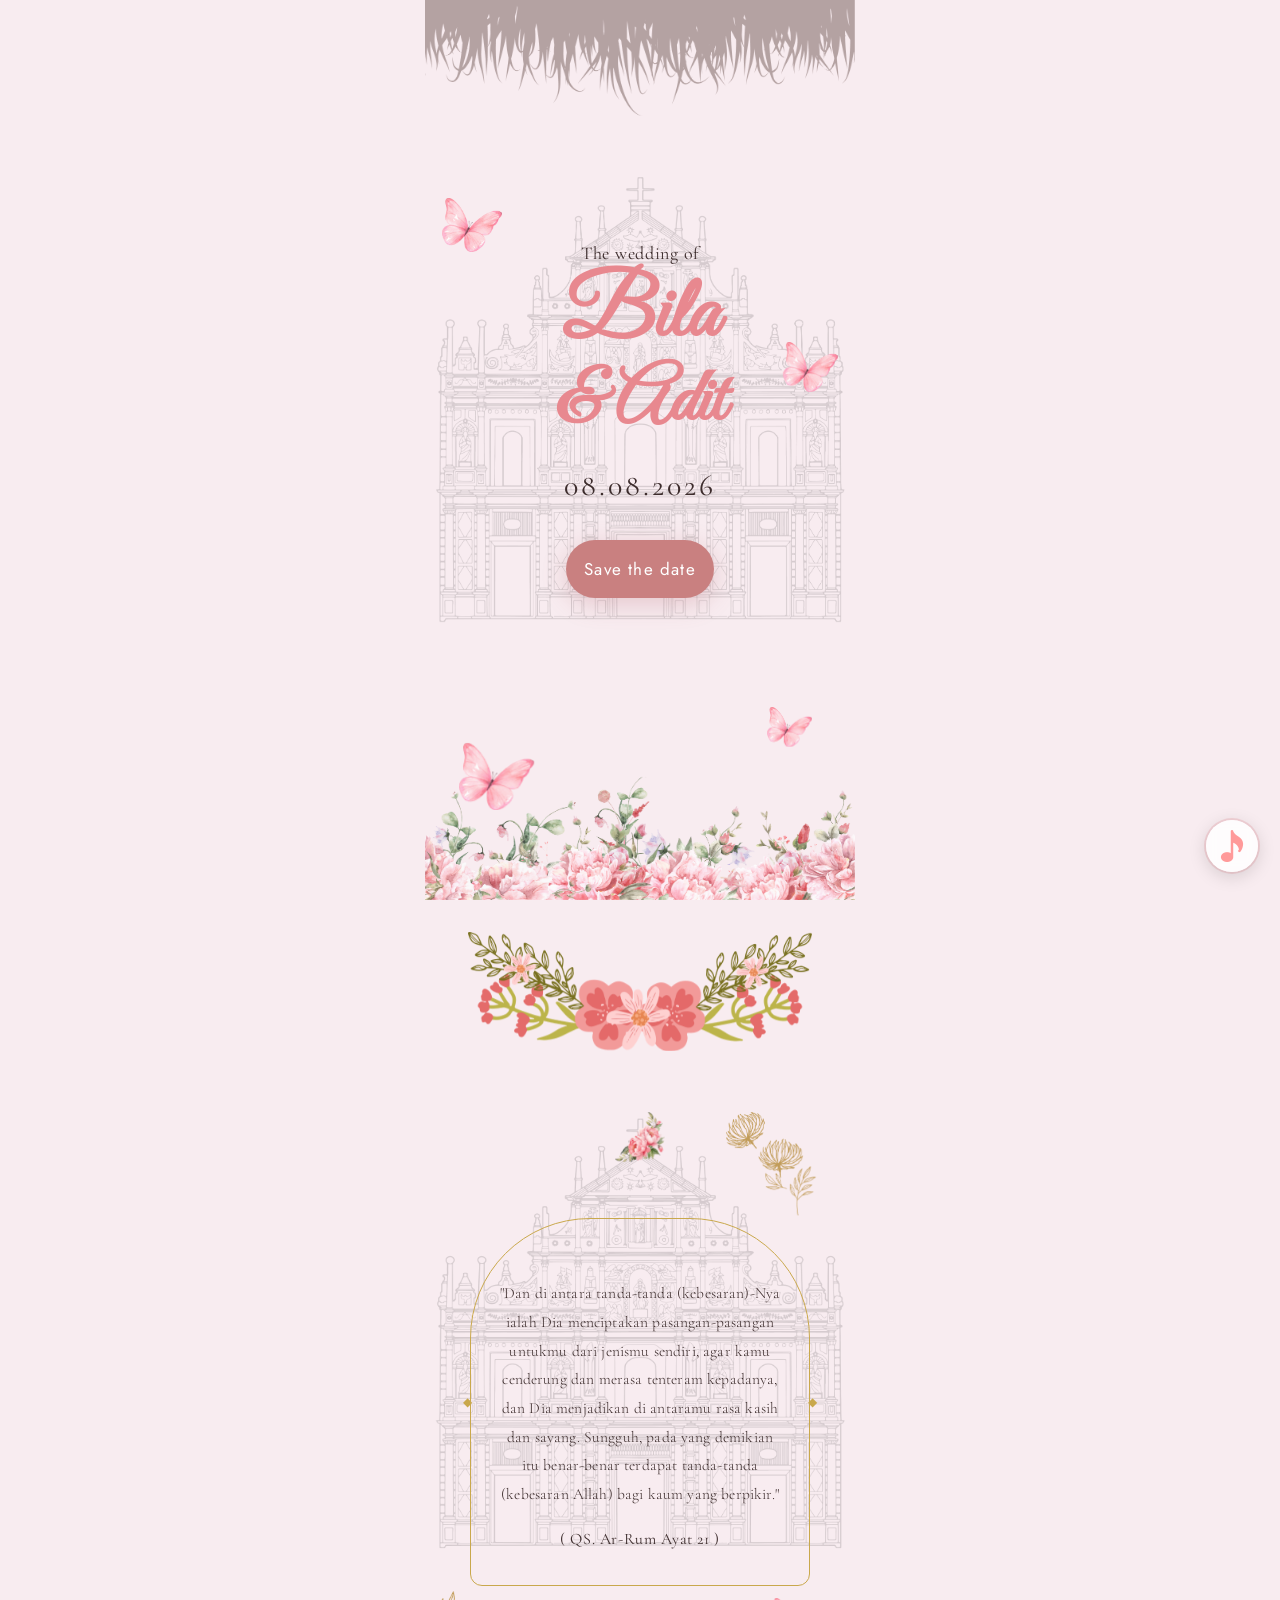
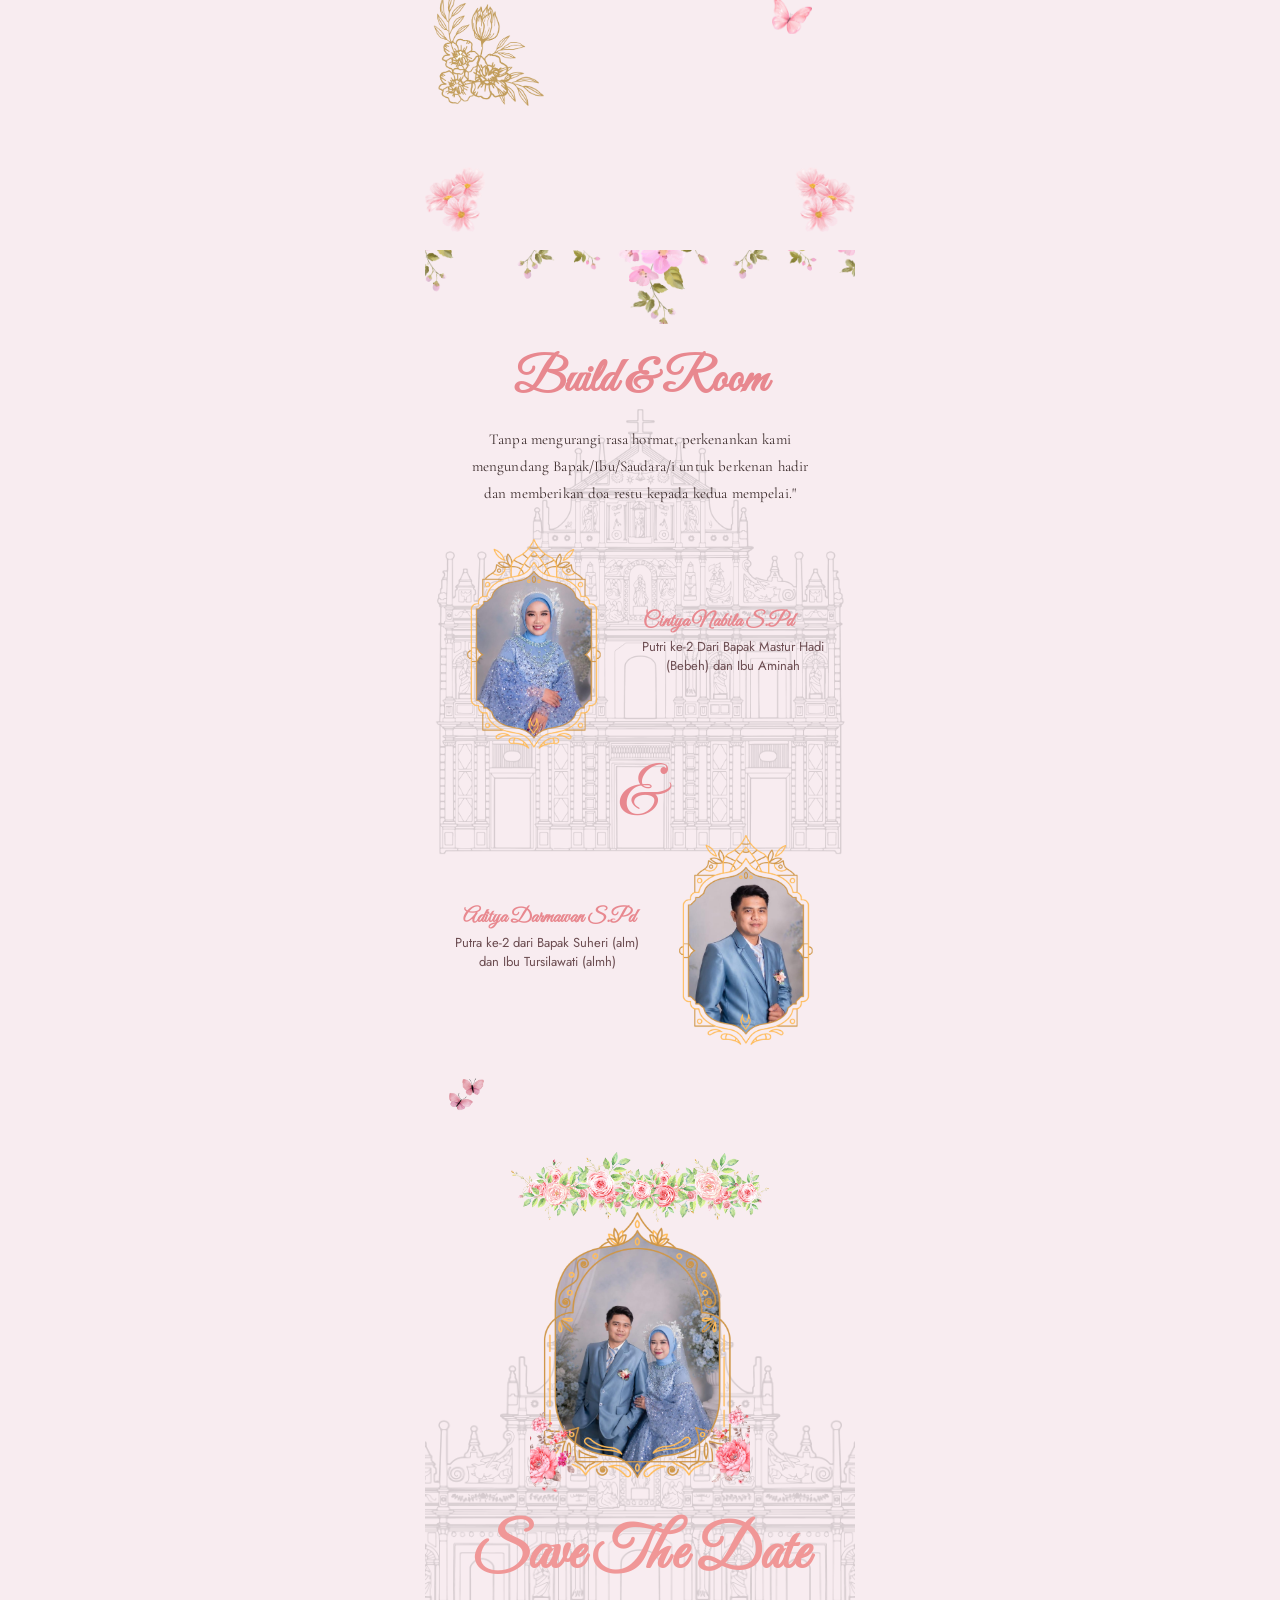
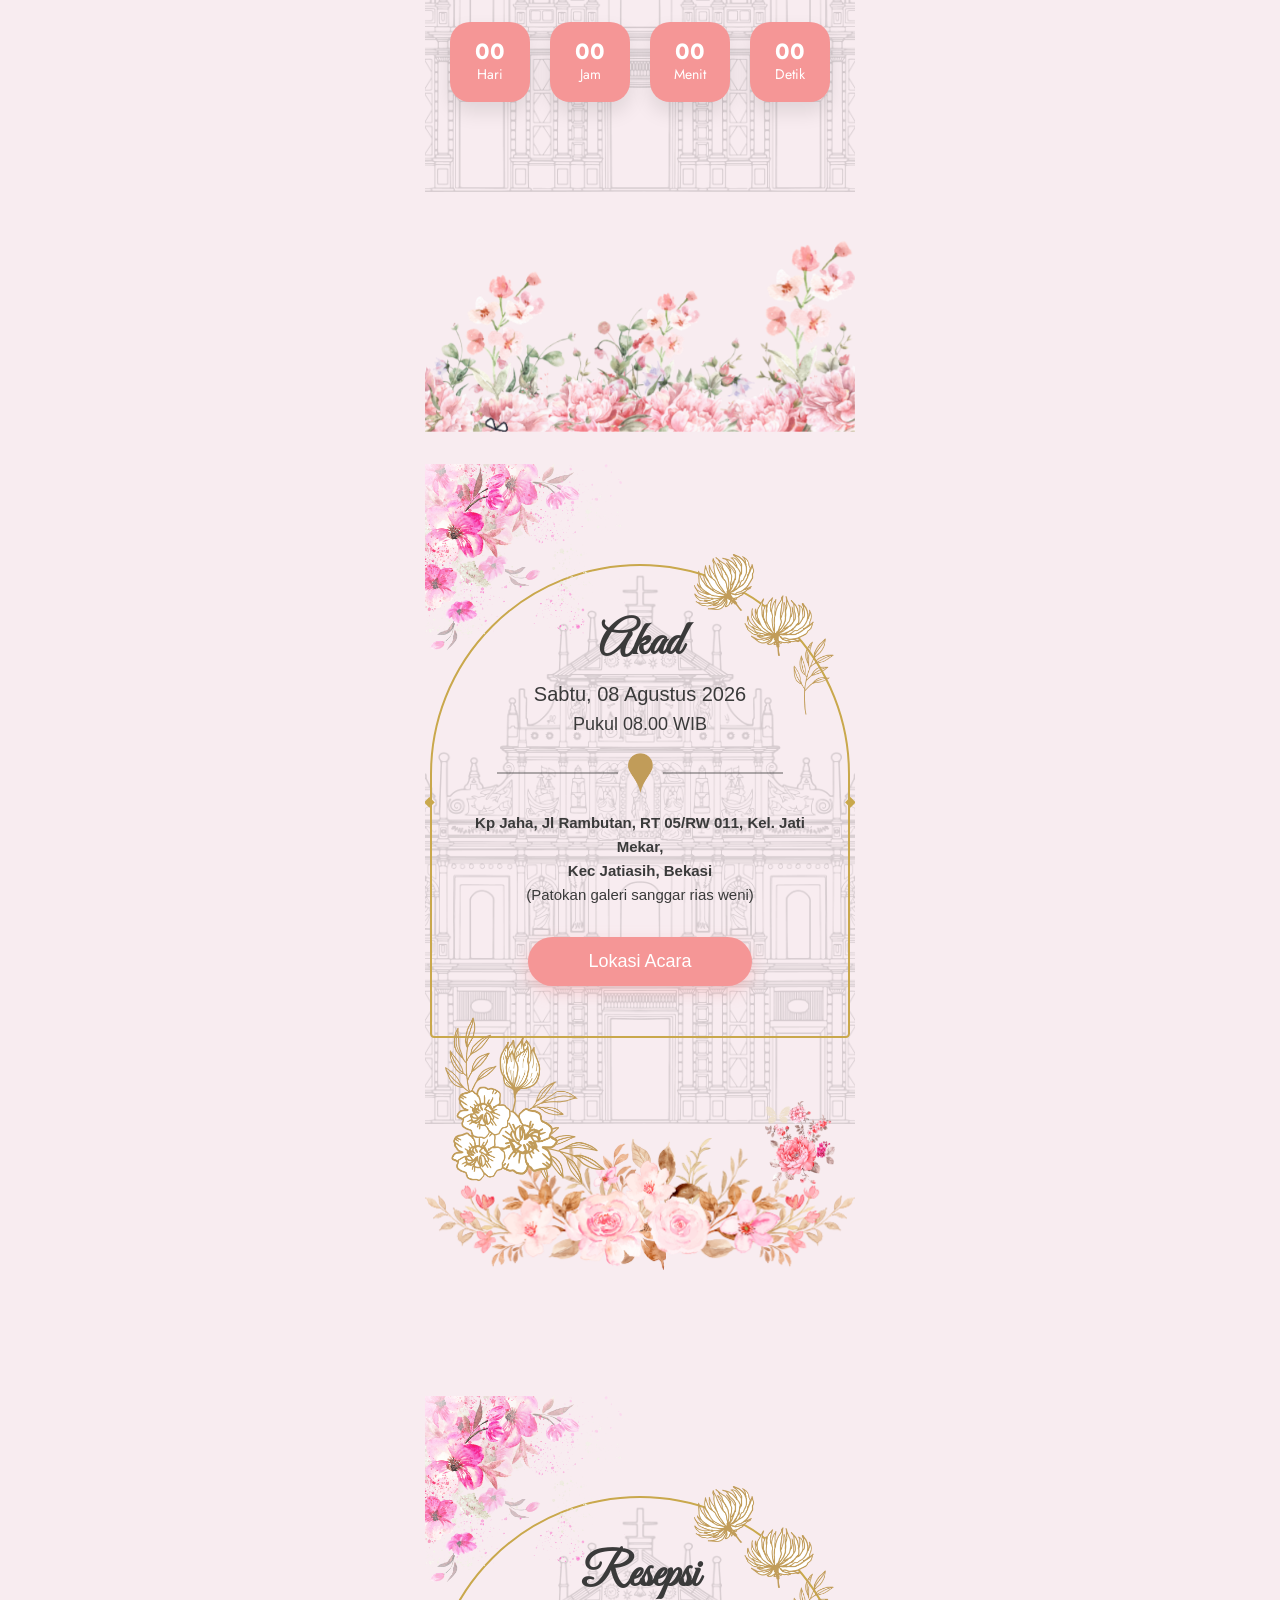
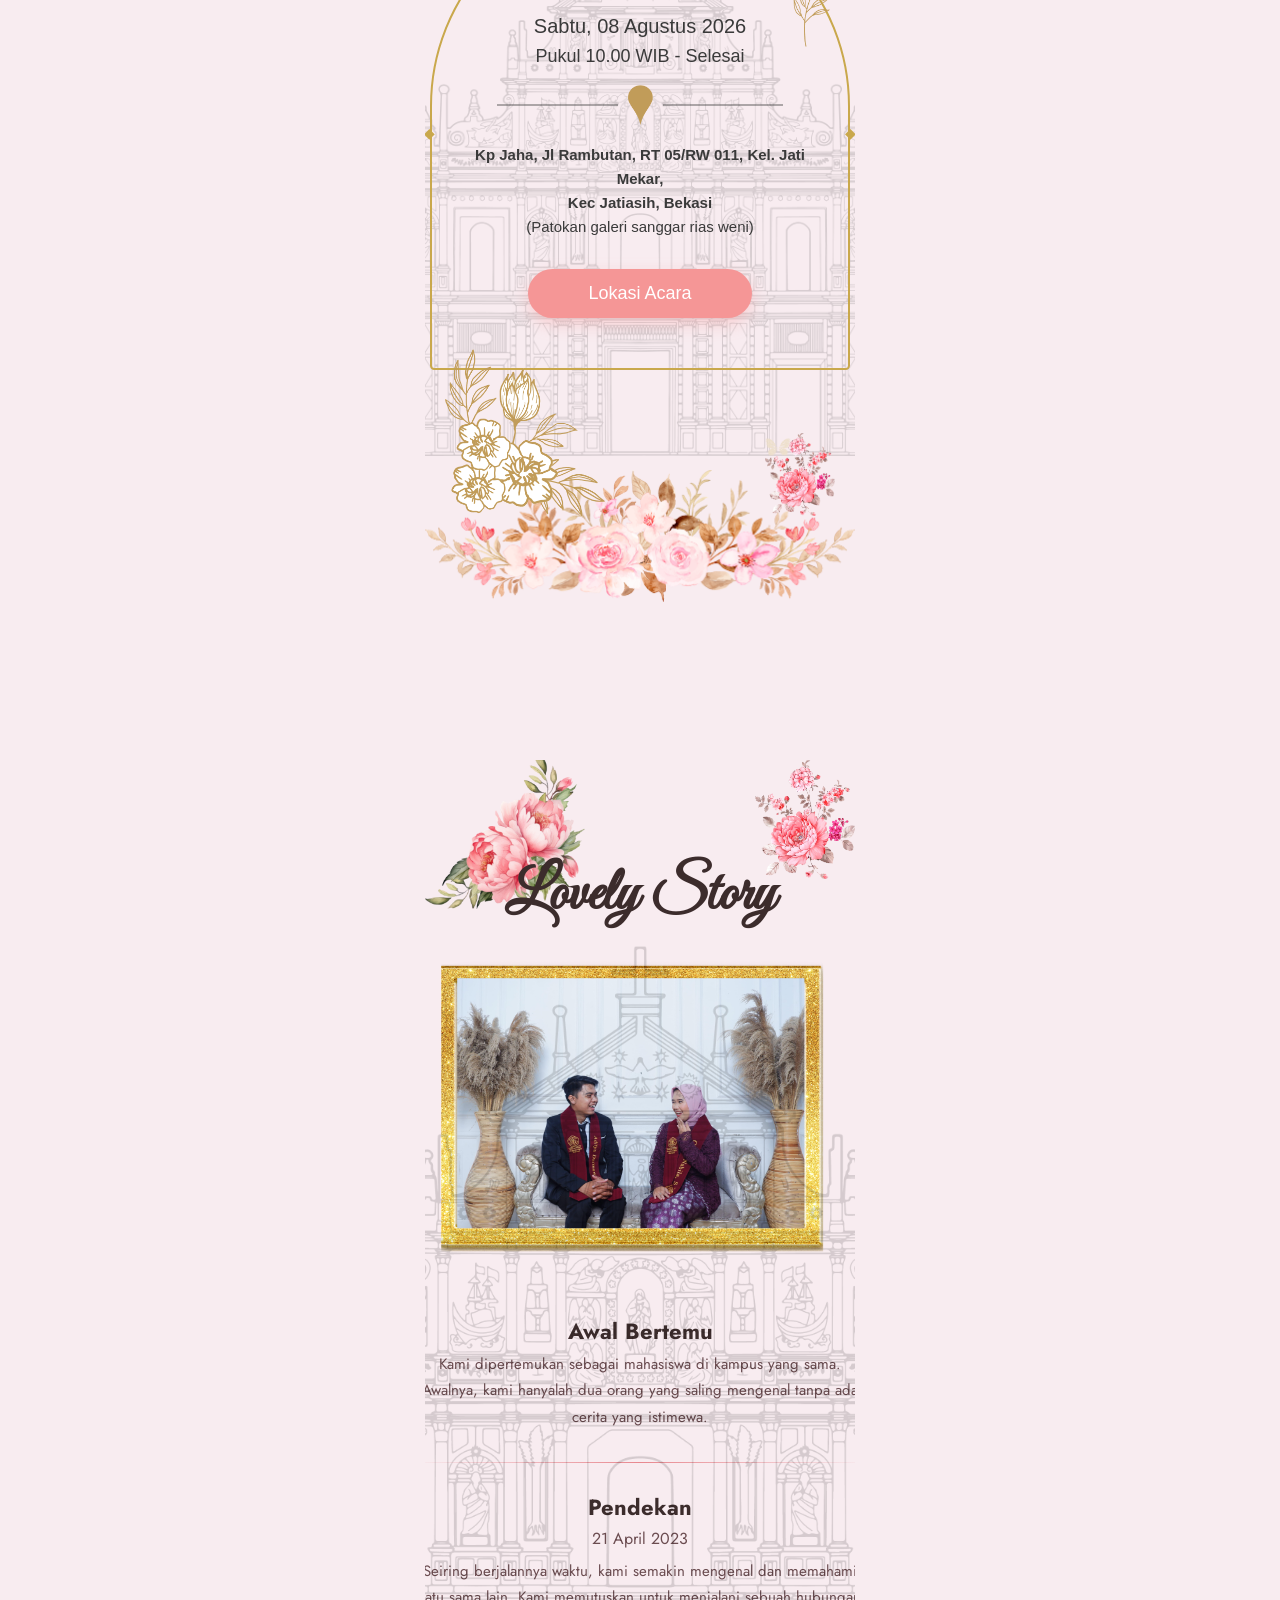
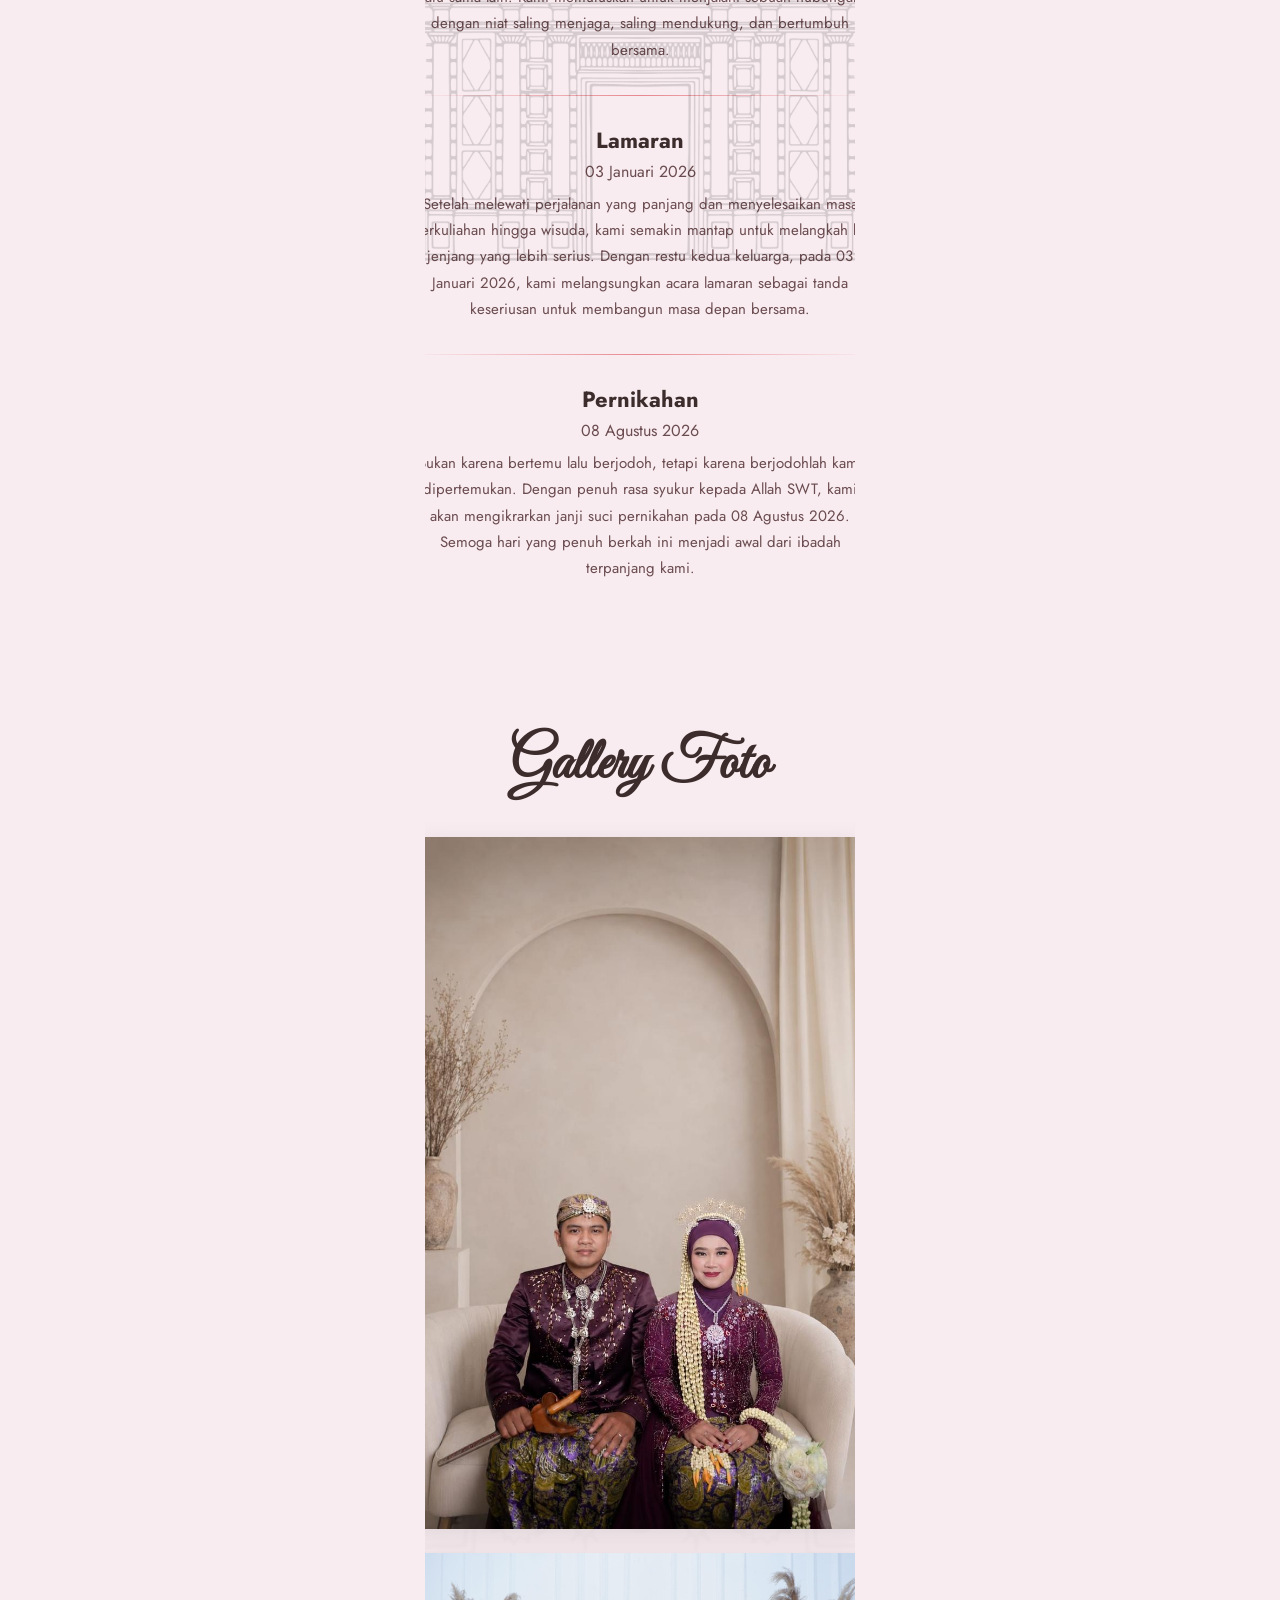
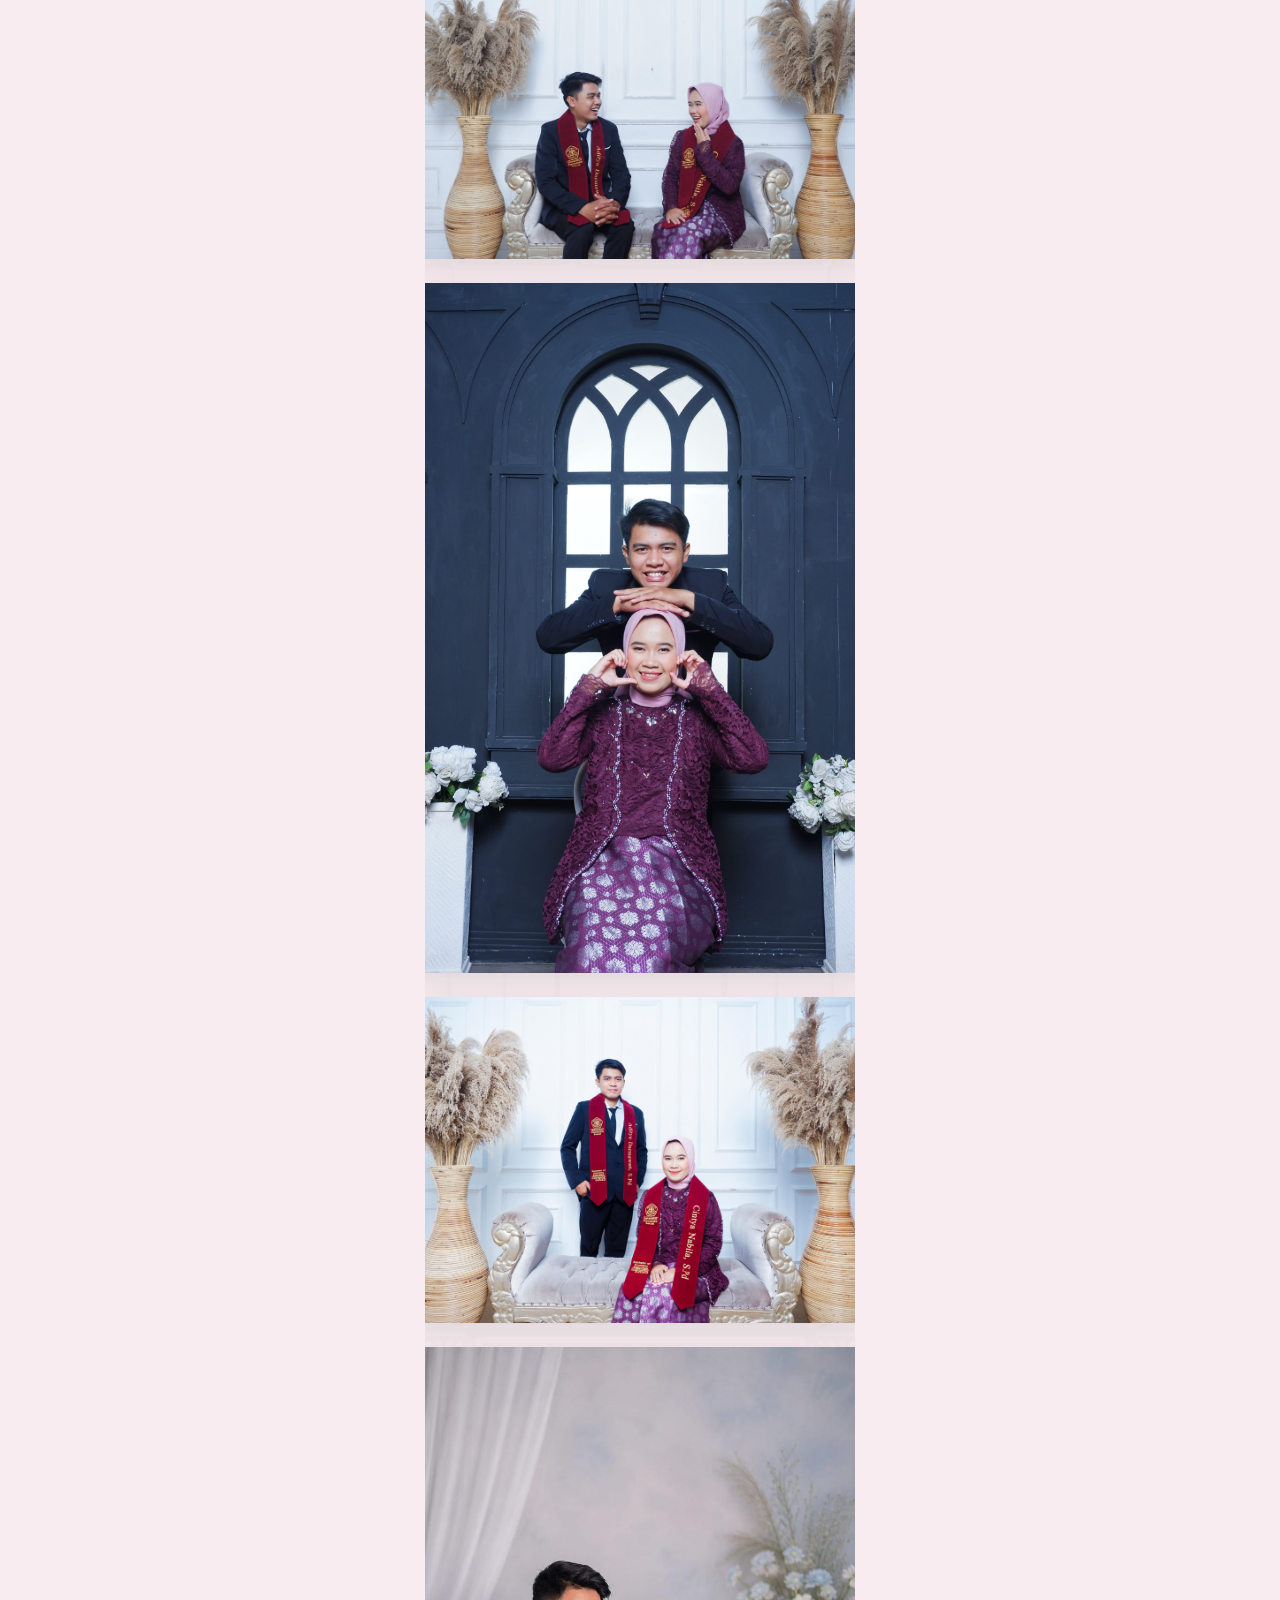
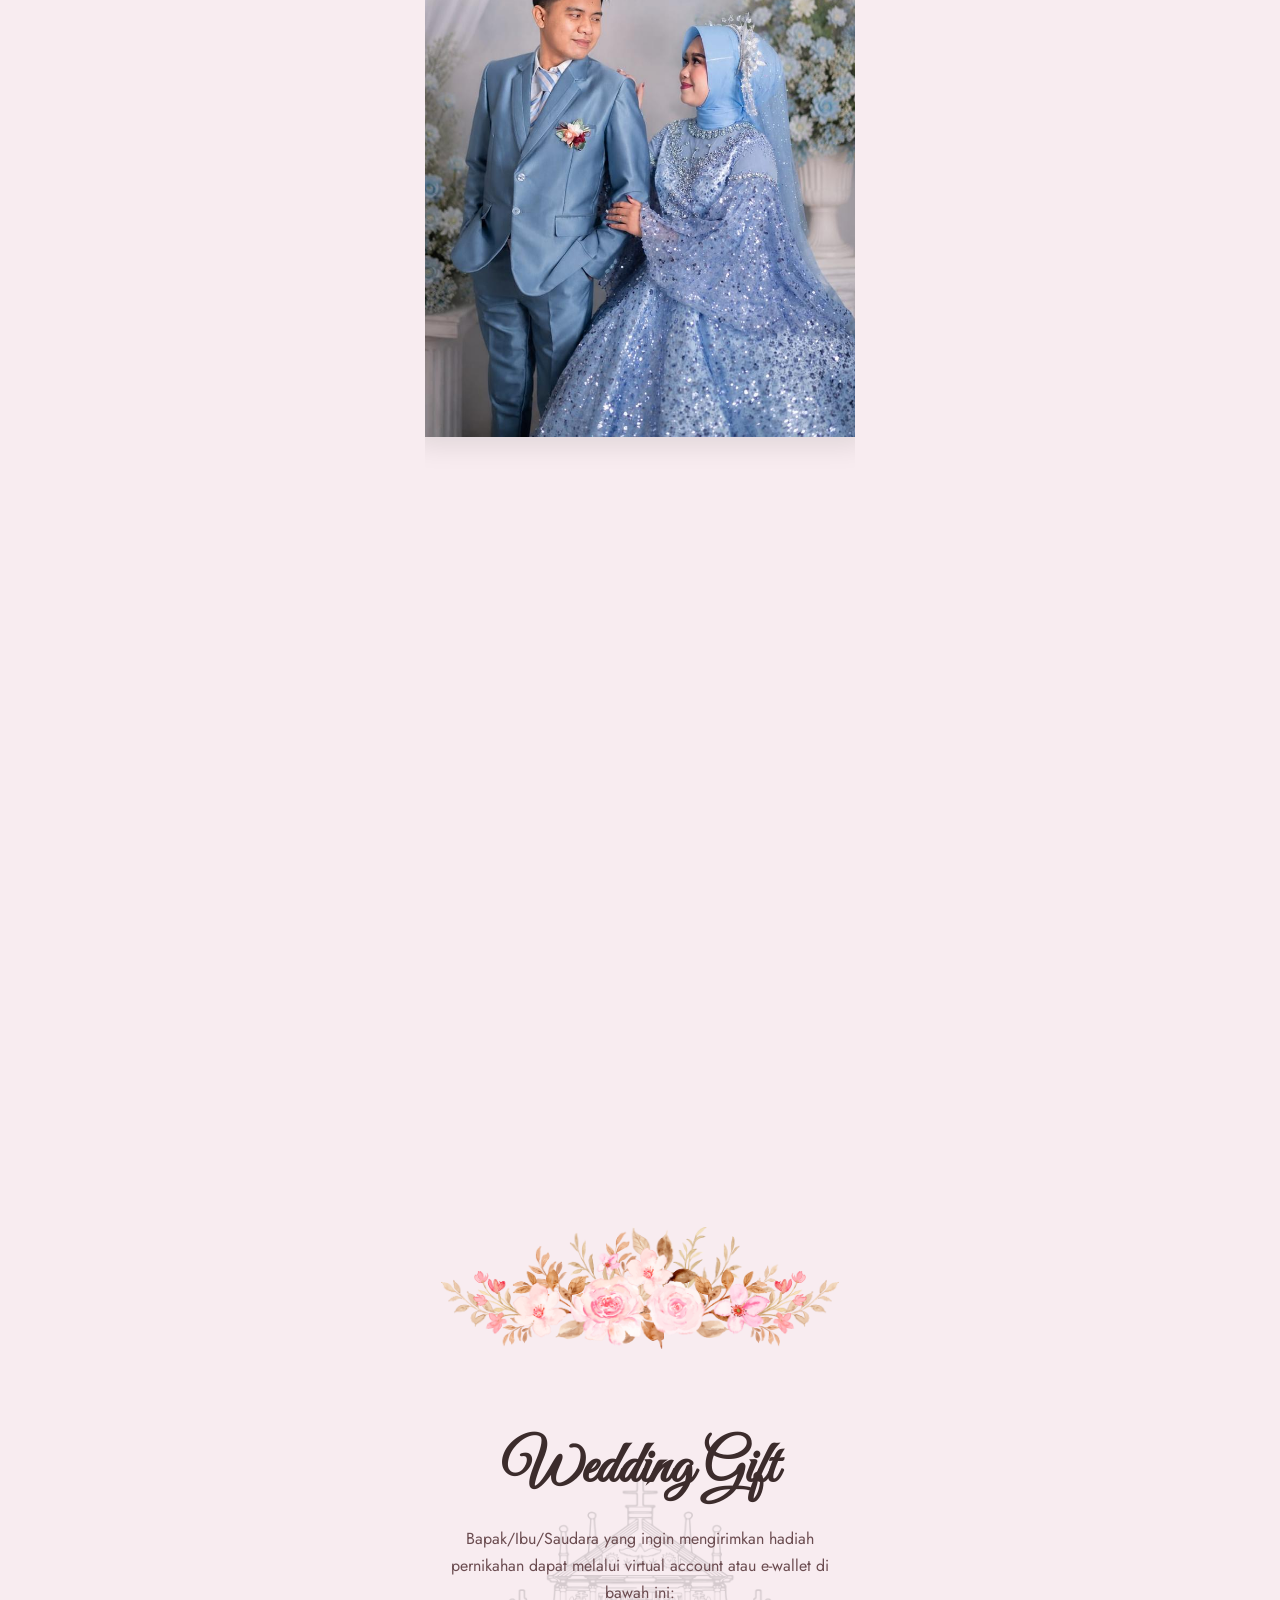
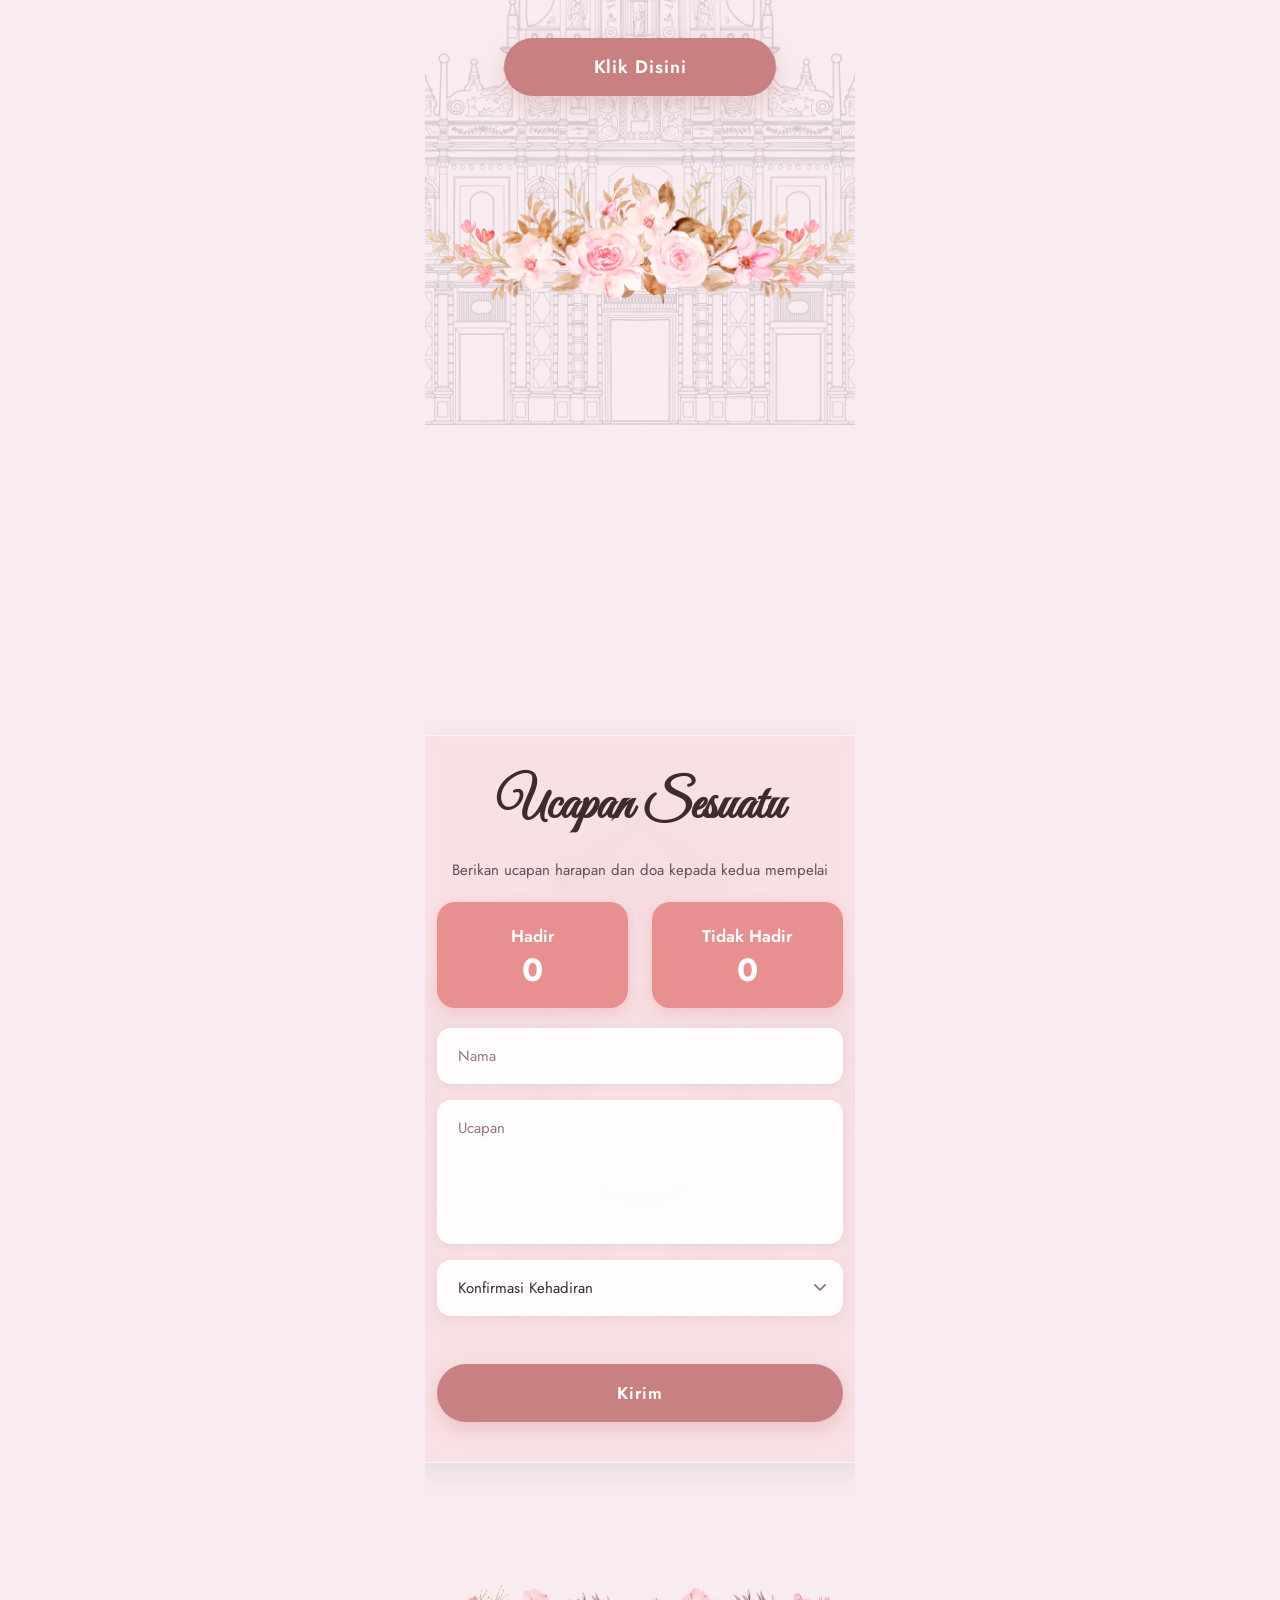
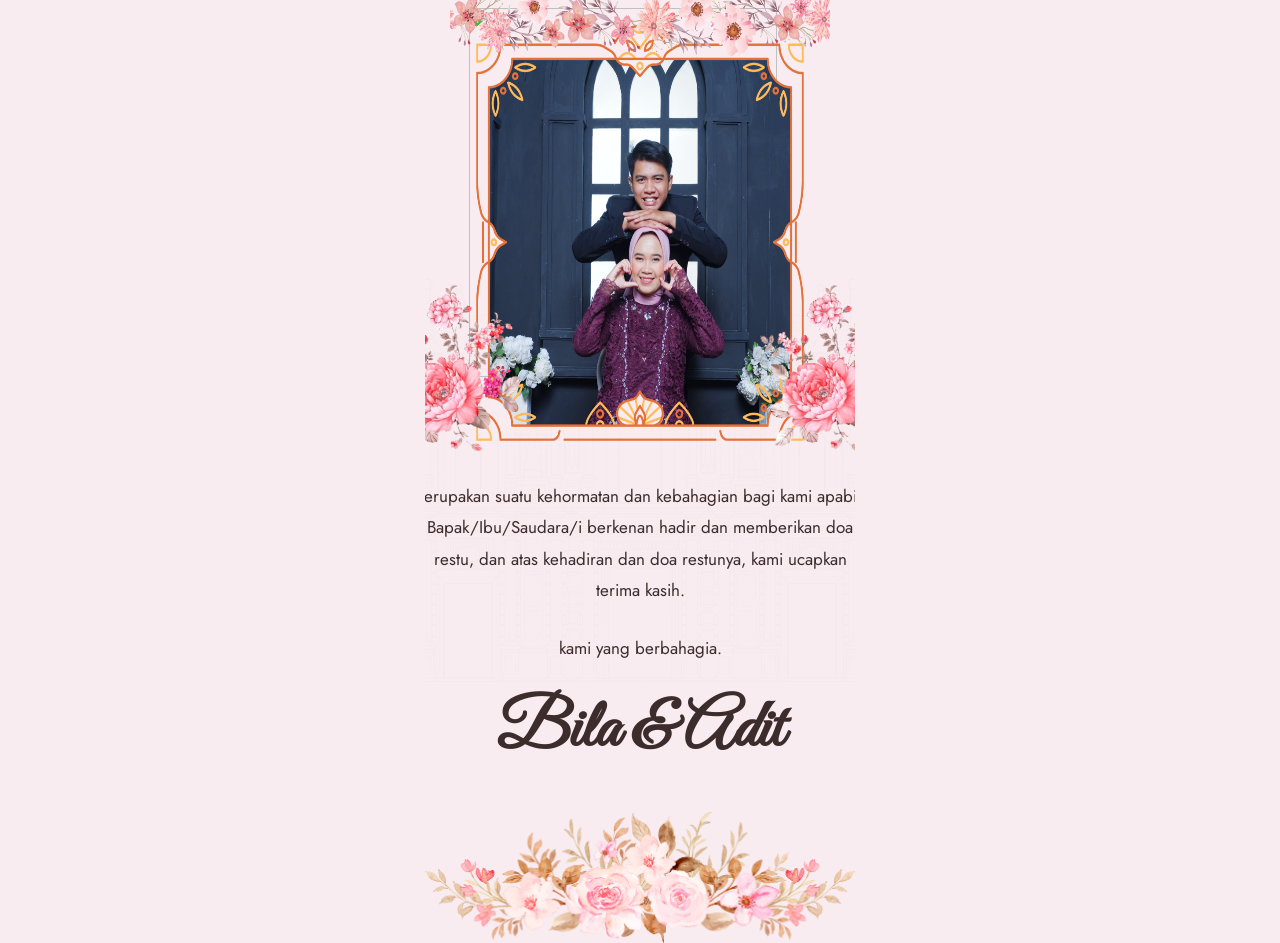
==== page.html @ 389397f9 "first commit" ====
<!doctype html>
<html lang="id">
  <head>
    <meta charset="UTF-8" />
    <meta name="viewport" content="width=device-width, initial-scale=1.0" />
    <title>The Wedding of Adit & Chintya</title>
    <link rel="preconnect" href="https://fonts.googleapis.com" />
    <link rel="preconnect" href="https://fonts.gstatic.com" crossorigin />
    <link href="https://fonts.googleapis.com/css2?family=Great+Vibes&family=Cormorant+Garamond:ital,wght@0,300;0,400;1,300&family=Jost:wght@300;400&display=swap" rel="stylesheet" />
    <link rel="stylesheet" href="./css/style.css" />
  </head>
  <body>
    <!-- ======================================================
       HALAMAN UNDANGAN UTAMA
       Semua section ada di sini — user scroll ke bawah
       ====================================================== -->
    <main class="invitation">
      <!-- ============================================
         SECTION 1 — SAVE THE DATE (desain 2.png)
         ============================================ -->
      <section class="section section--savedate">
        <!-- Dekorasi atas: assets/dekor-atas.png -->
        <img class="deco-top" src="./assets/img/vector-atas.png" alt="" />

        <!-- Background gedung: assets/gedung-bg.png -->
        <img class="savedate__arch-bg" src="./assets/img/gedung.png" alt="" />

        <!-- Kupu-kupu: assets/kupu1.png s/d kupu4.png -->
        <img class="butterfly butterfly--1" src="./assets/img/kupu-kupu-bottom.png" alt="" />
        <img class="butterfly butterfly--2" src="./assets/img/kupu-kupu-bottom.png" alt="" />
        <img class="butterfly butterfly--3" src="./assets/img/kupu-kupu-bottom.png" alt="" />
        <img class="butterfly butterfly--4" src="./assets/img/kupu-kupu-bottom.png" alt="" />

        <!-- Teks -->
        <div class="savedate__content">
          <p class="sd-label scroll-fade">The wedding of</p>
          <h2 class="sd-groom scroll-fade">Bila</h2>
          <h2 class="sd-bride scroll-fade">&amp; Adit</h2>
          <p class="sd-date scroll-fade">08.08.2026</p>
          <button class="btn-save scroll-fade" onclick="scrollToNext(this)">Save the date</button>
        </div>

        <!-- Dekorasi bawah: assets/dekor-bawah.png -->
        <img class="deco-bottom" src="./assets/img/vector-bottom.png" alt="" />
      </section>

      <!-- ============================================
     SECTION 2 — AYAT QS. AR-RUM 21
     ============================================ -->
      <section class="section section--s2">
        <!-- Dekorasi bunga atas: assets/bunga-s2-atas.png -->
        <img class="s2-deco-top" src="./assets/img/bunga-1-se2.png" alt="" />

        <!-- Background gedung: assets/gedung-bg.png (pakai ulang) -->
        <img class="s2-arch-bg" src="./assets/img/gedung-wedding.png" alt="" />

        <!-- Ornamen bunga gold kanan atas: assets/gold-bunga-kanan.png -->
        <img class="s2-gold-tr" src="./assets/img/bunga-gold.png" alt="" />

        <!-- Ornamen bunga gold kiri bawah: assets/gold-bunga-kiri.png -->
        <img class="s2-gold-bl" src="./assets/img/bunga-gold-bawah.png" alt="" />

        <!-- Bunga pink kecil di dalam frame atas: assets/bunga-pink-s2.png -->
        <img class="s2-flower-top" src="./assets/img/bunga-2-se2.png" alt="" />

        <!-- Kupu kecil kanan bawah: assets/kupu1.png (pakai ulang) -->
        <img class="s2-butterfly" src="./assets/img/kupu-kupu-bottom.png" alt="" />

        <!-- Bunga pojok kiri bawah: assets/bunga-bl.png (pakai ulang) -->
        <img class="s2-corner-bl" src="./assets/img/bunga-1-sec3.png" alt="" />

        <!-- Bunga pojok kanan bawah: assets/bunga-br.png (pakai ulang) -->
        <img class="s2-corner-br" src="./assets/img/bunga-1-sec3.png" alt="" />

        <!-- Frame melengkung gold + konten ayat -->
        <div class="s2-frame scroll-fade">
          <blockquote class="s2-quote">
            "Dan di antara tanda-tanda (kebesaran)-Nya ialah Dia menciptakan pasangan-pasangan untukmu dari jenismu sendiri, agar kamu cenderung dan merasa tenteram kepadanya, dan Dia menjadikan di antaramu rasa kasih dan sayang. Sungguh,
            pada yang demikian itu benar-benar terdapat tanda-tanda (kebesaran Allah) bagi kaum yang berpikir."
          </blockquote>
          <p class="s2-source">( QS. Ar-Rum Ayat 21 )</p>
        </div>
      </section>

      <!-- ============================================
     SECTION 3 — PROFIL MEMPELAI (4.png)
     ============================================ -->
      <section class="section section--s3">
        <!-- Dekorasi bunga atas: assets/bunga-s2-atas.png (pakai ulang) -->
        <img class="s3-deco-top" src="./assets/img/bunga-atas-sec4.png" alt="" />

        <!-- Background gedung: assets/gedung-bg.png (pakai ulang) -->
        <img class="s3-arch-bg" src="./assets/img/gedung.png" alt="" />

        <!-- Kupu-kupu kiri bawah -->
        <img class="s3-butterfly--1" src="./assets/img/kupu-kupu-2.png" alt="" />

        <!-- Konten -->
        <div class="s3-content">
          <!-- Judul "Build & Room" (script) -->
          <h2 class="s3-title scroll-fade">Build &amp; Room</h2>

          <!-- Teks undangan -->
          <p class="s3-desc scroll-fade">Tanpa mengurangi rasa hormat, perkenankan kami mengundang Bapak/Ibu/Saudara/i untuk berkenan hadir dan memberikan doa restu kepada kedua mempelai."</p>

          <!-- Mempelai Pria -->
          <div class="s3-couple-row s3-couple-row--groom scroll-fade">
            <!-- Frame border dari asset Anda: assets/frame-pria.png -->
            <div class="s3-photo-box s3-photo-box--left">
              <img class="s3-frame" src="./assets/img/foto-sec3-cewe.png" alt="" />
            </div>
            <div class="se-pembungkus">
              <h3 class="s3-name s3-name--right scroll-fade">Cintya Nabila S.Pd</h3>
              <p class="">Putri ke-2 Dari Bapak Mastur Hadi (Bebeh) dan Ibu Aminah</p>
            </div>
          </div>

          <!-- Simbol & -->
          <p class="s3-ampersand scroll-fade">&amp;</p>

          <!-- Mempelai Wanita -->
          <div class="s3-couple-row s3-couple-row--bride scroll-fade">
            <div class="se-pembungkus">
              <h3 class="s3-name s3-name--left scroll-fade">Aditya Darmawan S.Pd</h3>
              <p class="">Putra ke-2 dari Bapak Suheri (alm) dan Ibu Tursilawati (almh)</p>
            </div>

            <!-- Frame border dari asset Anda: assets/frame-wanita.png -->
            <div class="s3-photo-box s3-photo-box--right">
              <img class="s3-frame" src="./assets/img/foto-sec3-cowo.png" alt="" />
            </div>
          </div>
        </div>
      </section>

      <!-- ============================================
     SECTION 4 — Save the date waktu Mulai acara (4.png)
     ============================================ -->
      <section class="section save-date">
        <img class="church" src="./assets/img/gedung.png" />
        <img class="flower-top" src="./assets/img/bunga-sec-4.png" />

        <div class="frame">
          <img src="./assets/img/foto-sec-4-cople.png" />
        </div>

        <h2>Save The Date</h2>

        <div class="countdown">
          <div class="box">
            <span id="days">00</span>
            <small>Hari</small>
          </div>
          <div class="box">
            <span id="hours">00</span>
            <small>Jam</small>
          </div>
          <div class="box">
            <span id="minutes">00</span>
            <small>Menit</small>
          </div>
          <div class="box">
            <span id="seconds">00</span>
            <small>Detik</small>
          </div>
        </div>

        <!-- spacer mendorong flower-bottom ke bawah -->
        <div class="spacer"></div>

        <img class="flower-bottom" src="assets/img/bunga-sec-4-bottom.png" />
      </section>

      <!-- ============================================
     SECTION 5 — Akad Nikah (Detail Acara)
     ============================================ -->
      <section class="section akad-nikah">
        <!-- Background gedung -->
        <img class="akad-church" src="./assets/img/gedung.png" />

        <!-- Dekorasi pojok -->
        <img class="akad-flower-topleft" src="./assets/img/bunga-se-5-atas-kiri.png" />
        <img class="akad-flower-topright" src="./assets/img/foto-bunga-gold-sec5-kanan.png" />
        <img class="akad-flower-botleft" src="./assets/img/bunga-sec5-gold-kiri.png" />
        <img class="akad-flower-botright" src="./assets/img/bunga-bawah-kanan-pink-sec-5.png" />

        <!-- Card dengan arch/lengkungan emas -->
        <div class="akad-card">
          <!-- Border kiri kanan (diamond ornament) -->
          <div class="akad-card-inner">
            <h2 class="akad-title">Akad</h2>

            <p class="akad-date">Sabtu, 08 Agustus 2026</p>
            <p class="akad-time">Pukul 08.00 WIB</p>

            <div class="akad-divider">
              <span class="akad-line"></span>
              <img class="akad-pin" src="./assets/img/maps.png" />
              <span class="akad-line"></span>
            </div>

            <p class="akad-address">
              Kp Jaha, Jl Rambutan, RT 05/RW 011, Kel. Jati Mekar,<br />
              Kec Jatiasih, Bekasi<br />
              <em>(Patokan galeri sanggar rias weni)</em>
            </p>

            <a class="akad-btn" href="https://maps.google.com/?q=Kp+Jaha+Jl+Rambutan+RT05+RW011+Jati+Mekar+Jatiasih+Bekasi" target="_blank" rel="noopener"> Lokasi Acara </a>
          </div>
        </div>

        <!-- Bunga bawah -->
        <img class="akad-flower-bottom" src="./assets/img/bunga-bawah-pink-sec-5.png" />
      </section>

      <!-- ============================================
     SECTION 6 — Resepsi Nikah (Detail Acara)
     ============================================ -->
      <section class="section akad-nikah">
        <!-- Background gedung -->
        <img class="akad-church" src="./assets/img/gedung.png" />

        <!-- Dekorasi pojok -->
        <img class="akad-flower-topleft" src="./assets/img/bunga-se-5-atas-kiri.png" />
        <img class="akad-flower-topright" src="./assets/img/foto-bunga-gold-sec5-kanan.png" />
        <img class="akad-flower-botleft" src="./assets/img/bunga-sec5-gold-kiri.png" />
        <img class="akad-flower-botright" src="./assets/img/bunga-bawah-kanan-pink-sec-5.png" />

        <!-- Card dengan arch/lengkungan emas -->
        <div class="akad-card">
          <!-- Border kiri kanan (diamond ornament) -->
          <div class="akad-card-inner">
            <h2 class="akad-title">Resepsi</h2>

            <p class="akad-date">Sabtu, 08 Agustus 2026</p>
            <p class="akad-time">Pukul 10.00 WIB - Selesai</p>

            <div class="akad-divider">
              <span class="akad-line"></span>
              <img class="akad-pin" src="./assets/img/maps.png" />
              <span class="akad-line"></span>
            </div>

            <p class="akad-address">
              Kp Jaha, Jl Rambutan, RT 05/RW 011, Kel. Jati Mekar,<br />
              Kec Jatiasih, Bekasi<br />
              <em>(Patokan galeri sanggar rias weni)</em>
            </p>

            <a class="akad-btn" href="https://maps.google.com/?q=Kp+Jaha+Jl+Rambutan+RT05+RW011+Jati+Mekar+Jatiasih+Bekasi" target="_blank" rel="noopener"> Lokasi Acara </a>
          </div>
        </div>

        <!-- Bunga bawah -->
        <img class="akad-flower-bottom" src="./assets/img/bunga-bawah-pink-sec-5.png" />
      </section>

      <!-- ============================================
     SECTION 7 — Lovely Story
     ============================================ -->
      <section class="section lovely-story">
        <img class="story-church" src="./assets/img/gedung.png" />

        <!-- Bunga pojok — pakai class visible trigger dari JS -->
        <img class="story-flower-topleft" src="./assets/img/sec-galeri/bunga-kiri-section-galeri.png" />
        <img class="story-flower-topright" src="./assets/img/sec-galeri/bunga-kanan-section-galeri.png" />

        <!-- Judul — scroll-fade -->
        <h2 class="story-title scroll-fade">Lovely Story</h2>

        <!-- Frame foto — scroll-fade dengan delay -->
        <div class="story-frame-wrap scroll-fade" style="--delay: 0.15s">
          <img class="story-frame" src="./assets/img/foto-galeri-.png" />
        </div>

        <!-- Timeline — tiap item scroll-fade dengan delay bertingkat -->
        <div class="story-timeline">
          <div class="story-item scroll-fade" style="--delay: 0s">
            <h3 class="story-item-title">Awal Bertemu</h3>
            <p class="story-item-desc">Kami dipertemukan sebagai mahasiswa di kampus yang sama. Awalnya, kami hanyalah dua orang yang saling mengenal tanpa ada cerita yang istimewa.</p>
          </div>

          <div class="story-item scroll-fade" style="--delay: 0.1s">
            <h3 class="story-item-title">Pendekan</h3>
            <span class="story-item-date">21 April 2023</span>
            <p class="story-item-desc">Seiring berjalannya waktu, kami semakin mengenal dan memahami satu sama lain. Kami memutuskan untuk menjalani sebuah hubungan dengan niat saling menjaga, saling mendukung, dan bertumbuh bersama.</p>
          </div>

          <div class="story-item scroll-fade" style="--delay: 0.2s">
            <h3 class="story-item-title">Lamaran</h3>
            <span class="story-item-date">03 Januari 2026</span>
            <p class="story-item-desc">
              Setelah melewati perjalanan yang panjang dan menyelesaikan masa perkuliahan hingga wisuda, kami semakin mantap untuk melangkah ke jenjang yang lebih serius. Dengan restu kedua keluarga, pada 03 Januari 2026, kami melangsungkan
              acara lamaran sebagai tanda keseriusan untuk membangun masa depan bersama.
            </p>
          </div>

          <div class="story-item scroll-fade" style="--delay: 0.3s">
            <h3 class="story-item-title">Pernikahan</h3>
            <span class="story-item-date">08 Agustus 2026</span>
            <p class="story-item-desc">
              Bukan karena bertemu lalu berjodoh, tetapi karena berjodohlah kami dipertemukan. Dengan penuh rasa syukur kepada Allah SWT, kami akan mengikrarkan janji suci pernikahan pada 08 Agustus 2026. Semoga hari yang penuh berkah ini
              menjadi awal dari ibadah terpanjang kami.
            </p>
          </div>
        </div>
      </section>

      <!-- ============================================
     SECTION 8 — Gallery Foto
     ============================================ -->
      <section class="section gallery">
        <!-- Background gedung -->
        <img class="gallery-church" src="./assets/img/gedung.png" />

        <!-- Judul -->
        <h2 class="gallery-title scroll-fade">Gallery Foto</h2>

        <!-- Grid foto -->
        <div class="gallery-grid">
          <div class="gallery-item scroll-fade" style="--delay: 0.1s">
            <img src="./assets/img/galeri-foto/foto-12.jpeg" alt="Foto 1" />
          </div>

          <div class="gallery-item scroll-fade" style="--delay: 0.2s">
            <img src="./assets/img/galeri-foto/foto-11.jpeg" alt="Foto 2" />
          </div>

          <div class="gallery-item scroll-fade" style="--delay: 0.3s">
            <img src="./assets/img/galeri-foto/foto-10.jpeg" alt="Foto 3" />
          </div>

          <div class="gallery-item scroll-fade" style="--delay: 0.4s">
            <img src="./assets/img/galeri-foto/foto-9.jpeg" alt="Foto 4" />
          </div>
          <div class="gallery-item scroll-fade" style="--delay: 0.5s">
            <img src="./assets/img/galeri-foto/foto-3.jpeg" alt="Foto 5" />
          </div>
          <div class="gallery-item scroll-fade" style="--delay: 0.6s">
            <img src="./assets/img/galeri-foto/foto-2.jpeg" alt="Foto 6" />
          </div>

          <!-- tambah lebih banyak jika perlu, tinggal copy .gallery-item -->
        </div>

        <!-- Bunga bawah -->
        <img class="gallery-flower-bottom scroll-fade" style="--delay: 0.5s" src="./assets/img/bunga-bawah-pink-sec-5.png" />
      </section>

      <!-- ============================================
     SECTION 9 — Wedding Gift
     ============================================ -->
      <section class="section wedding-gift">
        <!-- Background gedung -->
        <img class="gift-church" src="./assets/img/gedung.png" />

        <!-- Judul -->
        <h2 class="gift-title scroll-fade">Wedding Gift</h2>

        <!-- Deskripsi -->
        <p class="gift-desc scroll-fade" style="--delay: 0.1s">Bapak/Ibu/Saudara yang ingin mengirimkan hadiah pernikahan dapat melalui virtual account atau e-wallet di bawah ini:</p>

        <!-- Tombol toggle show/hide cards -->
        <button class="gift-toggle-btn scroll-fade" style="--delay: 0.2s" id="giftToggleBtn" onclick="toggleGiftCards()">Klik Disini</button>

        <!-- Wrapper cards — tersembunyi default -->
        <div class="gift-cards" id="giftCards">
          <!-- Card 1 — Cintya Nabila -->
          <div class="gift-card scroll-fade" style="--delay: 0.1s">
            <div class="gift-card-top">
              <div class="gift-chip">
                <div class="gift-chip-line"></div>
                <div class="gift-chip-line"></div>
                <div class="gift-chip-line"></div>
              </div>
              <img class="gift-bank-logo" src="./assets/img/wallet/bca-gambar.png" alt="BCA" />
            </div>
            <div class="gift-card-bottom">
              <div class="gift-account-info">
                <span class="gift-number">7510859337</span>
                <span class="gift-name">Cintya Nabila</span>
              </div>
              <button class="gift-copy-btn" data-number="7510859337" onclick="copyAccount(this)" title="Salin nomor rekening">
                <!-- Icon copy SVG inline -->
                <svg xmlns="http://www.w3.org/2000/svg" width="28" height="28" viewBox="0 0 24 24" fill="none" stroke="currentColor" stroke-width="1.8" stroke-linecap="round" stroke-linejoin="round">
                  <rect x="9" y="9" width="13" height="13" rx="2" ry="2" />
                  <path d="M5 15H4a2 2 0 0 1-2-2V4a2 2 0 0 1 2-2h9a2 2 0 0 1 2 2v1" />
                </svg>
              </button>
            </div>
          </div>

          <!-- Card 2 — Aditya Darmawan -->
          <div class="gift-card scroll-fade" style="--delay: 0.2s">
            <div class="gift-card-top">
              <div class="gift-chip">
                <div class="gift-chip-line"></div>
                <div class="gift-chip-line"></div>
                <div class="gift-chip-line"></div>
              </div>
              <img class="gift-bank-logo" src="./assets/img/wallet/bca-gambar.png" alt="BCA" />
            </div>
            <div class="gift-card-bottom">
              <div class="gift-account-info">
                <span class="gift-number">7391171291</span>
                <span class="gift-name">Aditya Darmawan</span>
              </div>
              <button class="gift-copy-btn" data-number="7391171291" onclick="copyAccount(this)" title="Salin nomor rekening">
                <svg xmlns="http://www.w3.org/2000/svg" width="28" height="28" viewBox="0 0 24 24" fill="none" stroke="currentColor" stroke-width="1.8" stroke-linecap="round" stroke-linejoin="round">
                  <rect x="9" y="9" width="13" height="13" rx="2" ry="2" />
                  <path d="M5 15H4a2 2 0 0 1-2-2V4a2 2 0 0 1 2-2h9a2 2 0 0 1 2 2v1" />
                </svg>
              </button>
            </div>
          </div>
        </div>
        <!-- /gift-cards -->

        <!-- Toast notifikasi copy -->
        <div class="gift-toast" id="giftToast">✓ Nomor disalin!</div>

        <!-- Bunga bawah -->
        <img class="gift-flower-bottom scroll-fade" style="--delay: 0.3s" src="./assets/img/bunga-bawah-pink-sec-5.png" />
      </section>

      <!-- ============================================
     SECTION 10 — Ucapan & RSVP
     ============================================ -->
      <section class="section rsvp-section">
        <!-- Background gedung -->
        <img class="rsvp-church" src="./assets/img/gedung.png" />

        <!-- Card utama -->
        <div class="rsvp-card scroll-fade">
          <!-- Judul -->
          <h2 class="rsvp-title">Ucapan Sesuatu</h2>
          <p class="rsvp-desc">Berikan ucapan harapan dan doa kepada kedua mempelai</p>

          <!-- Counter Hadir / Tidak Hadir -->
          <div class="rsvp-counters">
            <div class="rsvp-counter-box">
              <span class="rsvp-counter-label">Hadir</span>
              <span class="rsvp-counter-num" id="countHadir">0</span>
            </div>
            <div class="rsvp-counter-box">
              <span class="rsvp-counter-label">Tidak Hadir</span>
              <span class="rsvp-counter-num" id="countTidak">0</span>
            </div>
          </div>

          <!-- Form -->
          <div class="rsvp-form">
            <input class="rsvp-input" type="text" id="rsvpNama" placeholder="Nama" maxlength="60" />

            <textarea class="rsvp-input rsvp-textarea" id="rsvpUcapan" placeholder="Ucapan" rows="5" maxlength="300"></textarea>

            <select class="rsvp-input rsvp-select" id="rsvpKehadiran">
              <option value="" disabled selected>Konfirmasi Kehadiran</option>
              <option value="hadir">Hadir</option>
              <option value="tidak">Tidak Hadir</option>
            </select>

            <!-- Pesan error -->
            <p class="rsvp-error" id="rsvpError"></p>

            <button class="rsvp-btn" id="rsvpSubmitBtn" onclick="submitRSVP()">Kirim</button>
          </div>

          <!-- Daftar ucapan — scrollable -->
          <div class="rsvp-list-wrap" id="rsvpListWrap">
            <div class="rsvp-list" id="rsvpList">
              <!-- diisi JS -->
            </div>
          </div>
        </div>
        <!-- /rsvp-card -->
      </section>

      <!-- ============================================
     SECTION 11 — Penutup (Adit & Chintya)
     ============================================ -->
      <section class="section closing">
        <!-- Background gedung -->
        <img class="closing-church" src="./assets/img/gedung.png" />

        <!-- Bunga atas full-width -->

        <!-- Area foto + bingkai -->
        <div class="closing-frame-area scroll-fade">
          <!-- Bunga kiri & kanan mengapit frame -->
          <img class="closing-flower-left" src="./assets/img/sec-galeri/bunga-kanan-section-galeri.png" />
          <img class="closing-flower-right" src="./assets/img/sec-galeri/bunga-kanan-section-galeri.png" />

          <!-- Bingkai ornamen (dari asset) -->
          <div class="closing-frame-wrap">
            <img class="closing-frame-border" src="./assets/img/last/foto-end.png" />
            <img class="closing-photo" src="./assets/img/foto-sec10.png" />
          </div>
        </div>

        <!-- Teks penutup -->
        <div class="closing-text scroll-fade" style="--delay: 0.15s">
          <p class="closing-body">merupakan suatu kehormatan dan kebahagian bagi kami apabila Bapak/Ibu/Saudara/i berkenan hadir dan memberikan doa restu, dan atas kehadiran dan doa restunya, kami ucapkan terima kasih.</p>

          <p class="closing-happy">kami yang berbahagia.</p>
        </div>

        <!-- Nama pasangan -->
        <h2 class="closing-names scroll-fade" style="--delay: 0.3s">Bila &amp; Adit</h2>

        <!-- Bunga bawah full-width -->
        <img class="closing-flower-bottom scroll-fade" style="--delay: 0.4s" src="./assets/img/bunga-bawah-pink-sec-5.png" />
      </section>
    </main>

    <!-- Audio player (tersembunyi) -->
    <audio id="bgMusic" loop preload="auto">
      <source src="./assets/music/audio/brian-mc-marryDaughter.mp3" type="audio/mpeg" />
    </audio>

    <!-- Tombol musik — muncul setelah buka undangan -->
    <button class="music-btn" id="musicBtn" onclick="toggleMusic()" title="Musik">
      <img class="music-icon" id="musicIcon" src="./assets/music/img/musical-note.png" alt="musik" />
    </button>

    <script src="./js/script.js"></script>
  </body>
</html>
---- css/style.css ----
/* =============================================
   Wedding Invitation — Adit & Chintya
   SATU FILE CSS untuk semua halaman:
   index.html (cover) + page2.html (undangan)
   ============================================= */

/* =============================================
   VARIABEL & RESET
   ============================================= */
:root {
  --bg: #f8ecf0; /* background utama */
  --text-dark: #3c2c2c;
  --text-medium: #6b4c50;
  --text-soft: #9a7880;
  --name-color: #e8888f; /* warna nama script */
  --btn-bg: #c98080; /* warna tombol */
  --btn-text: #ffffff;

  --font-script: 'Great Vibes', cursive;
  --font-serif: 'Cormorant Garamond', Georgia, serif;
  --font-sans: 'Jost', sans-serif;
}

*,
*::before,
*::after {
  margin: 0;
  padding: 0;
  box-sizing: border-box;
}

html {
  scroll-behavior: smooth;
}

body {
  background: var(--bg);
  font-family: var(--font-sans);
  display: flex;
  flex-direction: column;
  align-items: center;
}

/* =============================================
   SHARED UTILITIES
   ============================================= */

/* Garis pembatas tipis */
.divider {
  width: 120px;
  height: 1px;
  background: linear-gradient(90deg, transparent, var(--name-color) 50%, transparent);
  margin-bottom: 18px;
}

/* Tombol generik — rounded pill */
.btn-open,
.btn-save {
  border: none;
  border-radius: 50px;
  cursor: pointer;
  font-family: var(--font-sans);
  font-weight: 400;
  letter-spacing: 0.07em;
  background: var(--btn-bg);
  color: var(--btn-text);
  transition:
    filter 0.3s ease,
    transform 0.2s ease;
}
.btn-open:hover,
.btn-save:hover {
  filter: brightness(1.08);
  transform: translateY(-2px);
}
.btn-open:active,
.btn-save:active {
  transform: translateY(0);
}

/* =============================================
   ANIMASI SHARED
   ============================================= */

/* Fade-up untuk elemen cover (CSS animation langsung) */
.fade-item {
  opacity: 0;
  transform: translateY(18px);
  animation: fadeUp 0.9s ease forwards;
  animation-delay: var(--delay, 0s);
}

/* Fade-up untuk elemen scroll (dipicu JS IntersectionObserver) */
.scroll-fade {
  opacity: 0;
  transform: translateY(24px);
  transition:
    opacity 0.75s ease,
    transform 0.75s ease;
}
.scroll-fade.visible {
  opacity: 1;
  transform: translateY(0);
}

@keyframes fadeUp {
  to {
    opacity: 1;
    transform: translateY(0);
  }
}

@keyframes fadeIn {
  to {
    opacity: 1;
  }
}

@keyframes fadeDown {
  to {
    opacity: 1;
    transform: translateY(0);
  }
}

@keyframes fadeInBg {
  to {
    opacity: 1;
  }
}

@keyframes floatButterfly {
  0%,
  100% {
    transform: translateY(0) rotate(-3deg);
  }
  50% {
    transform: translateY(-12px) rotate(3deg);
  }
}

/* =============================================
   INDEX.HTML — COVER PAGE
   ============================================= */
.cover {
  position: relative;
  width: 100%;
  max-width: 430px;
  min-height: 100vh;
  background: var(--bg);
  overflow: hidden;
  display: flex;
  align-items: center;
  justify-content: center;
}

/* Background gedung cover */
.cover__arch-bg {
  position: absolute;
  top: 50%;
  left: 50%;
  transform: translate(-50%, -50%);
  width: 90%;
  pointer-events: none;
  z-index: 0;
  opacity: 0;
  animation: fadeInBg 1.8s ease 0.2s forwards;
}

/* Bunga pojok — file: assets/bunga-tl/tr/bl/br.png */
.floral {
  position: absolute;
  width: 185px;
  pointer-events: none;
  z-index: 2;
  opacity: 0;
  animation: fadeIn 1.2s ease forwards;
}
.floral--tl {
  top: 0;
  left: 0;
  animation-delay: 0s;
}
.floral--tr {
  top: 0;
  right: 0;
  animation-delay: 0.15s;
}
.floral--bl {
  bottom: 0;
  left: 0;
  animation-delay: 0.3s;
  width: 80px;
}
.floral--br {
  bottom: 0;
  right: 0;
  animation-delay: 0.45s;
}

/* Konten cover */
.cover__content {
  position: relative;
  z-index: 3;
  display: flex;
  flex-direction: column;
  align-items: center;
  text-align: center;
  width: 100%;
  padding: 80px 32px 60px;
}

/* Foto pasangan */
.photo-wrap {
  width: 260px;
  height: 310px;
  border-radius: 130px 130px 0 0;
  overflow: hidden;
  margin-bottom: 24px;
  outline-offset: 4px;
}
.photo {
  width: 100%;
  height: 100%;
  object-fit: cover;
  object-position: center top;
  display: block;
}

/* Teks cover */
.cover__label {
  font-family: var(--font-serif);
  font-style: italic;
  font-weight: 300;
  font-size: 17px;
  color: var(--text-medium);
  letter-spacing: 0.06em;
  margin-bottom: 2px;
}
.cover__names {
  font-family: var(--font-script);
  font-size: clamp(52px, 10vw, 60px);
  color: var(--name-color);
  line-height: 1.15;
  margin-bottom: 14px;
  text-shadow: 4px 2px 2px var(--btn-text);
}
.guest-label {
  font-size: 11px;
  font-weight: 300;
  letter-spacing: 0.18em;
  text-transform: uppercase;
  color: var(--text-soft);
  margin-bottom: 4px;
}
.guest-name {
  font-family: var(--font-serif);
  font-size: 20px;
  font-weight: 300;
  color: var(--text-dark);
  letter-spacing: 0.04em;
  min-height: 28px;
  margin-bottom: 32px;
}

/* Tombol cover */
.btn-open {
  font-size: 15px;
  padding: 15px 64px;
  box-shadow: 0 6px 24px rgba(210, 120, 130, 0.35);
}

/* =============================================
   PAGE2.HTML — WRAPPER UNDANGAN SCROLL
   ============================================= */
.invitation {
  width: 100%;
  max-width: 430px;
  display: flex;
  flex-direction: column;
}

/* Setiap section minimal 1 layar penuh */
.section {
  position: relative;
  width: 100%;
  min-height: 100vh;
  background: var(--bg);
  overflow: hidden;
  display: flex;
  align-items: center;
  justify-content: center;
}

/* =============================================
   SECTION 1 — SAVE THE DATE
   ============================================= */
.section--savedate {
  flex-direction: column;
}

/* Background gedung */
.savedate__arch-bg {
  position: absolute;
  top: 50%;
  left: 50%;
  transform: translate(-50%, -50%);
  width: 95%;
  pointer-events: none;
  z-index: 1;
  animation: fadeInBg 1.8s ease 0.3s forwards;
}

/* Dekorasi atas — file: assets/dekor-atas.png */
.deco-top {
  position: absolute;
  top: 0;
  left: 0;
  width: 100%;
  pointer-events: none;
  z-index: 2;
  opacity: 0;
  transform: translateY(-10px);
  animation: fadeDown 1s ease 0s forwards;
}

/* Dekorasi bawah — file: assets/dekor-bawah.png */
.deco-bottom {
  position: absolute;
  bottom: 0;
  left: 0;
  width: 100%;
  pointer-events: none;
  z-index: 2;
  opacity: 0;
  transform: translateY(10px);
  animation: fadeDown 1s ease 0.2s forwards;
}

/* Kupu-kupu — file: assets/kupu1-4.png */
.butterfly {
  position: absolute;
  pointer-events: none;
  z-index: 3;
  opacity: 0;
}
.butterfly--1 {
  top: 22%;
  left: 4%;
  width: 60px;
  animation:
    fadeIn 1s ease 0.8s forwards,
    floatButterfly 4s ease-in-out 1.5s infinite;
}
.butterfly--2 {
  top: 38%;
  right: 4%;
  width: 55px;
  animation:
    fadeIn 1s ease 1s forwards,
    floatButterfly 5s ease-in-out 2s infinite;
}
.butterfly--3 {
  bottom: 10%;
  left: 8%;
  width: 75px;
  animation:
    fadeIn 1s ease 1.2s forwards,
    floatButterfly 4.5s ease-in-out 1.8s infinite;
}
.butterfly--4 {
  bottom: 17%;
  right: 10%;
  width: 45px;
  animation:
    fadeIn 1s ease 1.4s forwards,
    floatButterfly 3.8s ease-in-out 2.2s infinite;
}

/* Konten save the date */
.savedate__content {
  position: relative;
  z-index: 4;
  display: flex;
  flex-direction: column;
  align-items: center;
  text-align: center;
  padding: 0 32px;
  margin-top: -40px; /* angkat sedikit dari tengah agar tidak tertimpa dekor bawah */
}

.sd-label {
  font-family: var(--font-serif);
  font-weight: 400;
  font-size: 18px;
  color: var(--text-dark);
  letter-spacing: 0.04em;
  margin-bottom: 8px;
}
.sd-groom {
  font-family: var(--font-script);
  font-size: clamp(64px, 18vw, 86px);
  color: var(--name-color);
  line-height: 1.05;
}
.sd-bride {
  font-family: var(--font-script);
  font-size: clamp(56px, 16vw, 76px);
  color: var(--name-color);
  line-height: 1.05;
  margin-bottom: 24px;
}
.sd-date {
  font-family: var(--font-serif);
  font-weight: 400;
  font-size: clamp(22px, 6vw, 30px);
  color: var(--text-dark);
  letter-spacing: 0.1em;
  margin-bottom: 36px;
}

/* Tombol save the date */
.btn-save {
  font-size: 17px;
  padding: 17px 0;
  width: 88%;
  max-width: 320px;
  box-shadow: 0 6px 24px rgba(180, 100, 110, 0.28);
}

/* =============================================
   SECTION BERIKUTNYA — placeholder
   Akan diisi setelah desain dikirim
   ============================================= */
.section--next {
  min-height: 100vh;
  background: var(--bg);
}

/* =============================================
   RESPONSIVE
   ============================================= */
@media (max-width: 380px) {
  /* Cover */
  .photo-wrap {
    width: 220px;
    height: 264px;
  }
  .cover__names {
    font-size: 48px;
  }
  .floral {
    width: 150px;
  }
  .floral.floral--bl {
    width: 80px;
  }
  .btn-open {
    padding: 13px 48px;
  }

  /* Save the date */
  .sd-groom {
    font-size: 58px;
  }
  .sd-bride {
    font-size: 50px;
  }
  .sd-date {
    font-size: 20px;
  }
  .btn-save {
    font-size: 17px;
    padding: 14px 30px;
    width: 100%;
  }
  .butterfly--1 {
    width: 48px;
  }
  .butterfly--2 {
    width: 44px;
  }
  .butterfly--3 {
    width: 60px;
  }
  .butterfly--4 {
    width: 36px;
  }
}

@media (min-height: 800px) {
  .savedate__content {
    margin-top: -60px;
  }
}

/* =============================================
   SECTION 2 — QS. AR-RUM AYAT 21
   ============================================= */

.section--s2 {
  flex-direction: column;
  justify-content: center;
  align-items: center;
  padding-bottom: 80px;
  margin-top: 2em;
}

/* Background gedung */
.s2-arch-bg {
  position: absolute;
  top: 50%;
  left: 50%;
  transform: translate(-50%, -52%);
  width: 95%;
  pointer-events: none;
  z-index: 0;
}

/* Dekorasi bunga atas — file: assets/bunga-s2-atas.png */
.s2-deco-top {
  position: absolute;
  top: 0%;
  transform: translateX(-50%);
  width: 80%;
  pointer-events: none;
  z-index: 2;
  opacity: 0;
  transform: translateX(-50%) translateY(-10px);
  animation: fadeDown 1s ease 0.1s forwards;
}

/* Ornamen gold kanan atas — file: assets/gold-bunga-kanan.png */
.s2-gold-tr {
  position: absolute;
  top: 20%;
  right: 9%;
  width: 90px;
  pointer-events: none;
  z-index: 2;
  opacity: 0;
  animation: fadeIn 1s ease 0.5s forwards;
}

/* Ornamen gold kiri bawah — file: assets/gold-bunga-kiri.png */
.s2-gold-bl {
  position: absolute;
  bottom: 14%;
  left: 2%;
  width: 110px;
  pointer-events: none;
  z-index: 2;
  opacity: 0;
  animation: fadeIn 1s ease 0.6s forwards;
}

/* Bunga pink kecil di dalam frame atas */
.s2-flower-top {
  position: absolute;
  top: 20%;
  left: 50%;
  transform: translateX(-50%);
  width: 50px;
  pointer-events: none;
  z-index: 5;
  opacity: 0;
  animation: fadeIn 1s ease 0.7s forwards;
}

/* Kupu kecil kanan bawah dalam frame */
.s2-butterfly {
  position: absolute;
  bottom: 22%;
  right: 10%;
  width: 40px;
  pointer-events: none;
  z-index: 5;
  opacity: 0;
  animation:
    fadeIn 1s ease 1s forwards,
    floatButterfly 4s ease-in-out 1.5s infinite;
}

/* Bunga pojok kiri bawah */
.s2-corner-bl {
  position: absolute;
  bottom: 0;
  left: 0;
  width: 60px;
  pointer-events: none;
  z-index: 2;
  opacity: 0;
  animation: fadeIn 1s ease 0.3s forwards;
}

/* Bunga pojok kanan bawah */
.s2-corner-br {
  position: absolute;
  bottom: 0;
  right: 0;
  width: 60px;
  pointer-events: none;
  z-index: 2;
  opacity: 0;
  transform: scaleX(-1);
  animation: fadeIn 1s ease 0.4s forwards;
}

/* Frame lengkung gold */
.s2-frame {
  position: relative;
  z-index: 4;
  width: 84%;
  max-width: 340px;
  margin-top: 120px; /* beri ruang untuk dekor atas */
  padding: 60px 28px 36px;

  /* Border frame melengkung gold */
  border: 1.5px solid #c9a84c;
  border-radius: 120px 120px 12px 12px; /* lengkung di atas */

  /* Diamond kecil gold di kiri & kanan tengah (pakai pseudo) */
  display: flex;
  flex-direction: column;
  align-items: center;
  text-align: center;
  background: transparent;
}

/* Diamond ornamen kiri & kanan frame */
.s2-frame::before,
.s2-frame::after {
  content: '◆';
  position: absolute;
  top: 50%;
  transform: translateY(-50%);
  color: #c9a84c;
  font-size: 12px;
  line-height: 1;
}
.s2-frame::before {
  left: -8px;
}
.s2-frame::after {
  right: -8px;
}

/* Teks ayat */
.s2-quote {
  font-family: var(--font-serif);
  font-style: normal;
  font-weight: 300;
  font-size: clamp(13px, 3.8vw, 15.5px);
  color: var(--text-dark);
  line-height: 1.85;
  letter-spacing: 0.01em;
  margin-bottom: 20px;
}

/* Sumber ayat */
.s2-source {
  font-family: var(--font-serif);
  font-weight: 400;
  font-size: clamp(14px, 4vw, 16px);
  color: var(--text-dark);
  letter-spacing: 0.04em;
}

/* Responsive */
@media (max-width: 380px) {
  .s2-frame {
    width: 88%;
    padding: 52px 20px 30px;
    margin-top: 100px;
  }
  .s2-gold-tr {
    width: 70px;
  }
  .s2-flower-top {
    width: 30px;
  }
  .s2-gold-bl {
    width: 88px;
  }
  .s2-flower-top {
    width: 80px;
  }
}

/* =============================================
   SECTION 3 — PROFIL MEMPELAI
   ============================================= */

.section--s3 {
  flex-direction: column;
  align-items: center;
  justify-content: flex-start;
  padding-bottom: 60px;
}

/* Background gedung */
.s3-arch-bg {
  position: absolute;
  top: 50%;
  left: 50%;
  transform: translate(-50%, -50%);
  width: 95%;
  pointer-events: none;
  z-index: 0;
}

/* Dekorasi bunga atas */
.s3-deco-top {
  position: absolute;
  top: 2%;
  transform: translateX(-50%);
  width: 100%;
  pointer-events: none;
  z-index: 2;
  opacity: 0;
  animation: fadeDown 1s ease 0.1s forwards;
}

/* Kupu-kupu kiri bawah */
.s3-butterfly--1 {
  position: absolute;
  bottom: 2%;
  left: 4%;
  width: 50px;
  pointer-events: none;
  z-index: 2;
  opacity: 0;
  animation:
    fadeIn 1s ease 1s forwards,
    floatButterfly 4s ease-in-out 1.5s infinite;
}

/* Konten wrapper */
.s3-content {
  position: relative;
  z-index: 4;
  width: 100%;
  padding: 0 24px;
  display: flex;
  flex-direction: column;
  align-items: center;
  text-align: center;
  margin-top: 120px; /* ruang untuk dekor atas */
}

/* Judul script */
.s3-title {
  font-family: var(--font-script);
  font-size: clamp(36px, 10vw, 48px);
  color: var(--name-color);
  line-height: 1.2;
  margin-bottom: 16px;
}

/* Teks undangan */
.s3-desc {
  font-family: var(--font-serif);
  font-size: clamp(13.5px, 3.8vw, 15px);
  color: var(--text-dark);
  line-height: 1.8;
  letter-spacing: 0.01em;
  margin-bottom: 32px;
  max-width: 340px;
}

/* Baris mempelai — wrapper flex */
.s3-couple-row {
  display: flex;
  align-items: center;
  width: 100%;
  margin-bottom: 8px;
}

/* Pria: foto kiri, nama kanan */
.s3-couple-row--groom {
  justify-content: flex-start;
  gap: 16px;
}

/* Wanita: nama kiri, foto kanan */
.s3-couple-row--bride {
  justify-content: flex-end;
  gap: 16px;
}

/* Box foto + frame (frame jadi overlay di atas foto) */
.s3-photo-box {
  position: relative;
  width: 170px;
  height: 210px;
  flex-shrink: 0;
}

/* Foto mempelai — di dalam box */
.s3-photo {
  position: absolute;
  inset: 12px; /* jarak dari tepi frame agar foto di dalam frame */
  width: calc(100% - 24px);
  height: calc(100% - 24px);
  object-fit: cover;
  object-position: center top;
  border-radius: 4px;
  z-index: 1;
}

/* Frame border (asset Anda) — overlay di atas foto */
.s3-frame {
  position: absolute;
  inset: 0;
  width: 100%;
  height: 100%;
  object-fit: contain;
  z-index: 2;
  pointer-events: none;
}

/* Nama mempelai */
.s3-name {
  font-family: var(--font-script);
  font-size: clamp(20px, 11vw, 20px);
  color: var(--name-color);
  line-height: 1;
  flex: 1;
}

.s3-name--right {
  text-align: left;
  padding-left: 8px;
}
.s3-name--left {
  text-align: right;
  padding-right: 10px;
}

.se-pembungkus {
  display: flex;
  flex-direction: column;
  justify-content: center;
  gap: 5px;
}

.se-pembungkus p {
  font-size: 13px;
  color: var(--text-medium);
}

/* Simbol & di tengah */
.s3-ampersand {
  font-family: var(--font-script);
  font-size: clamp(52px, 14vw, 70px);
  color: var(--name-color);
  line-height: 1;
  margin: 4px 0;
  align-self: center;
}

/* Responsive */
@media (max-width: 380px) {
  .s3-photo-box {
    width: 145px;
    height: 180px;
  }
  .s3-photo {
    inset: 10px;
    width: calc(100% - 20px);
    height: calc(100% - 20px);
  }
  .s3-name {
    font-size: 20px;
  }
  .s3-ampersand {
    font-size: 48px;
  }
  .s3-title {
    font-size: 32px;
  }
}

/* =============================================
   SECTION 4 — Save the date waktu Mulai acara 
   ============================================= */

.save-date {
  position: relative;
  display: flex;
  flex-direction: column;
  align-items: center;
  justify-content: flex-start;
  overflow: hidden;
  background: var(--bg);
  padding-bottom: 0;
}

.church {
  position: absolute;
  top: 0;
  left: 0;
  width: 100%;
  height: 100%;
  object-fit: cover;
  object-position: center top;
  z-index: 0;
}

.flower-top {
  width: clamp(220px, 60%, 360px);
  margin-top: 20px;
  position: relative;
  z-index: 1;
}

.frame {
  position: relative;
  width: clamp(160px, 40vw, 220px);
  height: clamp(200px, 50vw, 280px);
  border-radius: 180px 180px 30px 30px;
  overflow: hidden;
  display: flex;
  justify-content: center;
  z-index: 1;
  align-items: center;
  margin-top: -10px;
  opacity: 0;
  animation: fadeIn 1s ease 0.1s forwards;
}

.frame img {
  width: 100%;
  height: 100%;
  object-fit: cover;
}

.save-date h2 {
  margin-top: 25px;
  font-family: 'Great Vibes', cursive;
  font-size: clamp(36px, 8vw, 60px);
  color: #f09797;
  position: relative;
  z-index: 1;
}

.countdown {
  margin-top: 30px;
  display: flex;
  gap: clamp(10px, 3vw, 20px);
  position: relative;
  z-index: 1;
  /* HAPUS margin-bottom besar — biar flower-bottom atur sendiri */
}

.box {
  width: clamp(60px, 15vw, 80px);
  height: clamp(60px, 15vw, 80px);
  background: #f59696;
  border-radius: 20px;
  display: flex;
  flex-direction: column;
  justify-content: center;
  align-items: center;
  box-shadow: 0 10px 20px rgba(0, 0, 0, 0.1);
  color: white;
  opacity: 0;
  animation: fadeIn 1s ease 0.1s forwards;
}

.box span {
  font-size: clamp(16px, 4vw, 22px);
  font-weight: bold;
  line-height: 1;
}

.box small {
  font-size: clamp(10px, 2.5vw, 14px);
  margin-top: 2px;
}

/* Spacer supaya flower-bottom tidak nutup countdown */
.save-date .spacer {
  height: clamp(10px, 1vw, 20px);
}

.flower-bottom {
  position: relative; /* <-- UBAH dari absolute ke relative */
  display: block;
  margin-top: auto;
  object-fit: cover;
  width: 100%;
  opacity: 0;
  animation: fadeIn 1s ease 0.1s forwards;
}

/* =============================================
   SECTION 5 — Akad Nikah
   ============================================= */

.akad-nikah {
  position: relative;
  display: flex;
  flex-direction: column;
  align-items: center;
  justify-content: flex-start;
  overflow: hidden;
  background: var(--bg);
  padding: 0;
  margin-top: 2em;
}

/* Background gedung */
.akad-church {
  position: absolute;
  top: 0;
  left: 0;
  width: 100%;
  height: 100%;
  object-fit: cover;
  object-position: center top;
  z-index: 0;
}

/* ── Dekorasi pojok ── */
.akad-flower-topleft {
  position: absolute;
  top: 0;
  left: 0;
  width: clamp(130px, 38vw, 200px);
  z-index: 2;
  pointer-events: none;
}

.akad-flower-topright {
  position: absolute;
  top: 10%;
  right: 5%;
  width: clamp(90px, 25vw, 140px);
  z-index: 2;
  pointer-events: none;
}

.akad-flower-botleft {
  position: absolute;
  bottom: clamp(180px, 18vw, 140px);
  left: 20px;
  width: clamp(100px, 28vw, 160px);
  z-index: 2;
  pointer-events: none;
}

.akad-flower-botright {
  position: absolute;
  bottom: clamp(180px, 18vw, 140px);
  right: 20px;
  width: clamp(70px, 28vw, 30px);
  z-index: 2;
  pointer-events: none;
}

/* ── Card Arch ── */
.akad-card {
  position: relative;
  z-index: 0;
  margin-top: clamp(60px, 14vw, 100px);
  margin-bottom: 0;
  width: clamp(280px, 82vw, 420px);

  /* Arch shape: border emas */
  border: 2px solid #c9a84c;
  border-radius: 999px 999px 20px 20px; /* ujung atas membulat penuh = arch */
  padding: clamp(30px, 8vw, 50px) clamp(20px, 6vw, 40px) clamp(30px, 8vw, 50px);

  display: flex;
  flex-direction: column;
  align-items: center;
  text-align: center;
}

/* Diamond ornament kiri-kanan (border tengah card) */
.akad-card::before,
.akad-card::after {
  content: '◆';
  position: absolute;
  top: 50%;
  transform: translateY(-50%);
  color: #c9a84c;
  font-size: 14px;
  line-height: 1;
}
.akad-card::before {
  left: -8px;
}
.akad-card::after {
  right: -8px;
}

.akad-card-inner {
  display: flex;
  flex-direction: column;
  align-items: center;
  gap: 8px;
  width: 100%;
}

/* ── Konten teks ── */
.akad-title {
  font-family: 'Great Vibes', cursive;
  font-size: clamp(20px, 10vw, 46px);
  color: #3a3a3a;
  margin: 0 0 4px;
  line-height: 1.2;
}

.akad-date {
  font-family: 'Poppins', sans-serif;
  font-size: clamp(15px, 4vw, 20px);
  font-weight: 500;
  color: #3a3a3a;
  margin: 0;
}

.akad-time {
  font-family: 'Poppins', sans-serif;
  font-size: clamp(14px, 3.5vw, 18px);
  color: #3a3a3a;
  margin: 0;
}

/* ── Divider dengan icon pin ── */
.akad-divider {
  display: flex;
  align-items: center;
  gap: 10px;
  width: 85%;
  margin: 10px 0 4px;
}

.akad-line {
  flex: 1;
  height: 1.5px;
  background: #3a3a3a;
  opacity: 0.4;
}

.akad-pin {
  width: clamp(24px, 6vw, 25px);
  flex-shrink: 0;
}

/* ── Alamat ── */
.akad-address {
  font-family: 'Poppins', sans-serif;
  font-size: clamp(12px, 3.2vw, 15px);
  color: #3a3a3a;
  line-height: 1.6;
  margin: 6px 0 16px;
  font-weight: 600;
}

.akad-address em {
  font-style: normal;
  font-weight: 400;
}

/* ── Tombol Lokasi ── */
.akad-btn {
  position: relative;
  z-index: 5;
  display: inline-block;
  background: #f59696;
  color: white;
  text-decoration: none;
  font-family: 'Poppins', sans-serif;
  font-size: clamp(14px, 3.5vw, 18px);
  font-weight: 500;
  padding: clamp(10px, 2.5vw, 14px) clamp(30px, 10vw, 60px);
  border-radius: 999px;
  transition:
    background 0.2s ease,
    transform 0.2s ease;
  margin-top: 6px;
  box-shadow: 0 6px 16px rgba(245, 150, 150, 0.35);
}

.akad-btn:hover {
  background: #e07878;
  cursor: pointer;
  transform: translateY(-2px);
}

/* ── Bunga bawah ── */
.akad-flower-bottom {
  position: relative;
  width: 100%;
  max-width: 100%;
  display: block;
  margin-top: clamp(80px, 20vw, 100px);
  z-index: 1;
}

/* =============================================
   SECTION 7 — Lovely Story
   ============================================= */

.lovely-story {
  position: relative;
  display: flex;
  flex-direction: column;
  align-items: center;
  justify-content: flex-start;
  overflow: hidden;
  background: var(--bg);
  padding-bottom: clamp(40px, 10vw, 80px);
  margin-top: 4em;
}

/* Background gedung */
.story-church {
  position: absolute;
  top: 0;
  left: 0;
  width: 100%;
  height: 100%;
  object-fit: cover;
  object-position: center top;
  z-index: 5;
}

/* ── Dekorasi pojok ── */
.story-flower-topleft {
  position: absolute;
  top: 0;
  left: 0;
  width: clamp(50px, 24vw, 160px);
  z-index: 2;
  pointer-events: none;

  /* fade-in dari kiri */
  opacity: 0;
  transform: translateX(-30px);
  transition:
    opacity 0.9s ease,
    transform 0.9s ease;
}
.story-flower-topleft.visible {
  opacity: 1;
  transform: translateX(0);
}

.story-flower-topright {
  position: absolute;
  top: 0;
  right: 0;
  width: clamp(50px, 20vw, 100px);
  z-index: 2;
  pointer-events: none;

  /* fade-in dari kanan */
  opacity: 0;
  transform: translateX(30px);
  transition:
    opacity 0.9s ease 0.15s,
    transform 0.9s ease 0.15s;
}
.story-flower-topright.visible {
  opacity: 1;
  transform: translateX(0);
}

/* ── Judul ── */
.story-title {
  font-family: var(--font-script);
  font-size: clamp(40px, 10vw, 60px);
  color: var(--text-dark);
  margin: clamp(60px, 14vw, 100px) 0 clamp(16px, 4vw, 28px);
  position: relative;
  z-index: 3;
  line-height: 1.2;
  /* menggunakan .scroll-fade dari global — ditambah di HTML */
}

/* ── Frame Foto ── */
.story-frame-wrap {
  position: relative;
  z-index: 3;
  width: clamp(280px, 85vw, 420px);
  aspect-ratio: 4 / 3;
  margin-bottom: clamp(24px, 6vw, 40px);
  /* menggunakan .scroll-fade dari global */
}

.story-frame {
  position: absolute;
  inset: 0;
  width: 100%;
  height: 100%;
  object-fit: fill;
  z-index: 10;
}

.story-photo {
  position: absolute;
  inset: 6% 6%;
  width: 88%;
  height: 88%;
  object-fit: cover;
  z-index: 1;
  border-radius: 4px;
}

/* ── Timeline ── */
.story-timeline {
  position: relative;
  z-index: 3;
  width: clamp(280px, 88vw, 460px);
  display: flex;
  flex-direction: column;
  align-items: center;
  gap: clamp(20px, 5vw, 32px);
}

/* Setiap item pakai .scroll-fade, delay bertingkat via style="--delay" */
.story-item {
  display: flex;
  flex-direction: column;
  align-items: center;
  text-align: center;
  width: 100%;
}

.story-item-title {
  font-family: var(--font-sans);
  font-size: clamp(16px, 4.5vw, 22px);
  font-weight: 700;
  color: var(--text-dark);
  margin: 0 0 4px;
}

.story-item-date {
  font-family: var(--font-sans);
  font-size: clamp(13px, 3.2vw, 16px);
  color: var(--text-medium);
  margin-bottom: 8px;
  display: block;
}

.story-item-desc {
  font-family: var(--font-sans);
  font-size: clamp(12px, 3vw, 15px);
  color: var(--text-medium);
  line-height: 1.75;
  margin: 0;
}

/* Garis pemisah antar story item — pakai divider global */
.story-item + .story-item {
  padding-top: clamp(16px, 4vw, 28px);
  border-top: 1px solid transparent;
  background-image: linear-gradient(var(--bg), var(--bg)), linear-gradient(90deg, transparent, var(--name-color) 50%, transparent);
  background-origin: border-box;
  background-clip: padding-box, border-box;
}

/* =============================================
   SECTION 8 — Gallery Foto
   ============================================= */

.gallery {
  position: relative;
  display: flex;
  flex-direction: column;
  align-items: center;
  justify-content: flex-start;
  overflow: hidden;
  background: var(--bg);
  padding-bottom: 0;
}

/* Background gedung */
.gallery-church {
  position: absolute;
  top: 0;
  left: 0;
  width: 100%;
  height: 100%;
  object-fit: cover;
  object-position: center top;
  z-index: 0;
  opacity: 0.1;
}

/* ── Judul ── */
.gallery-title {
  font-family: var(--font-script);
  font-size: clamp(38px, 10vw, 58px);
  color: var(--text-dark);
  margin: clamp(40px, 10vw, 70px) 0 clamp(20px, 5vw, 36px);
  position: relative;
  z-index: 2;
  line-height: 1.2;
}

/* ── Grid Foto ── */
.gallery-grid {
  position: relative;
  z-index: 2;
  width: clamp(280px, 88vw, 460px);
  display: flex;
  flex-direction: column;
  gap: clamp(14px, 3.5vw, 24px);
  margin-bottom: clamp(30px, 8vw, 60px);
}

.gallery-item {
  width: 100%;
  border-radius: 16px;
  overflow: hidden;
  box-shadow: 0 8px 28px rgba(0, 0, 0, 0.1);

  /* Skala sedikit saat hover */
  transition:
    transform 0.35s ease,
    box-shadow 0.35s ease;
}

.gallery-item:hover {
  transform: scale(1.02);
  box-shadow: 0 14px 36px rgba(0, 0, 0, 0.15);
}

.gallery-item img {
  width: 100%;
  height: 100%;
  object-fit: cover;
  display: block;

  /* Sedikit zoom saat hover via parent */
  transition: transform 0.5s ease;
}

.gallery-item:hover img {
  transform: scale(1.04);
}

/* ── Bunga bawah ── */
.gallery-flower-bottom {
  position: relative;
  width: 100%;
  max-width: 100%;
  display: block;
  z-index: 2;
  padding: 1em;
}

/* =============================================
   SECTION 8 — Wedding Gift
   ============================================= */

.wedding-gift {
  position: relative;
  display: flex;
  flex-direction: column;
  align-items: center;
  justify-content: flex-start;
  overflow: hidden;
  background: var(--bg);
  padding-bottom: 0;
}

/* Background gedung */
.gift-church {
  position: absolute;
  top: 0;
  left: 0;
  width: 100%;
  height: 100%;
  object-fit: cover;
  object-position: center top;
  z-index: 0;
}

/* ── Judul ── */
.gift-title {
  font-family: var(--font-script);
  font-size: clamp(38px, 10vw, 58px);
  color: var(--text-dark);
  margin: clamp(40px, 10vw, 70px) 0 clamp(12px, 3vw, 20px);
  position: relative;
  z-index: 2;
  line-height: 1.2;
}

/* ── Deskripsi ── */
.gift-desc {
  font-family: var(--font-sans);
  font-size: clamp(13px, 3.2vw, 16px);
  color: var(--text-medium);
  text-align: center;
  line-height: 1.7;
  max-width: clamp(260px, 80vw, 400px);
  position: relative;
  z-index: 2;
  margin-bottom: clamp(20px, 5vw, 32px);
}

/* ── Tombol Toggle ── */
.gift-toggle-btn {
  position: relative;
  z-index: 2;
  border: none;
  border-radius: 999px;
  cursor: pointer;
  font-family: var(--font-sans);
  font-size: clamp(15px, 3.8vw, 18px);
  font-weight: 600;
  letter-spacing: 0.05em;
  background: var(--btn-bg);
  color: var(--btn-text);
  padding: clamp(12px, 3vw, 16px) clamp(50px, 14vw, 90px);
  box-shadow: 0 8px 24px rgba(201, 128, 128, 0.35);
  transition:
    filter 0.3s ease,
    transform 0.2s ease,
    box-shadow 0.2s ease;
  margin-bottom: clamp(24px, 6vw, 40px);
}
.gift-toggle-btn:hover {
  filter: brightness(1.08);
  transform: translateY(-2px);
  box-shadow: 0 12px 28px rgba(201, 128, 128, 0.45);
}
.gift-toggle-btn:active {
  transform: translateY(0);
}

/* ── Cards Wrapper ── */
.gift-cards {
  position: relative;
  z-index: 2;
  width: clamp(280px, 88vw, 460px);
  display: flex;
  flex-direction: column;
  gap: clamp(14px, 4vw, 24px);
  margin-bottom: clamp(20px, 5vw, 36px);

  /* Hidden by default — animasi slide-down */
  max-height: 0;
  overflow: hidden;
  opacity: 0;
  transition:
    max-height 0.55s cubic-bezier(0.4, 0, 0.2, 1),
    opacity 0.4s ease;
}
.gift-cards.open {
  max-height: 600px; /* cukup besar untuk dua card */
  opacity: 1;
}

/* ── Satu Card ── */
.gift-card {
  background: rgba(255, 255, 255, 0.85);
  border-radius: 18px;
  padding: clamp(16px, 4vw, 24px) clamp(18px, 5vw, 28px);
  box-shadow: 0 6px 24px rgba(0, 0, 0, 0.08);
  backdrop-filter: blur(4px);
  border: 1px solid rgba(255, 255, 255, 0.6);
  display: flex;
  flex-direction: column;
  gap: 12px;
  transition:
    transform 0.3s ease,
    box-shadow 0.3s ease;
}
.gift-card:hover {
  transform: translateY(-3px);
  box-shadow: 0 12px 32px rgba(0, 0, 0, 0.12);
}

/* Baris atas card: chip + logo bank */
.gift-card-top {
  display: flex;
  align-items: center;
  justify-content: space-between;
}

/* ── Chip ATM (div, tanpa gambar) ── */
.gift-chip {
  width: clamp(36px, 9vw, 46px);
  height: clamp(28px, 7vw, 36px);
  border-radius: 6px;
  background: linear-gradient(135deg, #c8a84b 0%, #f0d080 30%, #b8942a 55%, #e8c860 75%, #c8a84b 100%);
  box-shadow:
    inset 0 1px 2px rgba(255, 255, 255, 0.5),
    inset 0 -1px 2px rgba(0, 0, 0, 0.25),
    0 2px 6px rgba(0, 0, 0, 0.15);
  display: flex;
  flex-direction: column;
  justify-content: center;
  align-items: center;
  gap: 4px;
  padding: 6px 8px;
  position: relative;
  overflow: hidden;
}

/* Garis-garis detail chip */
.gift-chip-line {
  width: 100%;
  height: 2px;
  border-radius: 1px;
  background: rgba(0, 0, 0, 0.18);
}

/* Kilap di pojok kiri atas */
.gift-chip::before {
  content: '';
  position: absolute;
  top: 3px;
  left: 4px;
  width: 40%;
  height: 35%;
  background: rgba(255, 255, 255, 0.35);
  border-radius: 3px;
  pointer-events: none;
}

.gift-bank-logo {
  height: clamp(20px, 5vw, 28px);
  object-fit: contain;
}

/* Garis pemisah dalam card */
.gift-card::after {
  content: '';
  display: block;
  width: 100%;
  height: 1px;
  background: linear-gradient(90deg, transparent, #e0c8c8 50%, transparent);
  margin: -4px 0;
}

/* Baris bawah card: info rekening + tombol copy */
.gift-card-bottom {
  display: flex;
  align-items: center;
  justify-content: space-between;
  gap: 10px;
}

.gift-account-info {
  display: flex;
  flex-direction: column;
  gap: 2px;
}

.gift-number {
  font-family: var(--font-sans);
  font-size: clamp(15px, 4vw, 20px);
  font-weight: 600;
  color: var(--text-dark);
  letter-spacing: 0.04em;
}

.gift-name {
  font-family: var(--font-sans);
  font-size: clamp(13px, 3.2vw, 16px);
  color: var(--text-medium);
}

/* ── Tombol Copy ── */
.gift-copy-btn {
  border: none;
  background: transparent;
  cursor: pointer;
  color: var(--text-soft);
  padding: 6px;
  border-radius: 8px;
  display: flex;
  align-items: center;
  justify-content: center;
  transition:
    color 0.2s ease,
    background 0.2s ease,
    transform 0.15s ease;
  flex-shrink: 0;
}
.gift-copy-btn:hover {
  color: var(--name-color);
  background: rgba(232, 136, 143, 0.1);
}

/* Animasi ripple saat klik */
.gift-copy-btn:active {
  transform: scale(0.82);
}

/* State: sudah disalin */
.gift-copy-btn.copied {
  color: #4caf8a;
  animation: copyPop 0.4s ease;
}

@keyframes copyPop {
  0% {
    transform: scale(1);
  }
  40% {
    transform: scale(1.3) rotate(-8deg);
  }
  70% {
    transform: scale(0.9) rotate(4deg);
  }
  100% {
    transform: scale(1) rotate(0deg);
  }
}

/* ── Toast Notifikasi ── */
.gift-toast {
  position: fixed;
  bottom: 32px;
  left: 50%;
  transform: translateX(-50%) translateY(20px);
  background: #4caf8a;
  color: white;
  font-family: var(--font-sans);
  font-size: 14px;
  font-weight: 500;
  padding: 10px 24px;
  border-radius: 999px;
  box-shadow: 0 6px 20px rgba(76, 175, 138, 0.35);
  opacity: 0;
  pointer-events: none;
  z-index: 999;
  transition:
    opacity 0.3s ease,
    transform 0.3s ease;
}
.gift-toast.show {
  opacity: 1;
  transform: translateX(-50%) translateY(0);
}

/* ── Bunga Bawah ── */
.gift-flower-bottom {
  position: relative;
  width: 100%;
  max-width: 100%;
  display: block;
  z-index: 2;
}

/* =============================================
   SECTION 9 — Ucapan & RSVP
   ============================================= */

.rsvp-section {
  position: relative;
  display: flex;
  flex-direction: column;
  align-items: center;
  justify-content: flex-start;
  overflow: hidden;
  background: var(--bg);
  padding: clamp(40px, 10vw, 70px) clamp(16px, 5vw, 32px);
}

/* Background gedung */
.rsvp-church {
  position: absolute;
  top: 0;
  left: 0;
  width: 100%;
  height: 100%;
  object-fit: cover;
  object-position: center top;
  z-index: 0;
}

/* ── Card utama ── */
.rsvp-card {
  position: relative;
  z-index: 2;
  width: clamp(280px, 90vw, 480px);
  background: rgba(248, 220, 225, 0.75);
  backdrop-filter: blur(6px);
  border: 1px solid rgba(255, 255, 255, 0.55);
  border-radius: 24px;
  box-shadow: 0 8px 32px rgba(0, 0, 0, 0.08);
  padding: clamp(24px, 7vw, 40px) clamp(20px, 6vw, 36px);
  display: flex;
  flex-direction: column;
  align-items: center;
  gap: clamp(14px, 3.5vw, 20px);

  /* background gedung di dalam card */
  overflow: hidden;
}

.rsvp-card::before {
  content: '';
  position: absolute;
  inset: 0;
  background: url('./assets/img/gedung.png') center top / cover no-repeat;
  opacity: 0.07;
  z-index: 0;
  pointer-events: none;
}

/* ── Judul ── */
.rsvp-title {
  font-family: var(--font-script);
  font-size: clamp(36px, 9vw, 52px);
  color: var(--text-dark);
  line-height: 1.2;
  position: relative;
  z-index: 1;
  text-align: center;
}

/* ── Deskripsi ── */
.rsvp-desc {
  font-family: var(--font-sans);
  font-size: clamp(12px, 3vw, 15px);
  color: var(--text-medium);
  text-align: center;
  line-height: 1.6;
  position: relative;
  z-index: 1;
}

/* ── Counter Hadir / Tidak ── */
.rsvp-counters {
  display: flex;
  gap: clamp(12px, 4vw, 24px);
  width: 100%;
  position: relative;
  z-index: 1;
}

.rsvp-counter-box {
  flex: 1;
  background: #e8908f;
  border-radius: 18px;
  padding: clamp(14px, 4vw, 22px) 10px;
  display: flex;
  flex-direction: column;
  align-items: center;
  gap: 6px;
  box-shadow: 0 4px 14px rgba(232, 144, 143, 0.35);
  transition: transform 0.3s ease;
}
.rsvp-counter-box:hover {
  transform: translateY(-2px);
}

.rsvp-counter-label {
  font-family: var(--font-sans);
  font-size: clamp(13px, 3.5vw, 17px);
  font-weight: 600;
  color: #fff;
}

.rsvp-counter-num {
  font-family: var(--font-sans);
  font-size: clamp(22px, 6vw, 32px);
  font-weight: 700;
  color: #fff;
  line-height: 1;
  transition: transform 0.25s cubic-bezier(0.34, 1.56, 0.64, 1);
}

/* animasi angka berubah */
.rsvp-counter-num.bump {
  transform: scale(1.4);
}

/* ── Form ── */
.rsvp-form {
  display: flex;
  flex-direction: column;
  gap: clamp(10px, 3vw, 16px);
  width: 100%;
  position: relative;
  z-index: 1;
}

.rsvp-input {
  width: 100%;
  background: rgba(255, 255, 255, 0.9);
  border: 1.5px solid transparent;
  border-radius: 14px;
  padding: clamp(12px, 3.5vw, 16px) clamp(14px, 4vw, 20px);
  font-family: var(--font-sans);
  font-size: clamp(13px, 3.2vw, 15px);
  color: var(--text-dark);
  outline: none;
  transition:
    border-color 0.25s ease,
    box-shadow 0.25s ease,
    transform 0.2s ease;
  box-shadow: 0 2px 8px rgba(0, 0, 0, 0.06);
  appearance: none;
  resize: none;
}

.rsvp-input::placeholder {
  color: var(--text-soft);
}

.rsvp-input:focus {
  border-color: var(--name-color);
  box-shadow: 0 0 0 3px rgba(232, 136, 143, 0.18);
  transform: translateY(-1px);
}

/* Dropdown arrow custom */
.rsvp-select {
  background-image: url("data:image/svg+xml,%3Csvg xmlns='http://www.w3.org/2000/svg' width='12' height='8' viewBox='0 0 12 8'%3E%3Cpath d='M1 1l5 5 5-5' stroke='%239a7880' stroke-width='1.8' fill='none' stroke-linecap='round'/%3E%3C/svg%3E");
  background-repeat: no-repeat;
  background-position: right 16px center;
  padding-right: 40px;
  cursor: pointer;
}

/* Pesan error */
.rsvp-error {
  font-family: var(--font-sans);
  font-size: 12px;
  color: #e05555;
  min-height: 16px;
  text-align: center;
  transition: opacity 0.2s ease;
}

/* ── Tombol Kirim ── */
.rsvp-btn {
  width: 100%;
  border: none;
  border-radius: 999px;
  cursor: pointer;
  font-family: var(--font-sans);
  font-size: clamp(14px, 3.8vw, 17px);
  font-weight: 600;
  letter-spacing: 0.05em;
  background: var(--btn-bg);
  color: var(--btn-text);
  padding: clamp(13px, 3.5vw, 17px);
  box-shadow: 0 6px 20px rgba(201, 128, 128, 0.35);
  transition:
    filter 0.25s ease,
    transform 0.2s ease,
    box-shadow 0.2s ease;
  position: relative;
  overflow: hidden;
}
.rsvp-btn:hover {
  filter: brightness(1.08);
  transform: translateY(-2px);
  box-shadow: 0 10px 26px rgba(201, 128, 128, 0.4);
}
.rsvp-btn:active {
  transform: scale(0.97);
}

/* Ripple effect pada tombol kirim */
.rsvp-btn .ripple {
  position: absolute;
  border-radius: 50%;
  background: rgba(255, 255, 255, 0.4);
  transform: scale(0);
  animation: rsvpRipple 0.55s linear;
  pointer-events: none;
}
@keyframes rsvpRipple {
  to {
    transform: scale(4);
    opacity: 0;
  }
}

/* ── List ucapan ── */
.rsvp-list-wrap {
  width: 100%;
  max-height: 320px; /* batas tinggi sebelum scroll */
  overflow-y: auto;
  position: relative;
  z-index: 1;
  border-radius: 14px;

  /* Scrollbar custom */
  scrollbar-width: thin;
  scrollbar-color: var(--name-color) transparent;
}
.rsvp-list-wrap::-webkit-scrollbar {
  width: 4px;
}
.rsvp-list-wrap::-webkit-scrollbar-track {
  background: transparent;
}
.rsvp-list-wrap::-webkit-scrollbar-thumb {
  background: var(--name-color);
  border-radius: 4px;
}

/* Wrapper kosong tidak muncul */
.rsvp-list-wrap:empty,
.rsvp-list:empty {
  display: none;
}

.rsvp-list {
  display: flex;
  flex-direction: column;
  gap: 10px;
  padding: 2px 2px 4px;
}

/* Satu item ucapan */
.rsvp-item {
  background: rgba(255, 255, 255, 0.82);
  border-radius: 14px;
  padding: clamp(12px, 3.5vw, 16px) clamp(14px, 4vw, 18px);
  display: flex;
  flex-direction: column;
  gap: 5px;
  box-shadow: 0 2px 10px rgba(0, 0, 0, 0.06);

  /* Animasi masuk */
  animation: rsvpItemIn 0.45s cubic-bezier(0.34, 1.56, 0.64, 1) both;
}
@keyframes rsvpItemIn {
  from {
    opacity: 0;
    transform: translateY(16px) scale(0.96);
  }
  to {
    opacity: 1;
    transform: translateY(0) scale(1);
  }
}

.rsvp-item-header {
  display: flex;
  align-items: center;
  justify-content: space-between;
  gap: 8px;
}

.rsvp-item-name {
  font-family: var(--font-sans);
  font-size: clamp(13px, 3.2vw, 15px);
  font-weight: 700;
  color: var(--text-dark);
}

.rsvp-item-badge {
  font-family: var(--font-sans);
  font-size: 11px;
  font-weight: 600;
  padding: 3px 10px;
  border-radius: 999px;
  flex-shrink: 0;
}
.rsvp-item-badge.hadir {
  background: rgba(76, 175, 138, 0.15);
  color: #3a9972;
}
.rsvp-item-badge.tidak {
  background: rgba(232, 136, 143, 0.15);
  color: #c05060;
}

.rsvp-item-msg {
  font-family: var(--font-sans);
  font-size: clamp(12px, 3vw, 14px);
  color: var(--text-medium);
  line-height: 1.6;
  word-break: break-word;
}

.rsvp-item-time {
  font-family: var(--font-sans);
  font-size: 11px;
  color: var(--text-soft);
  margin-top: 2px;
}

/* =============================================
   SECTION 11 — Penutup
   ============================================= */

.closing {
  position: relative;
  display: flex;
  flex-direction: column;
  align-items: center;
  justify-content: flex-start;
  overflow: hidden;
  background: var(--bg);
  padding: 0 0 0;
}

/* Background gedung */
.closing-church {
  position: absolute;
  top: 0;
  left: 0;
  width: 100%;
  height: 100%;
  object-fit: cover;
  object-position: center top;
  z-index: 0;
  opacity: 0.09;
}

/* ── Bunga atas ── */
.closing-flower-top {
  position: relative;
  width: 100%;
  max-width: 100%;
  display: block;
  z-index: 2;
  /* sedikit overlap ke bawah supaya nyambung dengan frame */
  margin-bottom: clamp(-30px, -5vw, -16px);
}

/* ── Area frame + bunga kiri kanan ── */
.closing-frame-area {
  position: relative;
  z-index: 3;
  width: clamp(280px, 88vw, 480px);
  display: flex;
  align-items: center;
  justify-content: center;
  /* padding atas buat ruang bunga yg overlap dari atas */
  padding-top: clamp(10px, 3vw, 20px);
}

/* Bunga kiri mengapit frame */
.closing-flower-left {
  position: absolute;
  left: clamp(-20px, -3vw, -8px);
  bottom: clamp(-10px, -2vw, 0px);
  width: clamp(90px, 24vw, 140px);
  z-index: 4;
  pointer-events: none;

  /* animasi masuk dari kiri */
  opacity: 0;
  transform: translateX(-24px);
  transition:
    opacity 0.9s ease 0.2s,
    transform 0.9s ease 0.2s;
}
.closing-flower-left.visible {
  opacity: 1;
  transform: translateX(0);
}

/* Bunga kanan mengapit frame */
.closing-flower-right {
  position: absolute;
  right: clamp(-20px, -3vw, -8px);
  bottom: clamp(-10px, -2vw, 0px);
  width: clamp(90px, 24vw, 140px);
  z-index: 4;
  pointer-events: none;

  /* animasi masuk dari kanan */
  opacity: 0;
  transform: translateX(24px);
  transition:
    opacity 0.9s ease 0.2s,
    transform 0.9s ease 0.2s;
}
.closing-flower-right.visible {
  opacity: 1;
  transform: translateX(0);
}

/* ── Frame wrap: bingkai + foto ── */
.closing-frame-wrap {
  position: relative;
  width: clamp(240px, 72vw, 380px);
  /* rasio sedikit portrait sesuai desain */
  aspect-ratio: 3 / 3.6;
  z-index: 3;
}

/* Bingkai ornamen emas dari asset — di atas foto */
.closing-frame-border {
  position: absolute;
  inset: 0;
  width: 100%;
  height: 100%;
  object-fit: fill;
  z-index: 2;
}

/* Foto pasangan — di belakang bingkai */
.closing-photo {
  position: absolute;
  /* inset disesuaikan dengan tebal bingkai asset kamu */
  inset: 5% 5%;
  width: 90%;
  height: 90%;
  object-fit: cover;
  z-index: 1;
  border-radius: 4px;
}

/* ── Teks penutup ── */
.closing-text {
  position: relative;
  z-index: 2;
  width: clamp(260px, 88vw, 460px);
  text-align: center;
  margin-top: clamp(24px, 6vw, 40px);
  display: flex;
  flex-direction: column;
  gap: clamp(16px, 4vw, 28px);
}

.closing-body {
  font-family: var(--font-sans);
  font-size: clamp(13px, 3.4vw, 17px);
  color: var(--text-dark);
  line-height: 1.85;
}

.closing-happy {
  font-family: var(--font-sans);
  font-size: clamp(13px, 3.4vw, 17px);
  color: var(--text-dark);
  line-height: 1.6;
}

/* ── Nama pasangan ── */
.closing-names {
  position: relative;
  z-index: 2;
  font-family: var(--font-script);
  font-size: clamp(44px, 12vw, 68px);
  color: var(--text-dark);
  line-height: 1.2;
  margin: clamp(16px, 4vw, 28px) 0 clamp(24px, 6vw, 40px);
  text-align: center;
}

/* ── Bunga bawah ── */
.closing-flower-bottom {
  position: relative;
  width: 100%;
  max-width: 100%;
  display: block;
  z-index: 2;
}

/* =============================================
   MUSIC BUTTON
   ============================================= */

.music-btn {
  /* Posisi — pojok kanan bawah, di atas semua konten */
  position: fixed;
  bottom: 28px;
  right: 22px;
  z-index: 999;

  /* Tampilan */
  width: 52px;
  height: 52px;
  border-radius: 50%;
  border: none;
  cursor: pointer;
  background: rgba(255, 255, 255, 0.85);
  backdrop-filter: blur(6px);
  box-shadow:
    0 4px 18px rgba(0, 0, 0, 0.15),
    0 0 0 2px rgba(232, 136, 143, 0.25);
  display: flex;
  align-items: center;
  justify-content: center;
  padding: 10px;

  /* Tersembunyi saat awal */
  opacity: 0;
  transform: scale(0) rotate(-180deg);
  pointer-events: none;

  /* Transisi muncul */
  transition:
    opacity 0.5s cubic-bezier(0.34, 1.56, 0.64, 1),
    transform 0.5s cubic-bezier(0.34, 1.56, 0.64, 1),
    box-shadow 0.25s ease,
    background 0.25s ease;
}

/* State: muncul */
.music-btn.visible {
  opacity: 1;
  transform: scale(1) rotate(0deg);
  pointer-events: auto;
}

/* Hover */
.music-btn:hover {
  background: rgba(255, 255, 255, 0.98);
  box-shadow:
    0 6px 24px rgba(0, 0, 0, 0.18),
    0 0 0 3px rgba(232, 136, 143, 0.4);
  transform: scale(1.08);
}

.music-btn:active {
  transform: scale(0.94);
}

/* Icon musik */
.music-icon {
  width: 100%;
  height: 100%;
  object-fit: contain;
  display: block;

  /* Animasi berputar saat musik play */
  animation: none;
  transform-origin: center;
}

/* Animasi spin saat playing */
@keyframes musicSpin {
  from {
    transform: rotate(0deg);
  }
  to {
    transform: rotate(360deg);
  }
}

.music-btn.playing .music-icon {
  animation: musicSpin 4s linear infinite;
}

/* Animasi pulse ring saat playing */
.music-btn.playing::before {
  content: '';
  position: absolute;
  inset: -4px;
  border-radius: 50%;
  border: 2px solid rgba(232, 136, 143, 0.5);
  animation: musicPulse 1.8s ease-out infinite;
}

.music-btn.playing::after {
  content: '';
  position: absolute;
  inset: -4px;
  border-radius: 50%;
  border: 2px solid rgba(232, 136, 143, 0.3);
  animation: musicPulse 1.8s ease-out infinite 0.6s;
}

@keyframes musicPulse {
  0% {
    transform: scale(1);
    opacity: 1;
  }
  100% {
    transform: scale(1.7);
    opacity: 0;
  }
}

/* State: paused — icon diam, ring berhenti */
.music-btn.paused .music-icon {
  animation: musicSpin 4s linear infinite paused;
}
.music-btn.paused::before,
.music-btn.paused::after {
  animation-play-state: paused;
  opacity: 0.3;
}
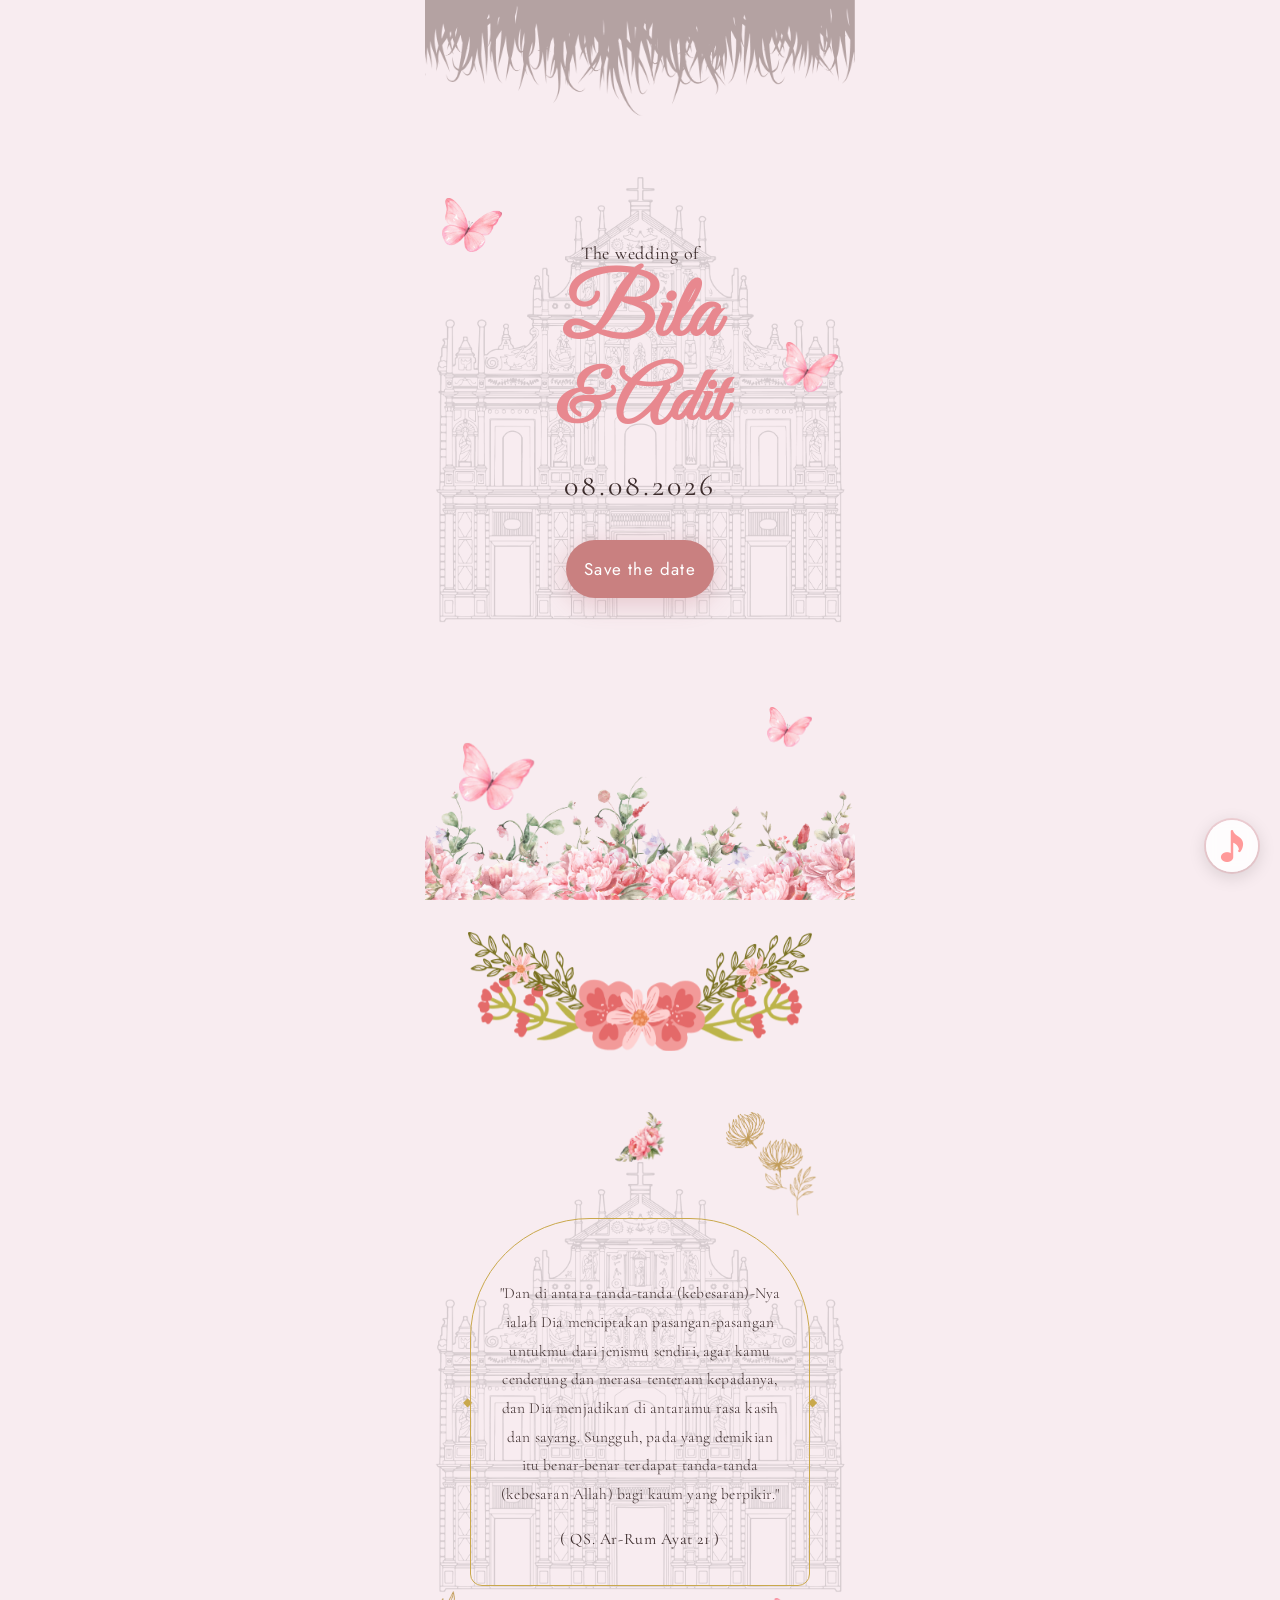
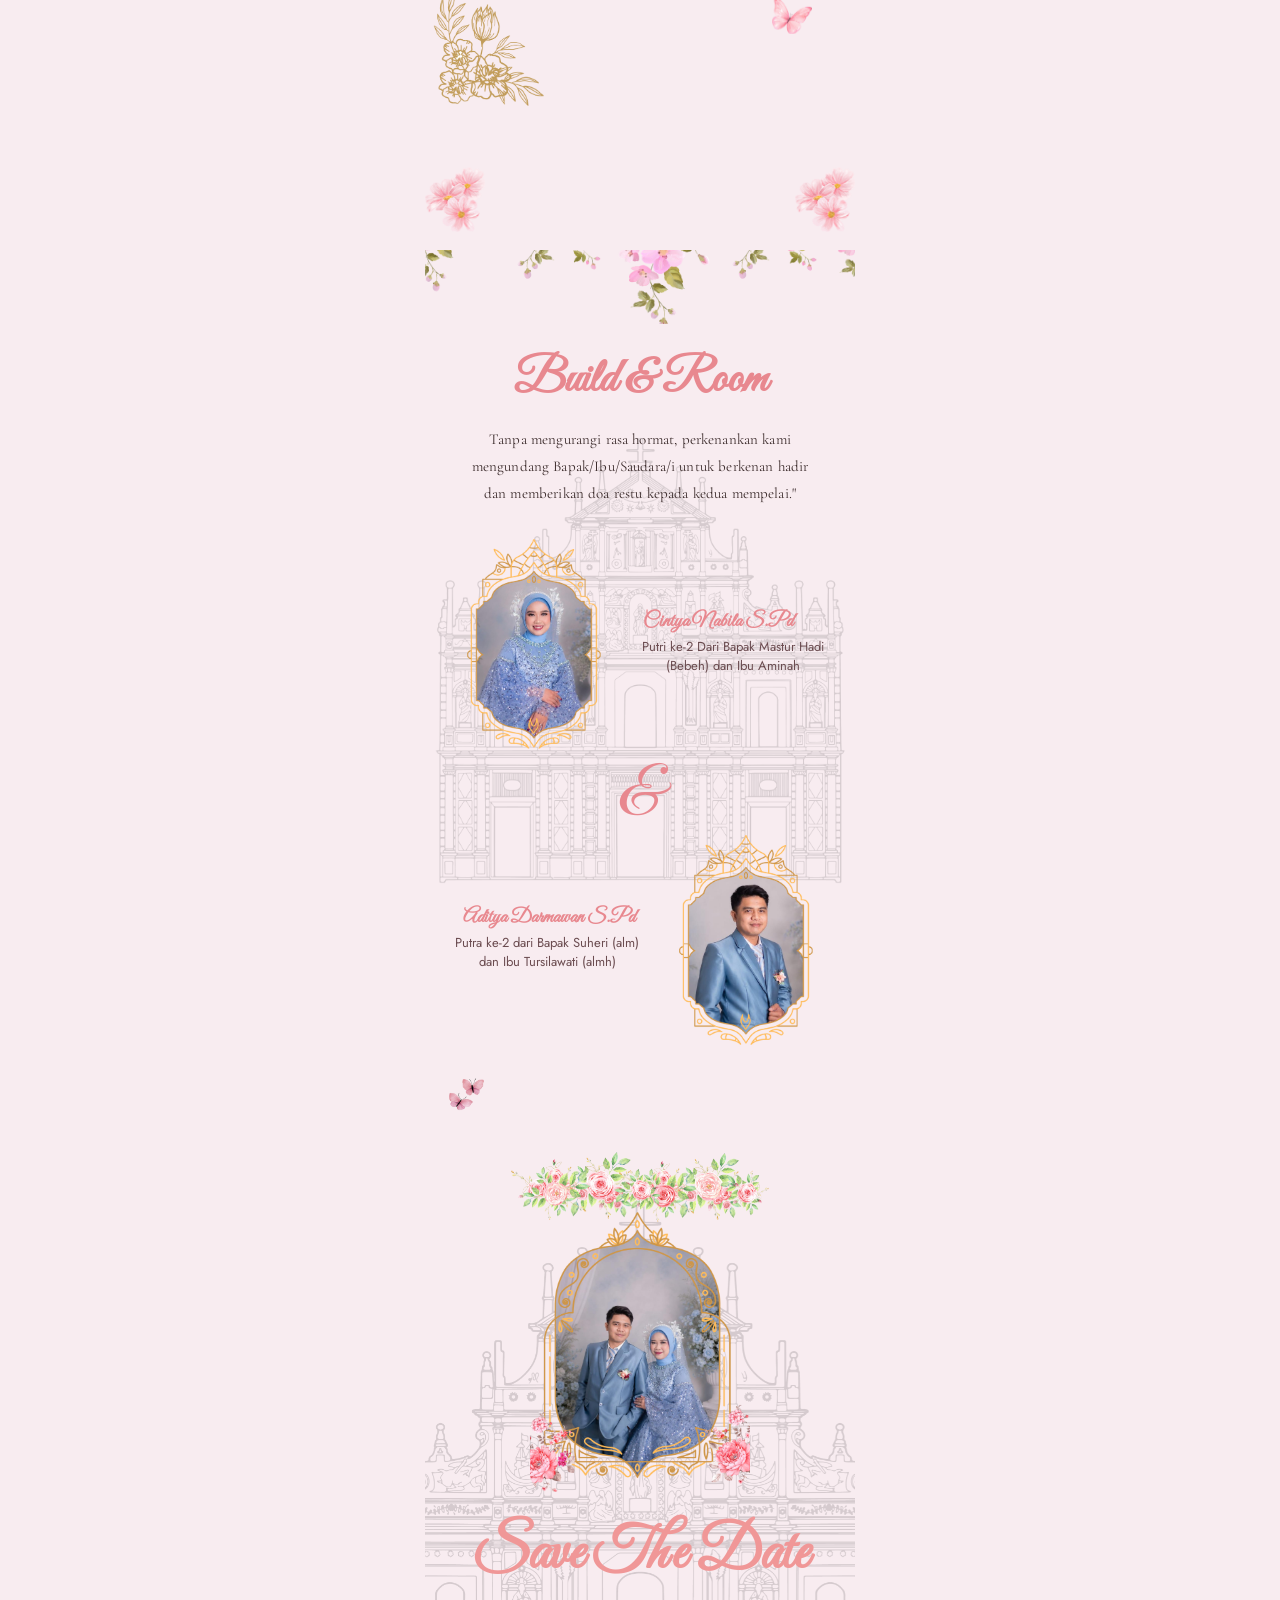
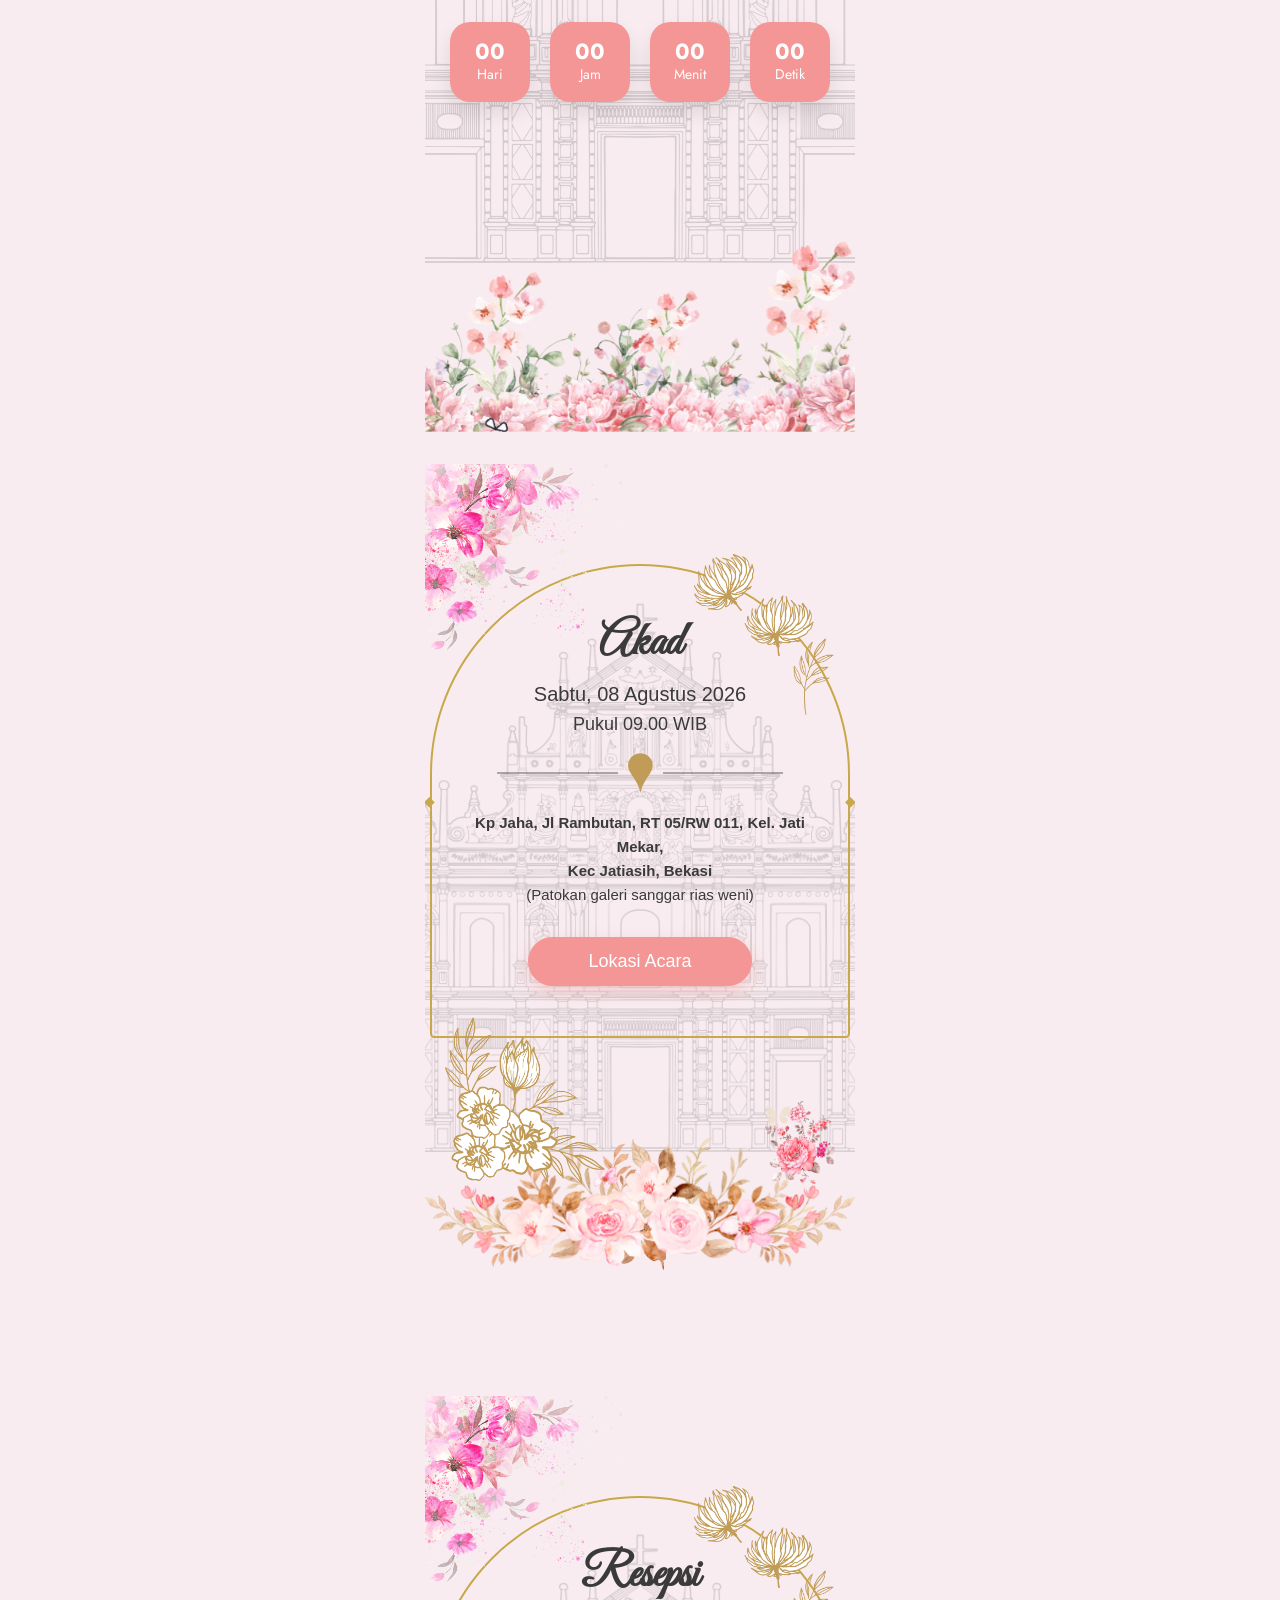
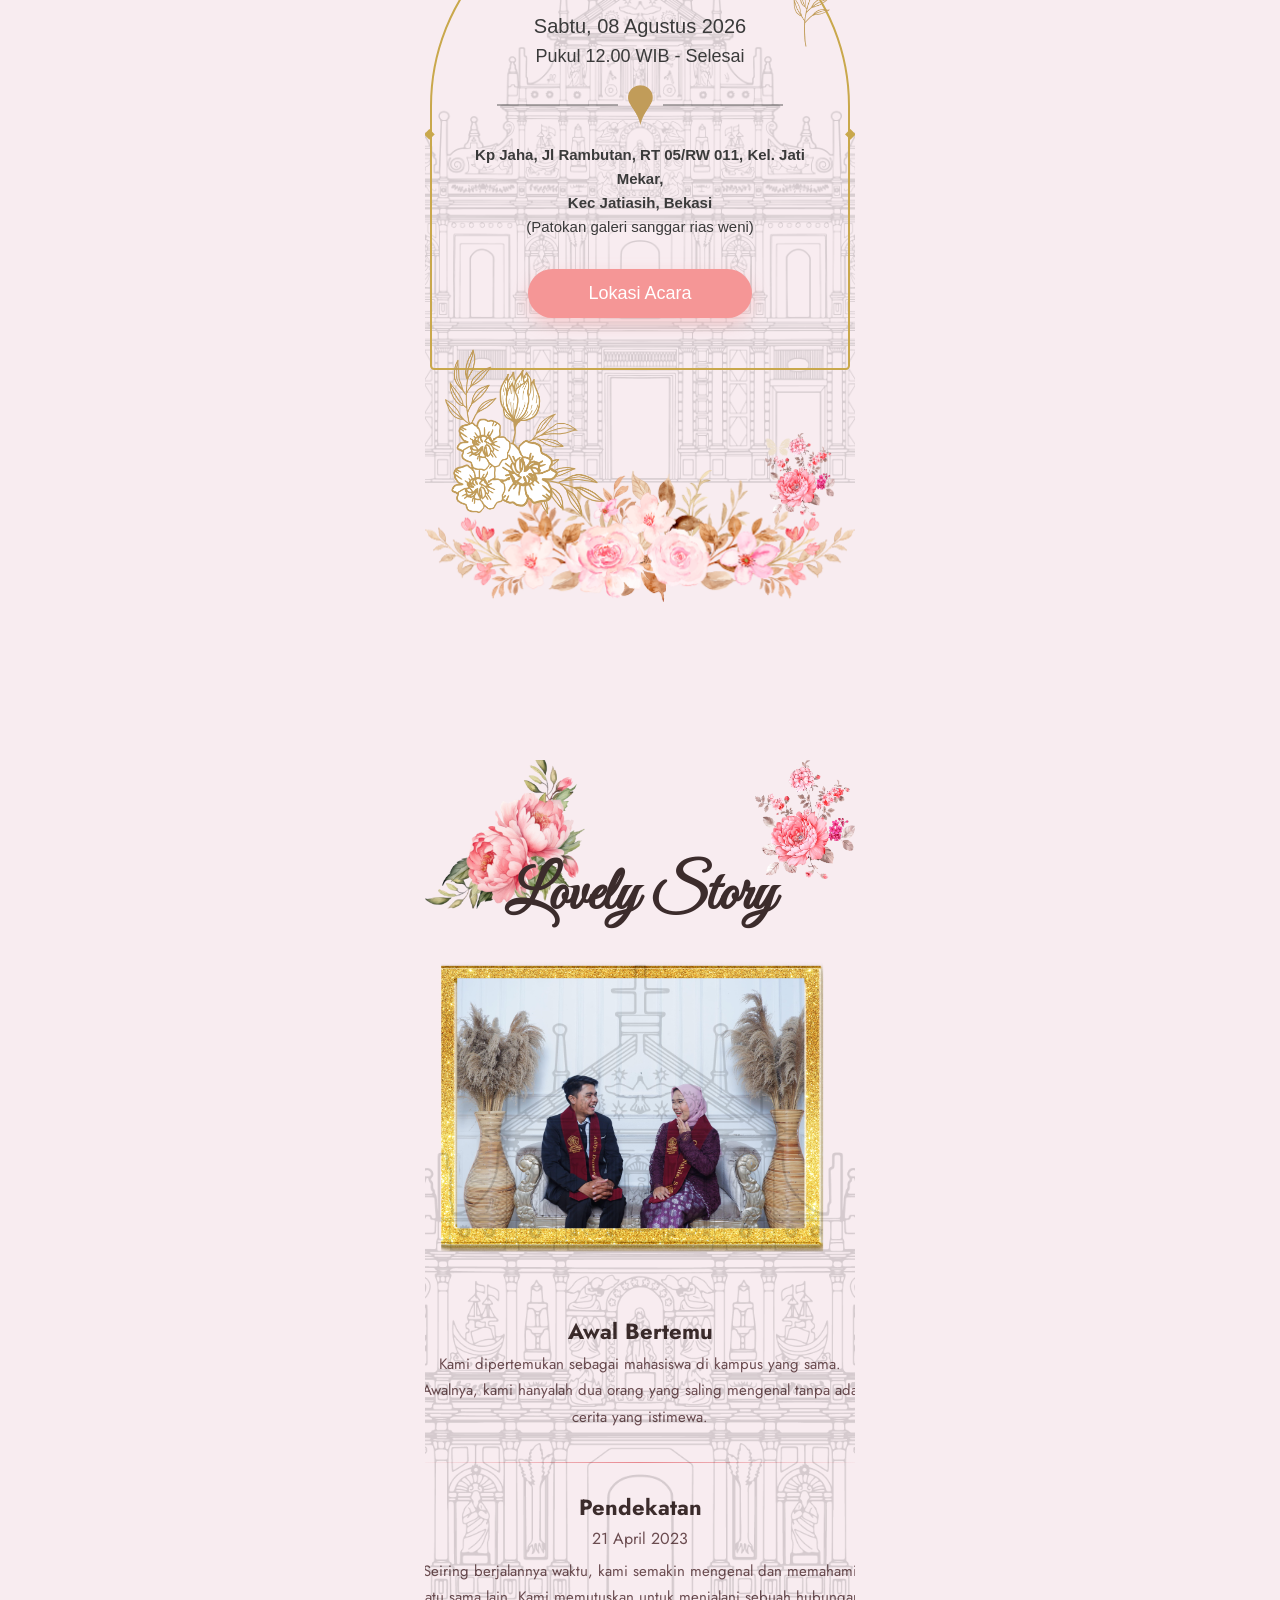
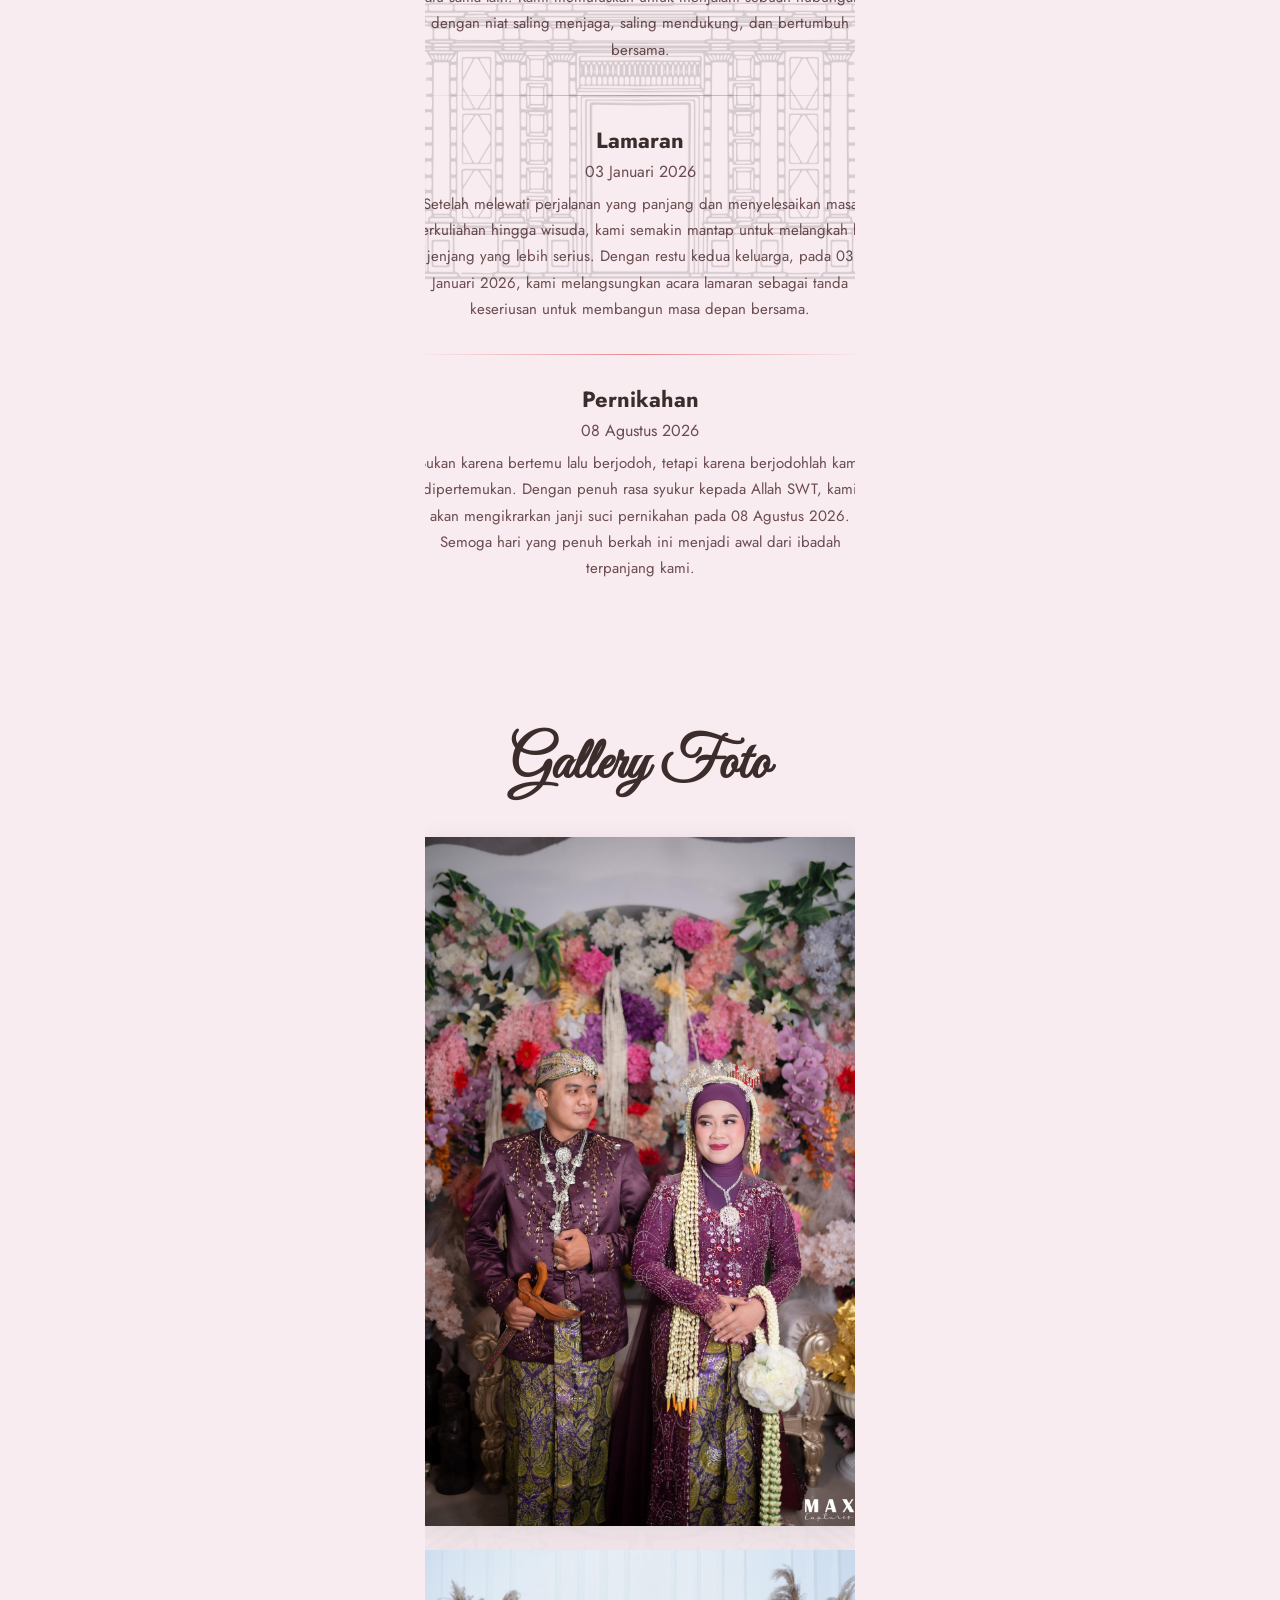
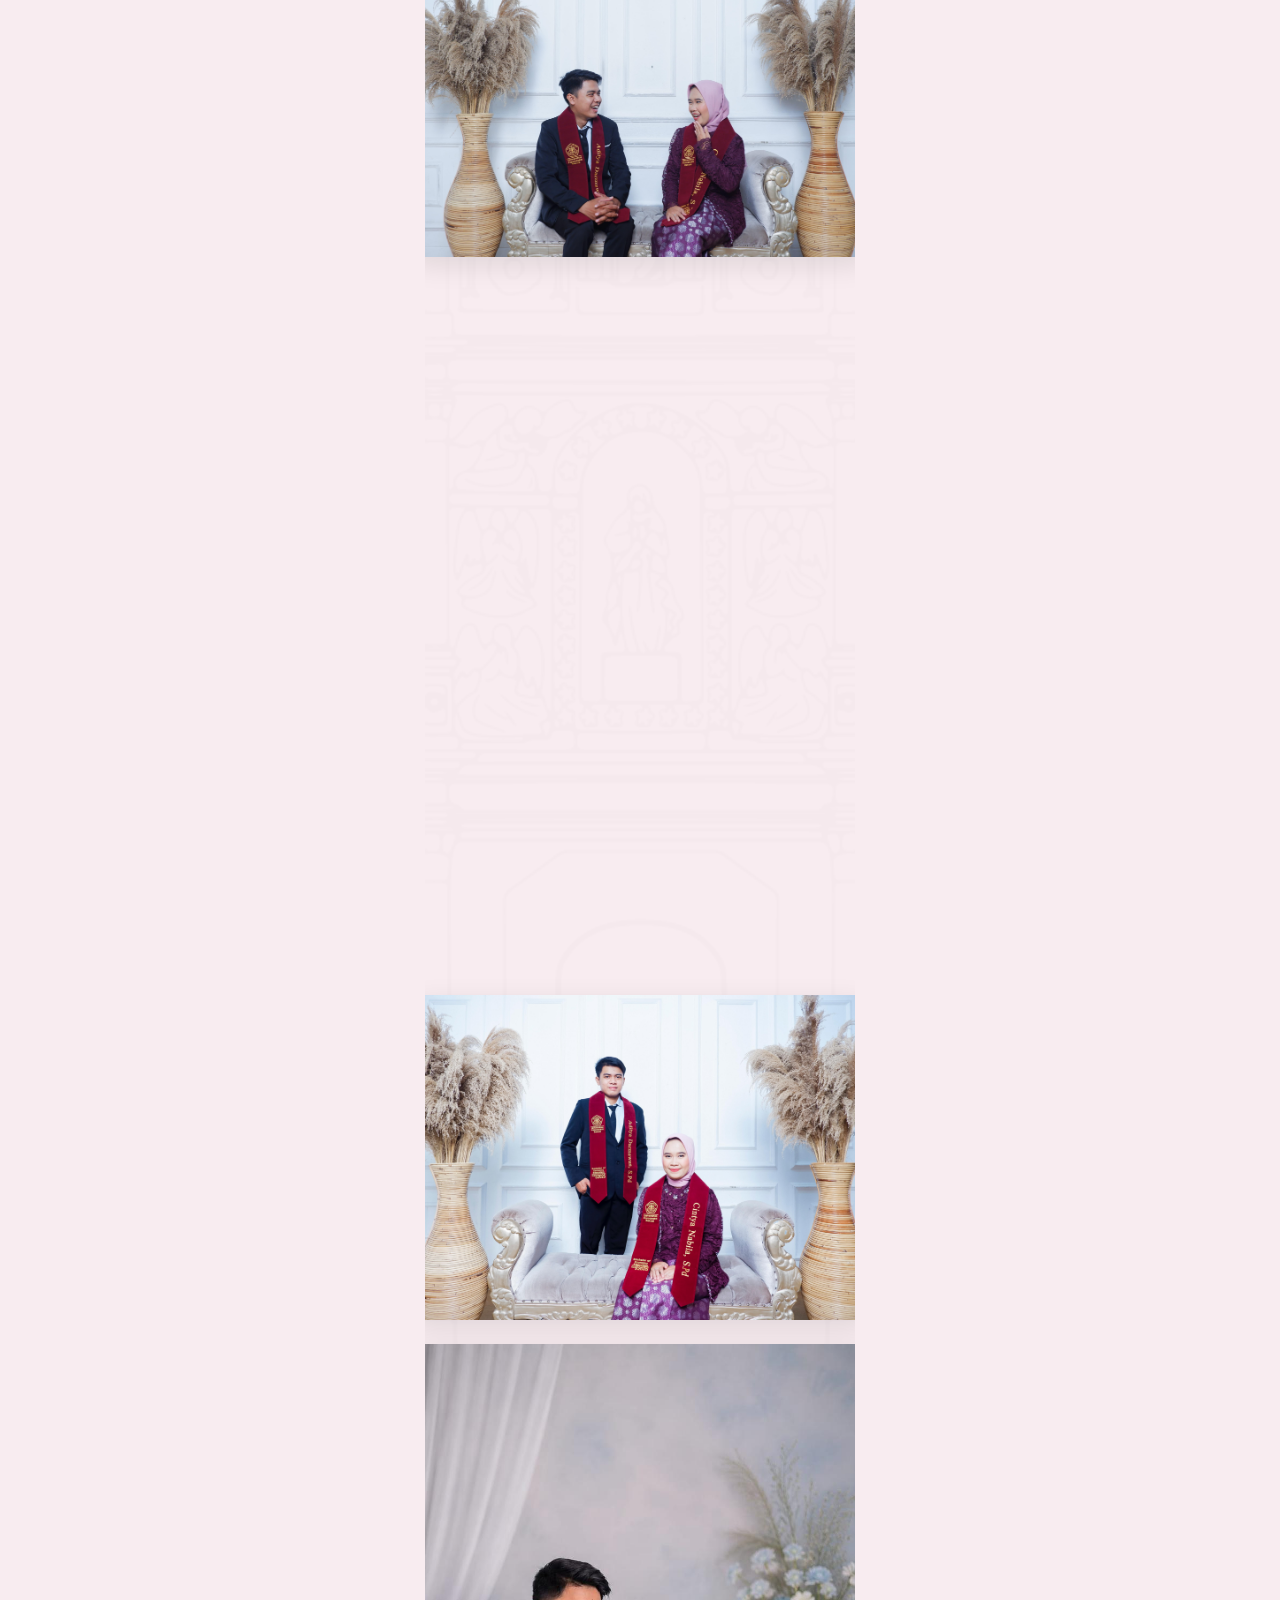
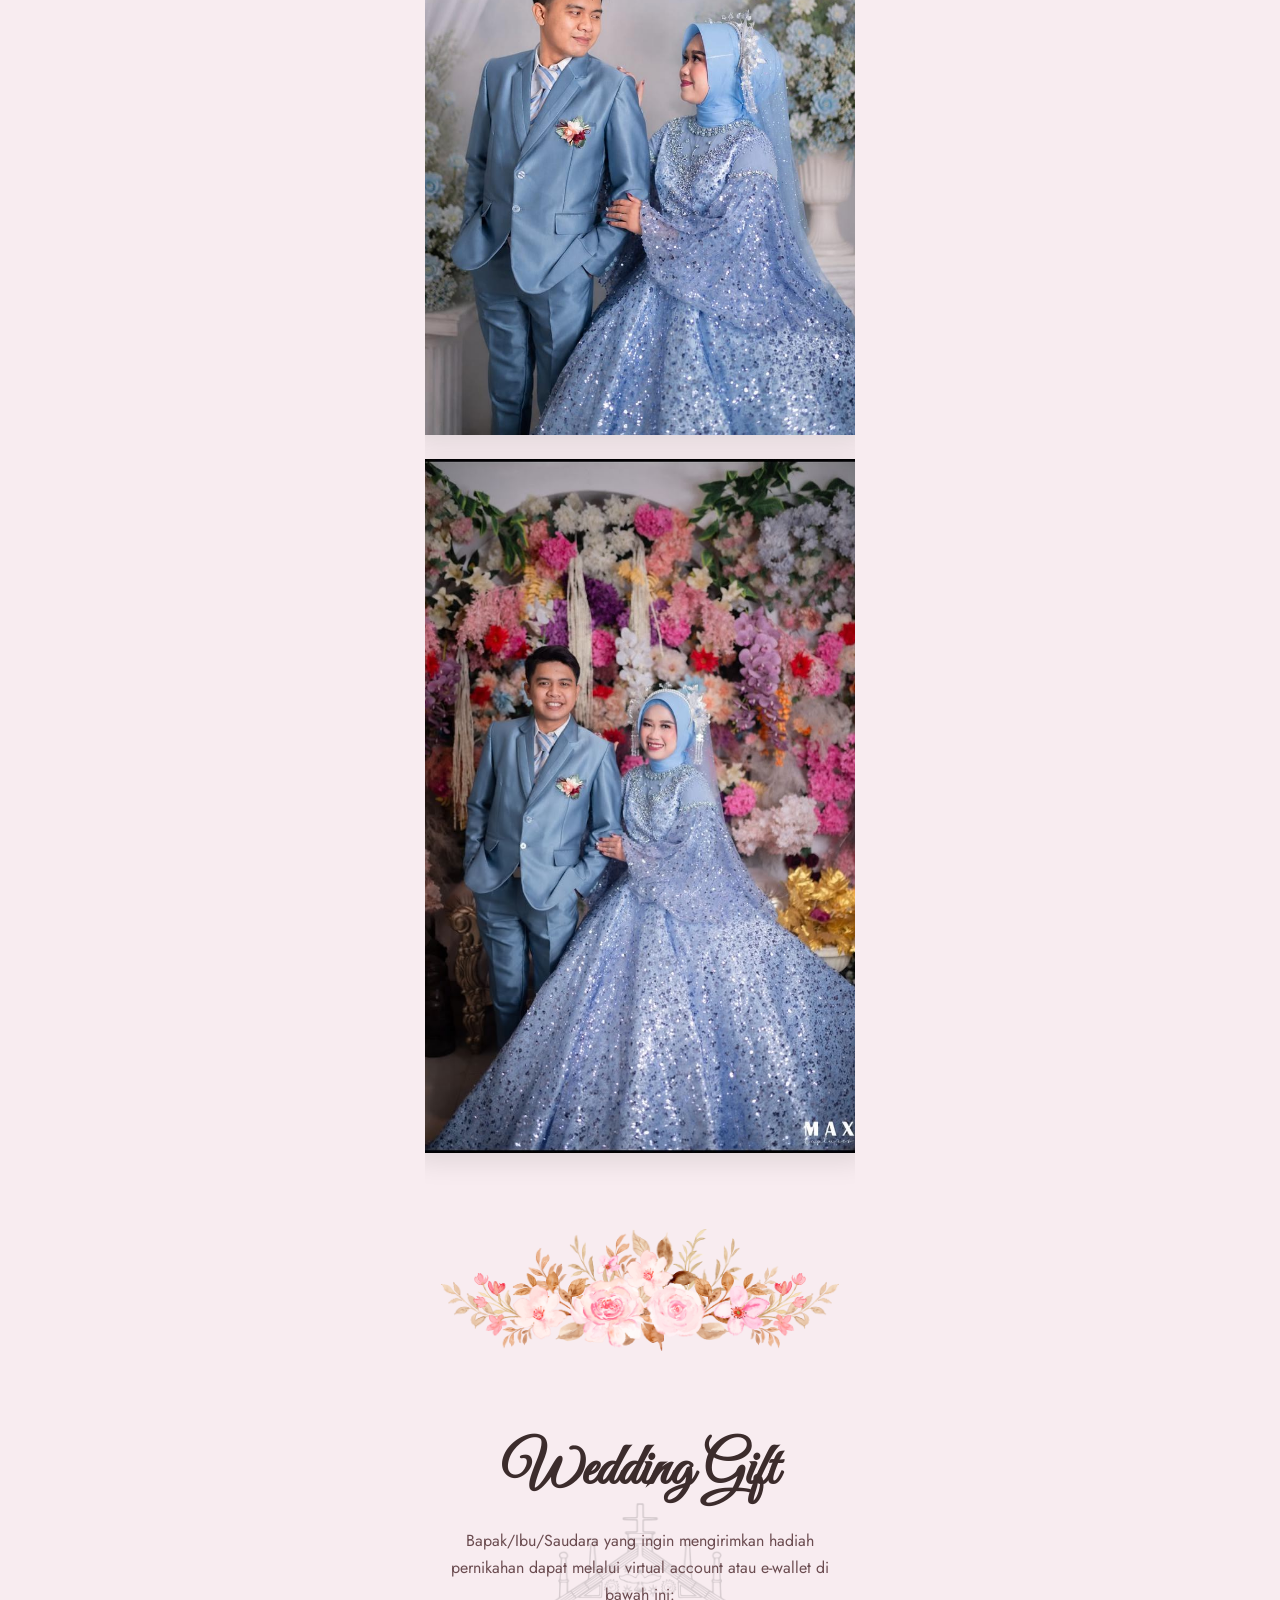
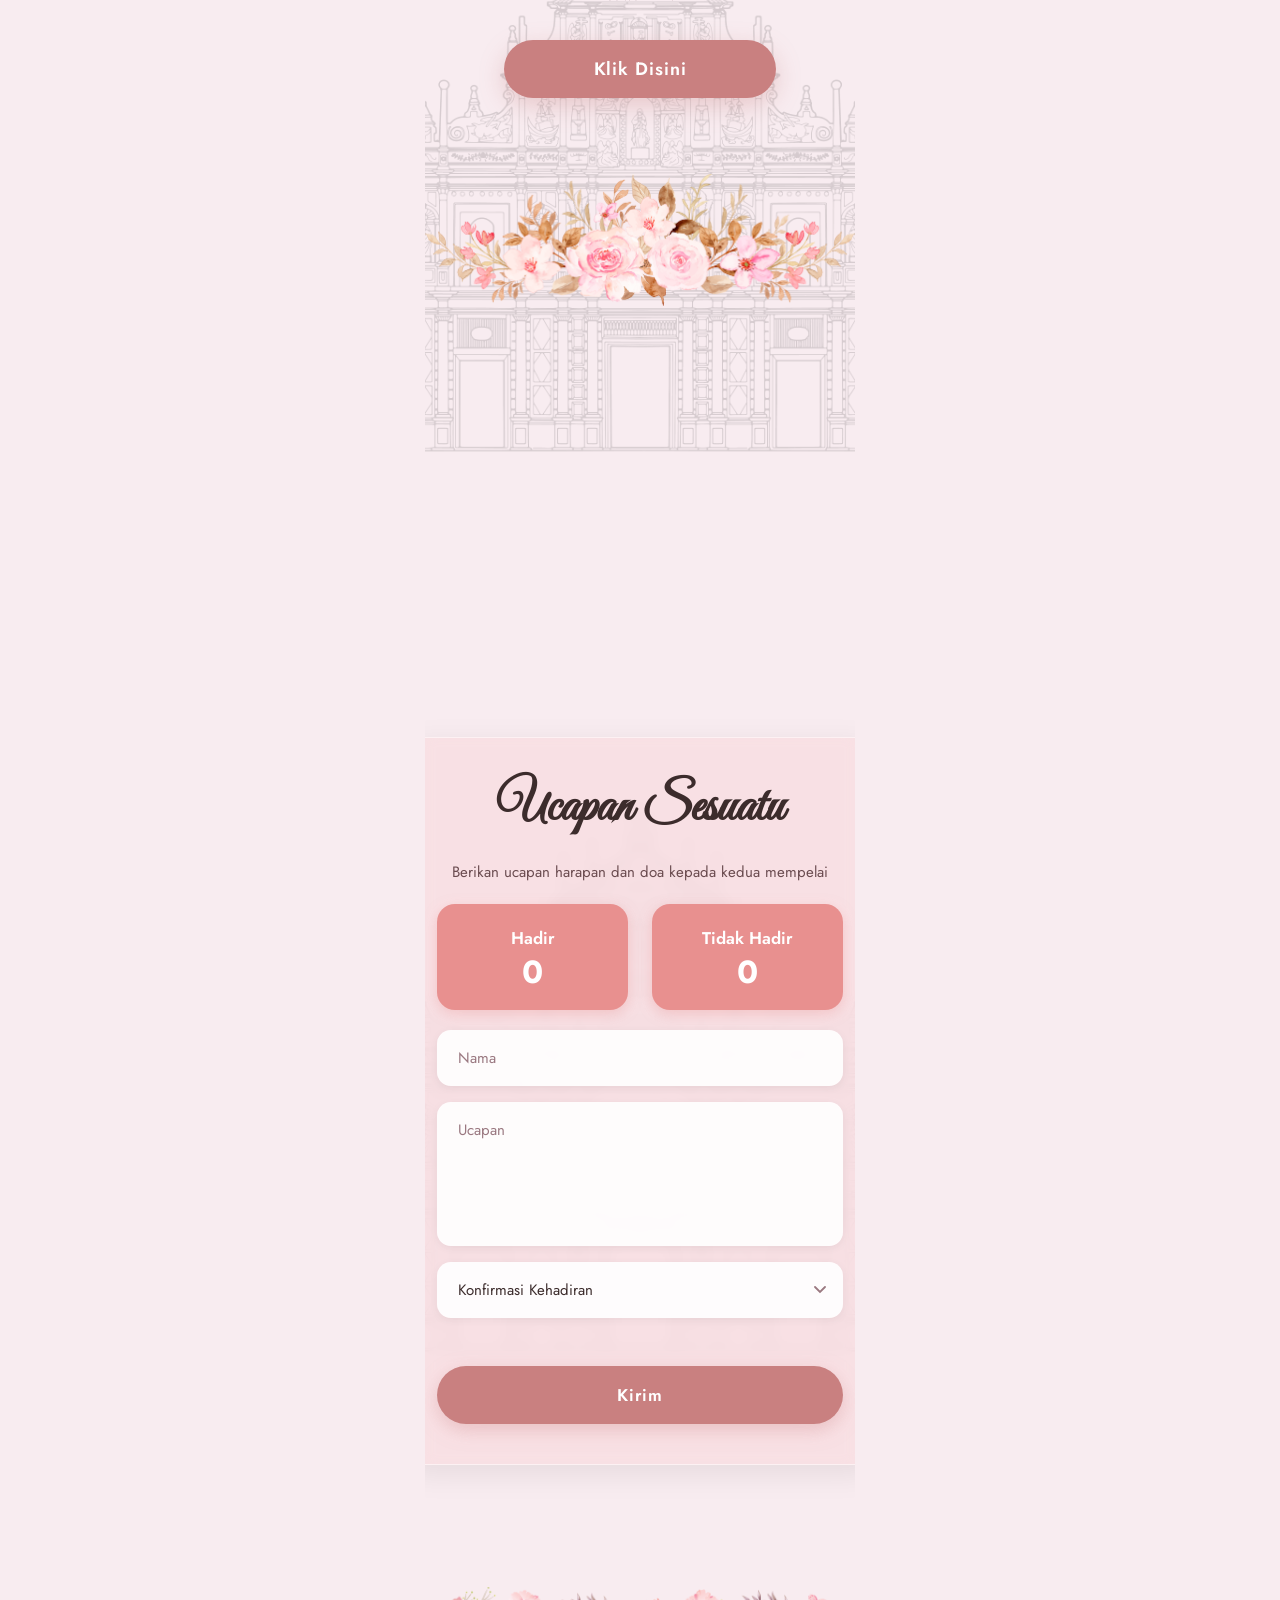
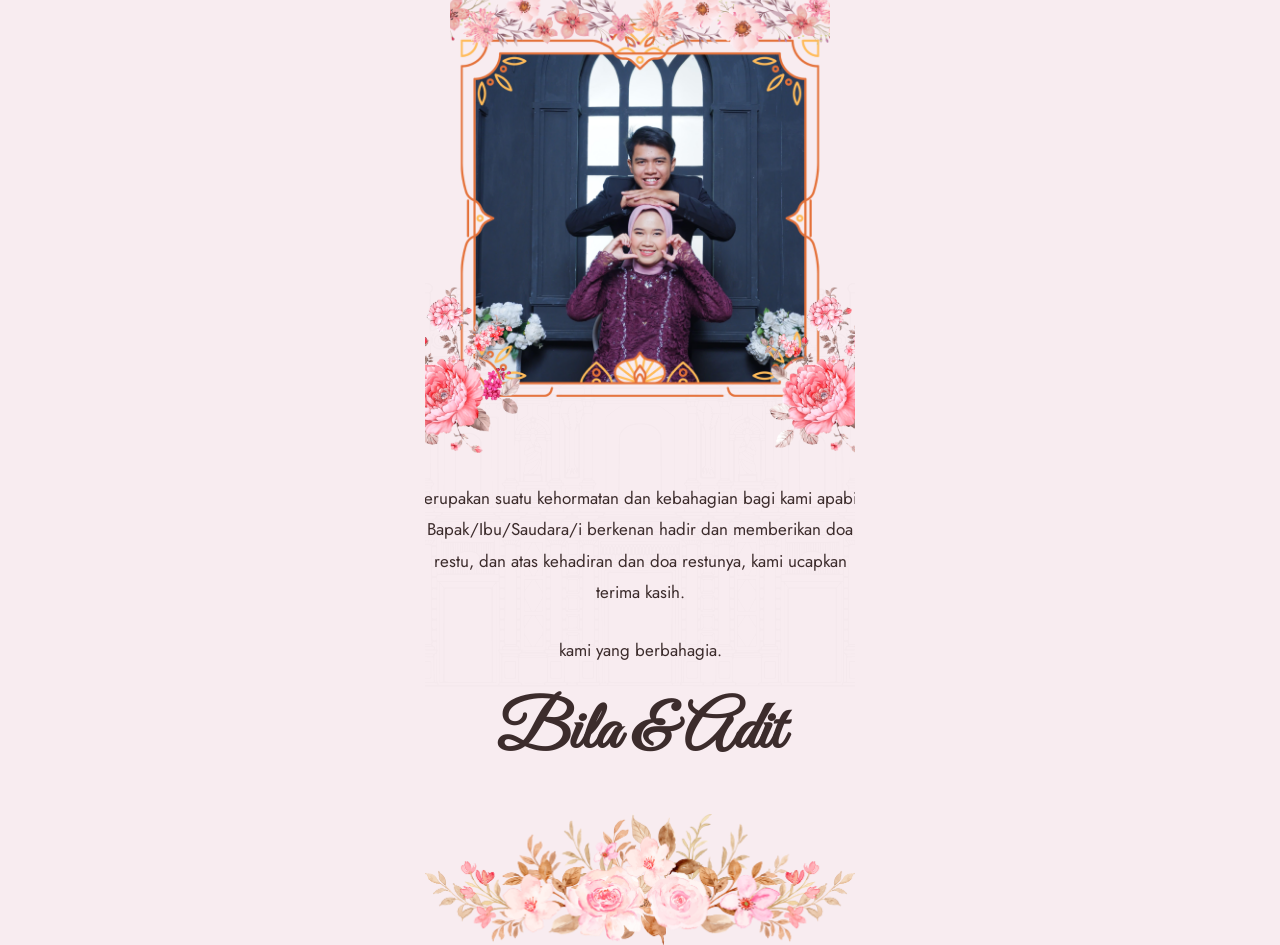
==== commit 3ee49f79: "perubahan pada style css dan js" ====
--- a/page.html
+++ b/page.html
@@ -191,7 +191,7 @@
             <h2 class="akad-title">Akad</h2>
 
             <p class="akad-date">Sabtu, 08 Agustus 2026</p>
-            <p class="akad-time">Pukul 08.00 WIB</p>
+            <p class="akad-time">Pukul 09.00 WIB</p>
 
             <div class="akad-divider">
               <span class="akad-line"></span>
@@ -233,7 +233,7 @@
             <h2 class="akad-title">Resepsi</h2>
 
             <p class="akad-date">Sabtu, 08 Agustus 2026</p>
-            <p class="akad-time">Pukul 10.00 WIB - Selesai</p>
+            <p class="akad-time">Pukul 12.00 WIB - Selesai</p>
 
             <div class="akad-divider">
               <span class="akad-line"></span>
@@ -281,7 +281,7 @@
           </div>
 
           <div class="story-item scroll-fade" style="--delay: 0.1s">
-            <h3 class="story-item-title">Pendekan</h3>
+            <h3 class="story-item-title">Pendekatan</h3>
             <span class="story-item-date">21 April 2023</span>
             <p class="story-item-desc">Seiring berjalannya waktu, kami semakin mengenal dan memahami satu sama lain. Kami memutuskan untuk menjalani sebuah hubungan dengan niat saling menjaga, saling mendukung, dan bertumbuh bersama.</p>
           </div>
@@ -319,7 +319,7 @@
         <!-- Grid foto -->
         <div class="gallery-grid">
           <div class="gallery-item scroll-fade" style="--delay: 0.1s">
-            <img src="./assets/img/galeri-foto/foto-12.jpeg" alt="Foto 1" />
+            <img src="./assets/img/galeri-foto/foto-12.jpg" alt="Foto 1" />
           </div>
 
           <div class="gallery-item scroll-fade" style="--delay: 0.2s">
@@ -493,8 +493,7 @@
 
           <!-- Bingkai ornamen (dari asset) -->
           <div class="closing-frame-wrap">
-            <img class="closing-frame-border" src="./assets/img/last/foto-end.png" />
-            <img class="closing-photo" src="./assets/img/foto-sec10.png" />
+            <img class="closing-photo" src="./assets/img/last/foto-end.png" />
           </div>
         </div>
 
@@ -523,6 +522,6 @@
       <img class="music-icon" id="musicIcon" src="./assets/music/img/musical-note.png" alt="musik" />
     </button>
 
-    <script src="./js/script.js"></script>
+    <script src="./js/script-copy.js"></script>
   </body>
 </html>
--- a/css/style.css
+++ b/css/style.css
@@ -558,10 +558,8 @@
 .s2-flower-top {
   position: absolute;
   top: 20%;
-  left: 50%;
   transform: translateX(-50%);
   width: 50px;
-  pointer-events: none;
   z-index: 5;
   opacity: 0;
   animation: fadeIn 1s ease 0.7s forwards;
@@ -678,6 +676,7 @@
   }
   .s2-flower-top {
     width: 30px;
+    top: 15%;
   }
   .s2-gold-bl {
     width: 88px;
@@ -871,7 +870,9 @@
     height: calc(100% - 20px);
   }
   .s3-name {
-    font-size: 20px;
+    font-size: 18px;
+    text-align: center;
+    text-wrap: nowrap;
   }
   .s3-ampersand {
     font-size: 48px;
@@ -881,8 +882,14 @@
   }
 }
 
+@media (max-width: 350px) {
+  .s3-name {
+    font-size: 14px;
+  }
+}
+
 /* =============================================
-   SECTION 4 — Save the date waktu Mulai acara 
+   SECTION 4 — Save the date
    ============================================= */
 
 .save-date {
@@ -896,24 +903,34 @@
   padding-bottom: 0;
 }
 
+/* ── Background gedung — parallax layer ── */
 .church {
   position: absolute;
-  top: 0;
+  top: -10%;
   left: 0;
   width: 100%;
-  height: 100%;
+  height: 120%; /* lebih tinggi supaya parallax punya ruang gerak */
   object-fit: cover;
   object-position: center top;
   z-index: 0;
-}
-
+  opacity: 0;
+  will-change: transform; /* hint GPU untuk parallax */
+  animation: fadeInBg 1.4s ease 0.2s forwards;
+}
+
+/* ── Bunga atas — slide down + fade ── */
 .flower-top {
   width: clamp(220px, 60%, 360px);
   margin-top: 20px;
   position: relative;
-  z-index: 1;
-}
-
+  z-index: 2;
+  opacity: 0;
+  transform: translateY(-28px);
+  animation: fadeDown 0.9s cubic-bezier(0.34, 1.56, 0.64, 1) 0.3s forwards;
+  will-change: transform;
+}
+
+/* ── Frame foto — scale in + fade ── */
 .frame {
   position: relative;
   width: clamp(160px, 40vw, 220px);
@@ -922,11 +939,35 @@
   overflow: hidden;
   display: flex;
   justify-content: center;
-  z-index: 1;
-  align-items: center;
+  align-items: center;
+  z-index: 2;
   margin-top: -10px;
-  opacity: 0;
-  animation: fadeIn 1s ease 0.1s forwards;
+
+  opacity: 0;
+  transform: scale(0.88) translateY(16px);
+  animation: frameIn 1s cubic-bezier(0.34, 1.56, 0.64, 1) 0.55s forwards;
+  will-change: transform;
+
+  /* Subtle float setelah muncul */
+  animation: frameIn 1s cubic-bezier(0.34, 1.56, 0.64, 1) 0.55s forwards;
+}
+
+@keyframes frameIn {
+  to {
+    opacity: 1;
+    transform: scale(1) translateY(0);
+  }
+}
+
+/* Float naik-turun halus untuk frame foto */
+@keyframes floatFrame {
+  0%,
+  100% {
+    transform: translateY(0px);
+  }
+  50% {
+    transform: translateY(-8px);
+  }
 }
 
 .frame img {
@@ -935,22 +976,27 @@
   object-fit: cover;
 }
 
+/* ── Judul "Save The Date" — fade up ── */
 .save-date h2 {
   margin-top: 25px;
   font-family: 'Great Vibes', cursive;
   font-size: clamp(36px, 8vw, 60px);
   color: #f09797;
   position: relative;
-  z-index: 1;
-}
-
+  z-index: 2;
+
+  opacity: 0;
+  transform: translateY(20px);
+  animation: fadeUp 0.85s ease 0.9s forwards;
+}
+
+/* ── Countdown boxes — stagger fade up ── */
 .countdown {
   margin-top: 30px;
   display: flex;
   gap: clamp(10px, 3vw, 20px);
   position: relative;
-  z-index: 1;
-  /* HAPUS margin-bottom besar — biar flower-bottom atur sendiri */
+  z-index: 2;
 }
 
 .box {
@@ -964,8 +1010,50 @@
   align-items: center;
   box-shadow: 0 10px 20px rgba(0, 0, 0, 0.1);
   color: white;
-  opacity: 0;
-  animation: fadeIn 1s ease 0.1s forwards;
+
+  opacity: 0;
+  transform: translateY(24px) scale(0.9);
+  /* delay bertingkat via nth-child */
+  animation: boxIn 0.7s cubic-bezier(0.34, 1.56, 0.64, 1) forwards;
+  will-change: transform;
+}
+
+/* Stagger tiap box */
+.box:nth-child(1) {
+  animation-delay: 1s;
+}
+.box:nth-child(2) {
+  animation-delay: 1.15s;
+}
+.box:nth-child(3) {
+  animation-delay: 1.3s;
+}
+.box:nth-child(4) {
+  animation-delay: 1.45s;
+}
+
+@keyframes boxIn {
+  to {
+    opacity: 1;
+    transform: translateY(0) scale(1);
+  }
+}
+
+/* Pulse halus pada box setiap detik (sync dengan detik countdown) */
+.box:last-child {
+  animation:
+    boxIn 0.7s cubic-bezier(0.34, 1.56, 0.64, 1) 1.45s forwards,
+    boxPulse 1s ease-in-out 2.2s infinite;
+}
+
+@keyframes boxPulse {
+  0%,
+  100% {
+    box-shadow: 0 10px 20px rgba(0, 0, 0, 0.1);
+  }
+  50% {
+    box-shadow: 0 10px 28px rgba(245, 150, 150, 0.45);
+  }
 }
 
 .box span {
@@ -979,19 +1067,23 @@
   margin-top: 2px;
 }
 
-/* Spacer supaya flower-bottom tidak nutup countdown */
+/* ── Spacer ── */
 .save-date .spacer {
   height: clamp(10px, 1vw, 20px);
 }
 
+/* ── Bunga bawah — slide up + fade ── */
 .flower-bottom {
-  position: relative; /* <-- UBAH dari absolute ke relative */
+  position: relative;
   display: block;
+  width: 100%;
+  object-fit: cover;
   margin-top: auto;
-  object-fit: cover;
-  width: 100%;
-  opacity: 0;
-  animation: fadeIn 1s ease 0.1s forwards;
+
+  opacity: 0;
+  transform: translateY(30px);
+  animation: fadeUp 1s ease 1.5s forwards;
+  will-change: transform;
 }
 
 /* =============================================
@@ -2196,7 +2288,7 @@
   inset: 0;
   width: 100%;
   height: 100%;
-  object-fit: fill;
+  object-fit: cover;
   z-index: 2;
 }
 
@@ -2204,8 +2296,7 @@
 .closing-photo {
   position: absolute;
   /* inset disesuaikan dengan tebal bingkai asset kamu */
-  inset: 5% 5%;
-  width: 90%;
+  width: 100%;
   height: 90%;
   object-fit: cover;
   z-index: 1;
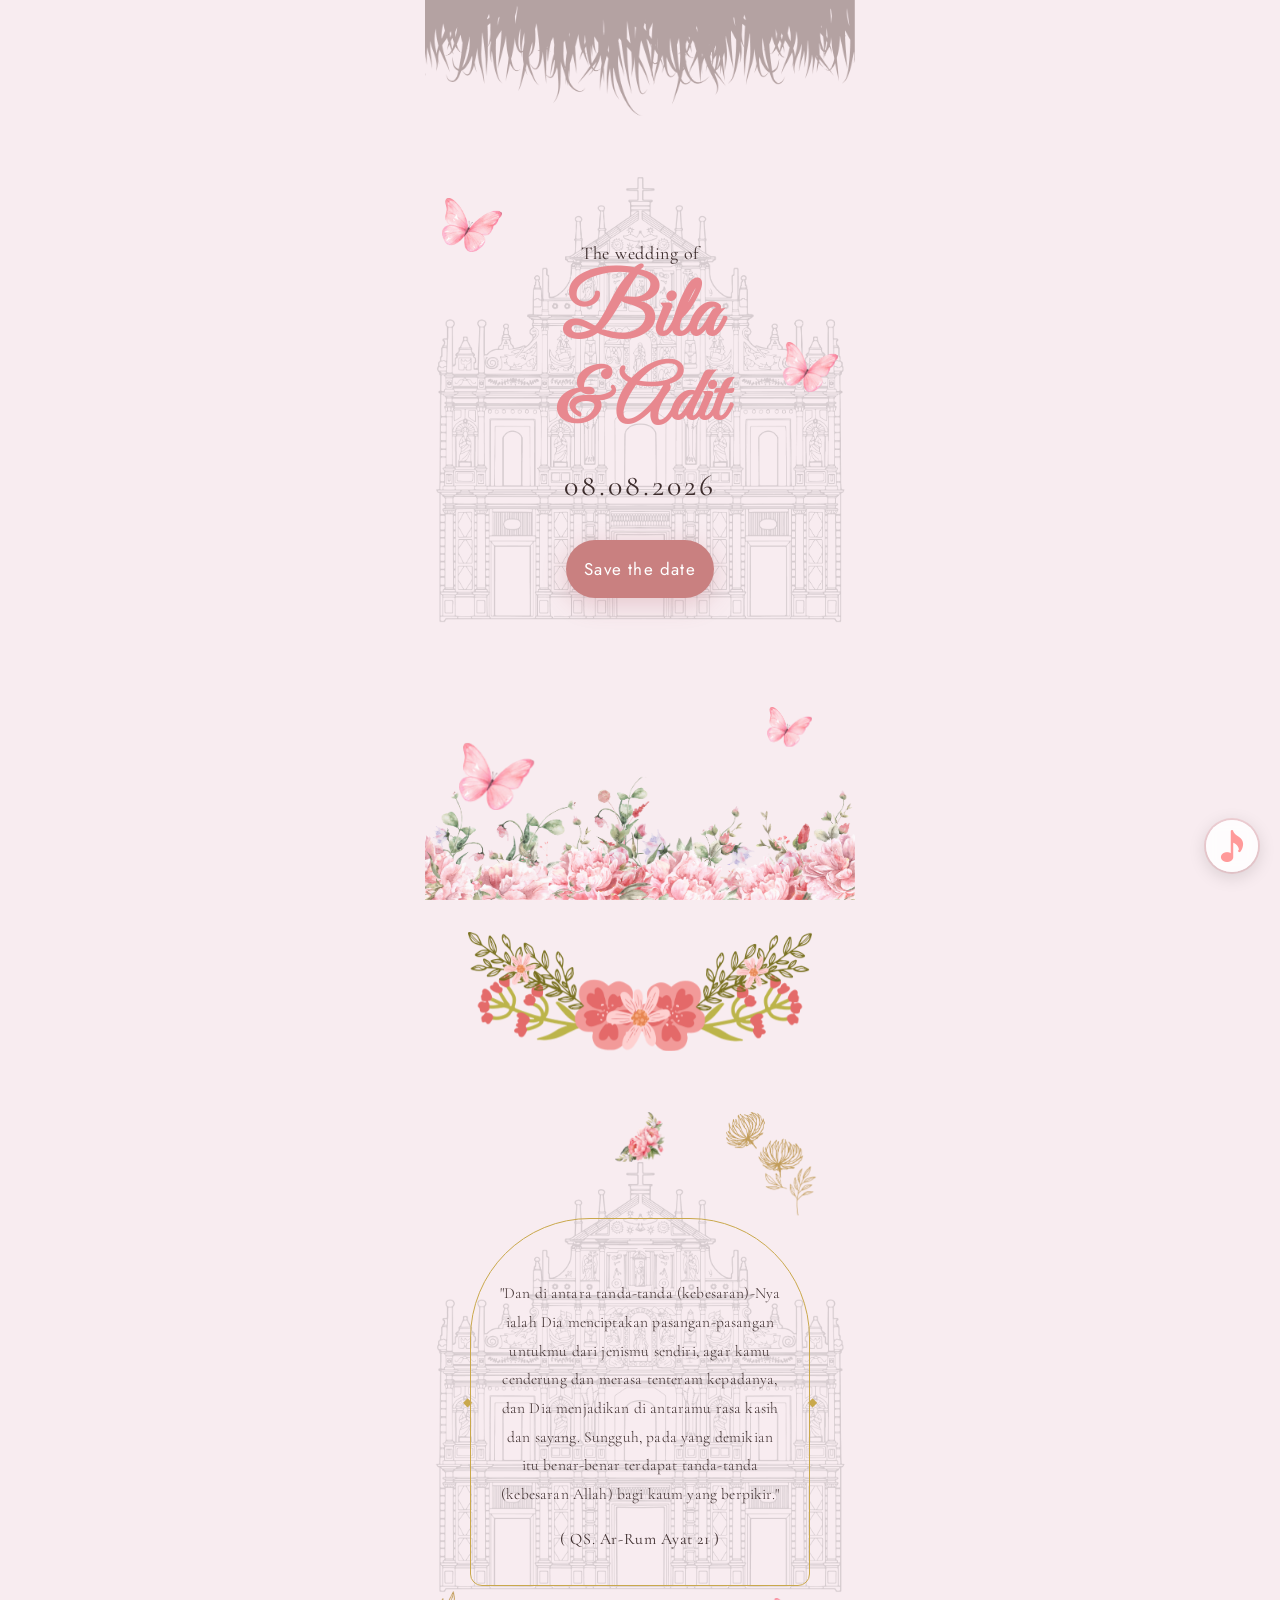
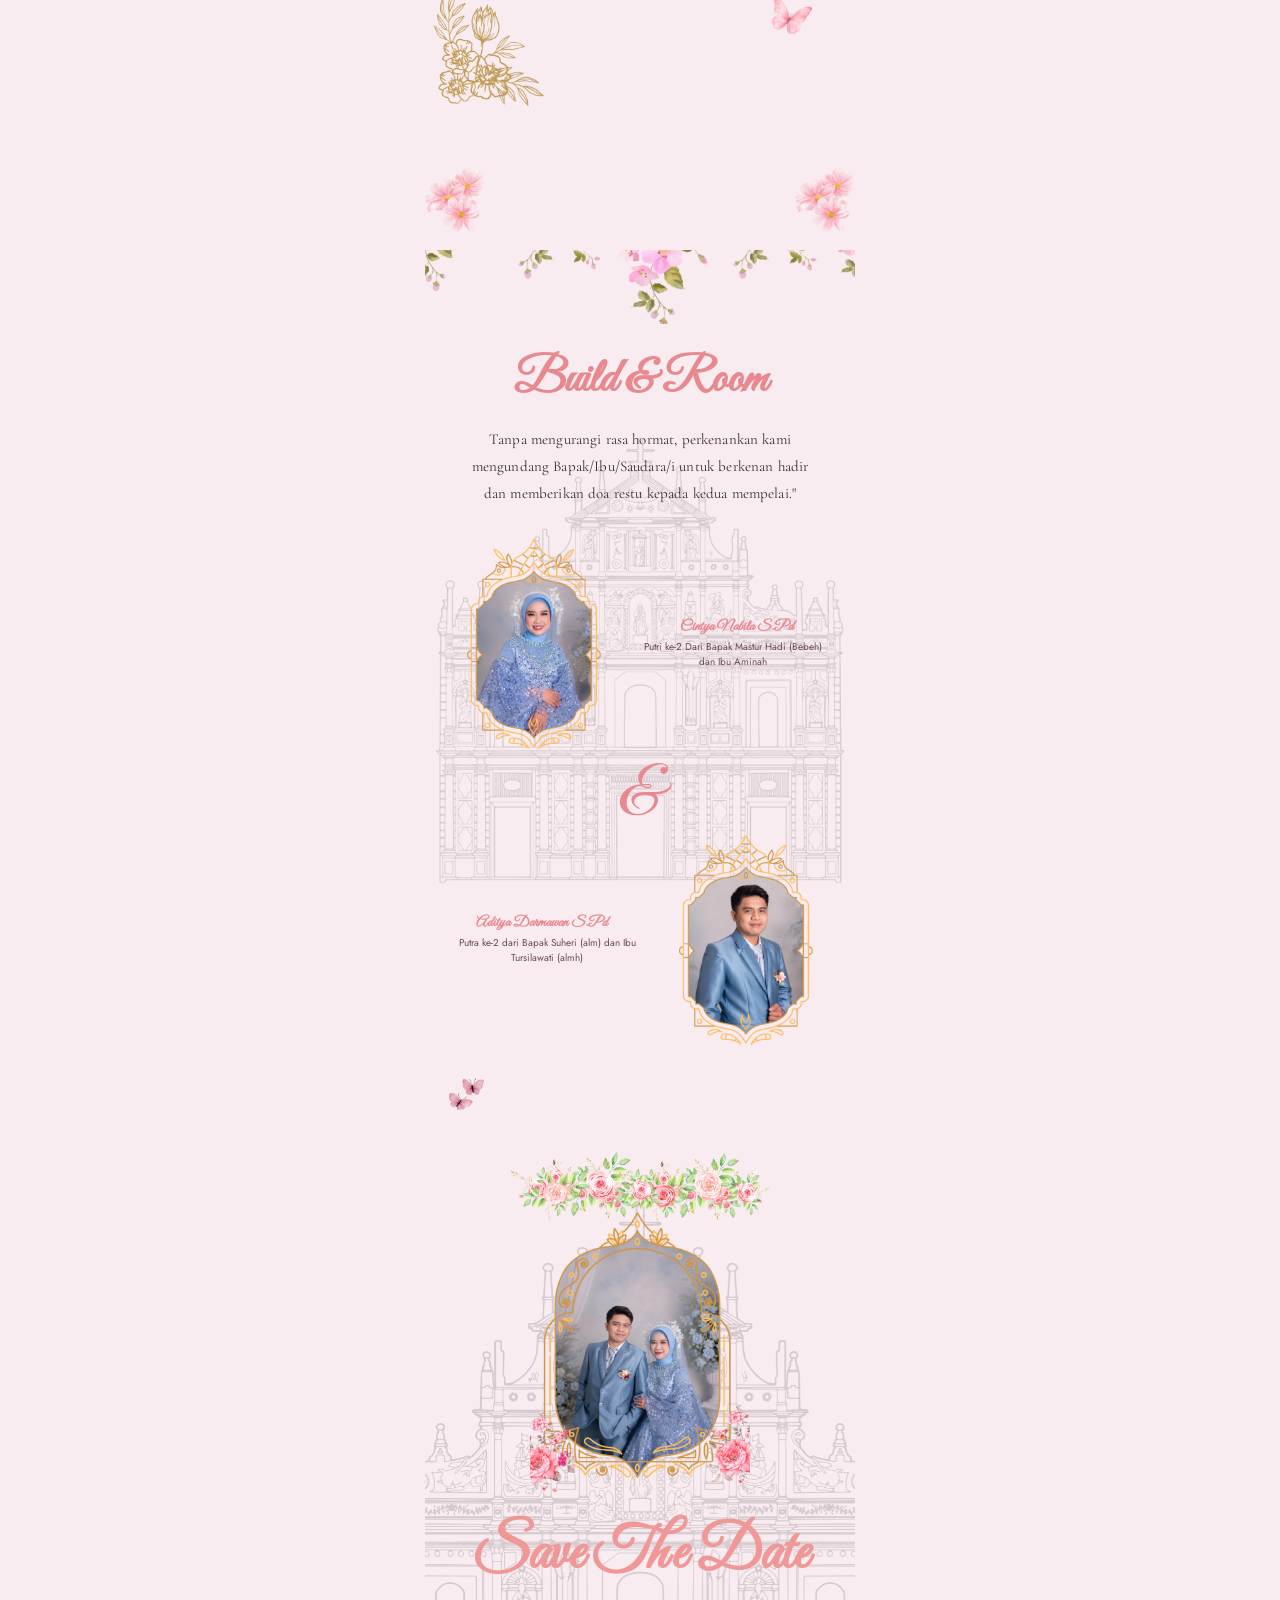
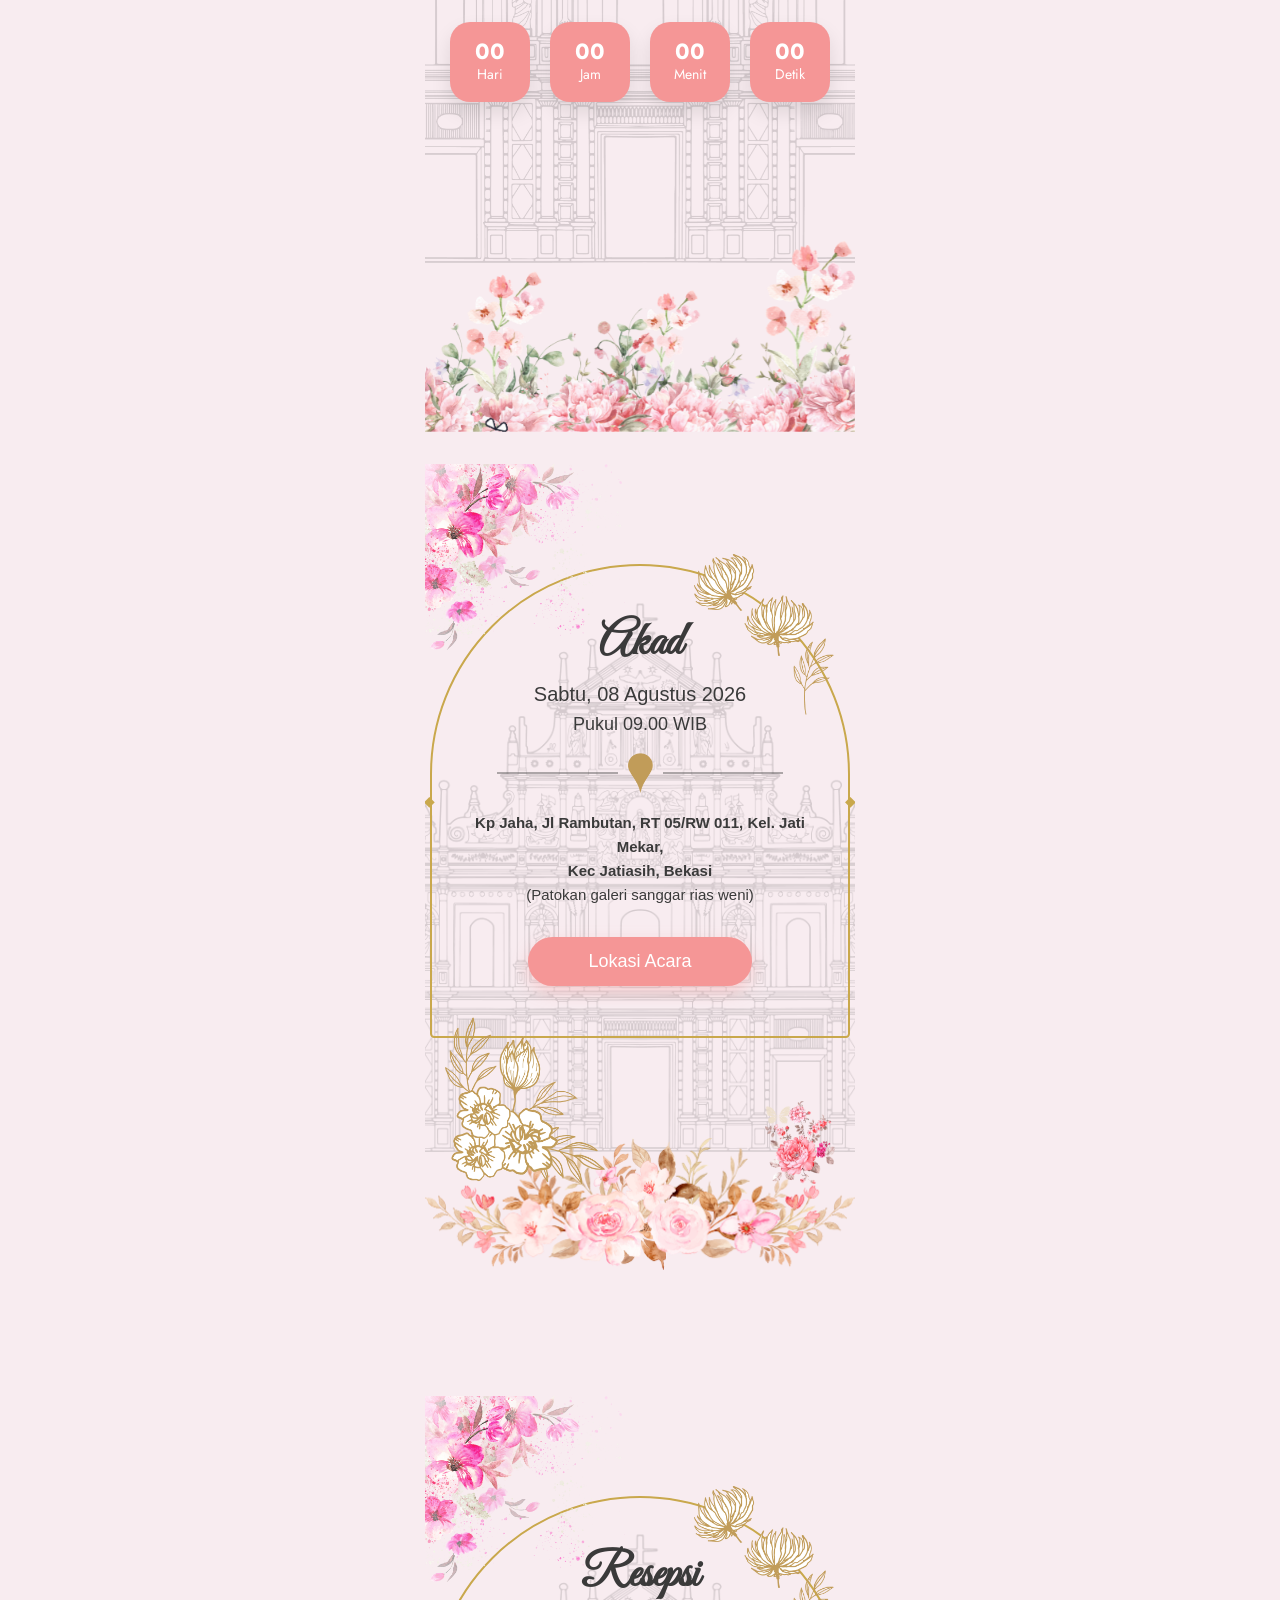
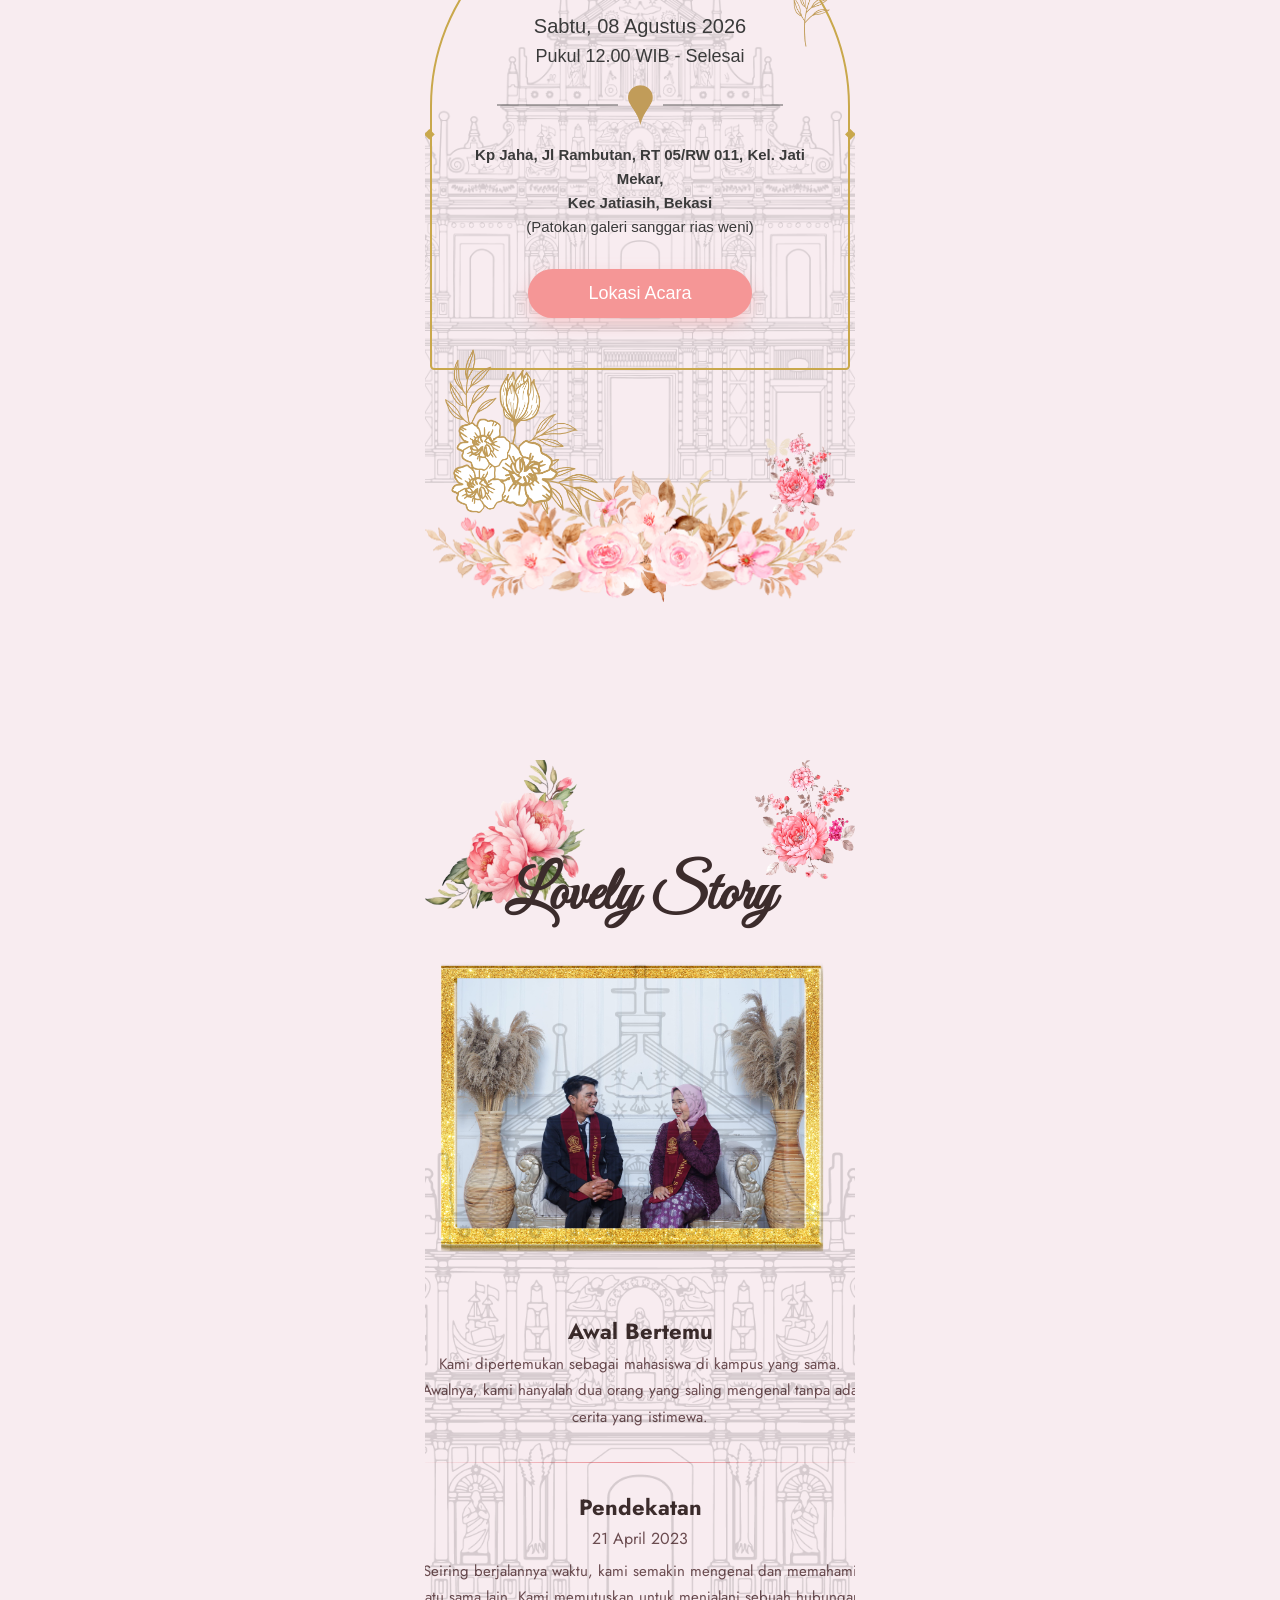
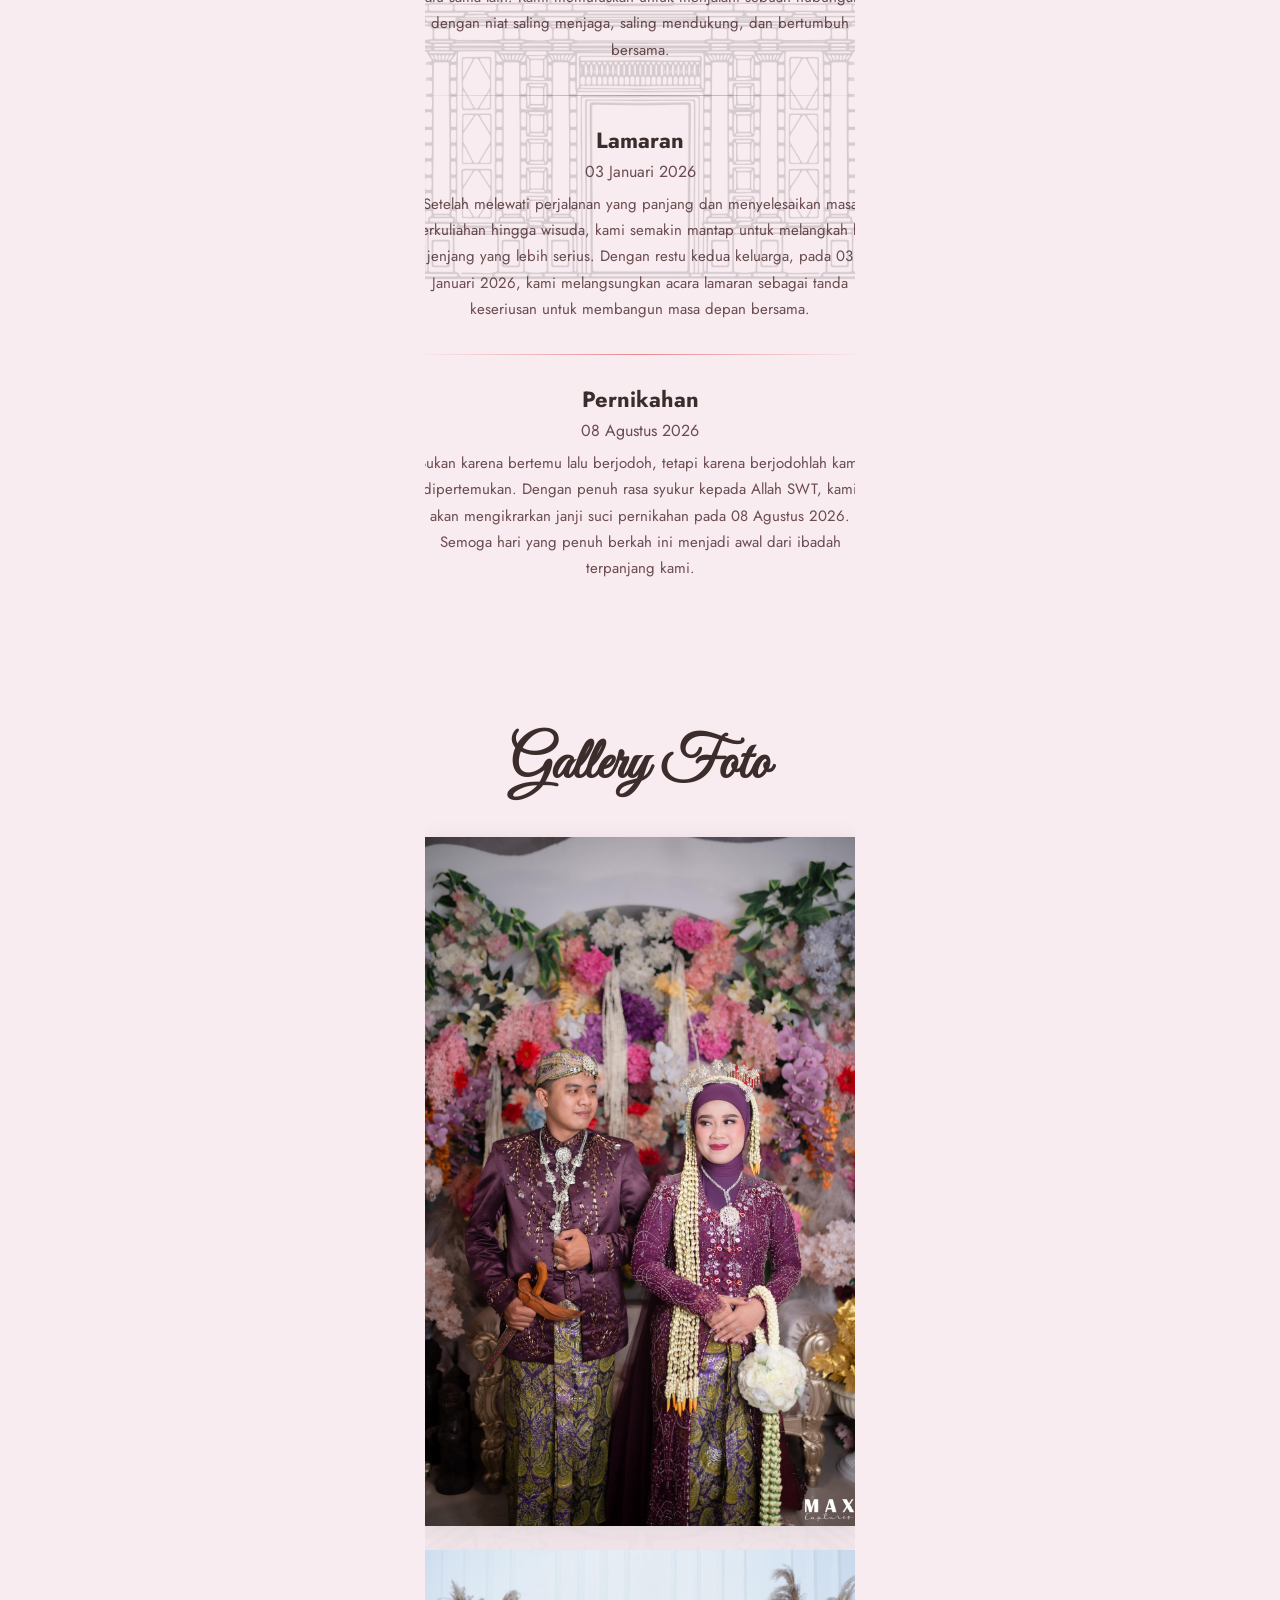
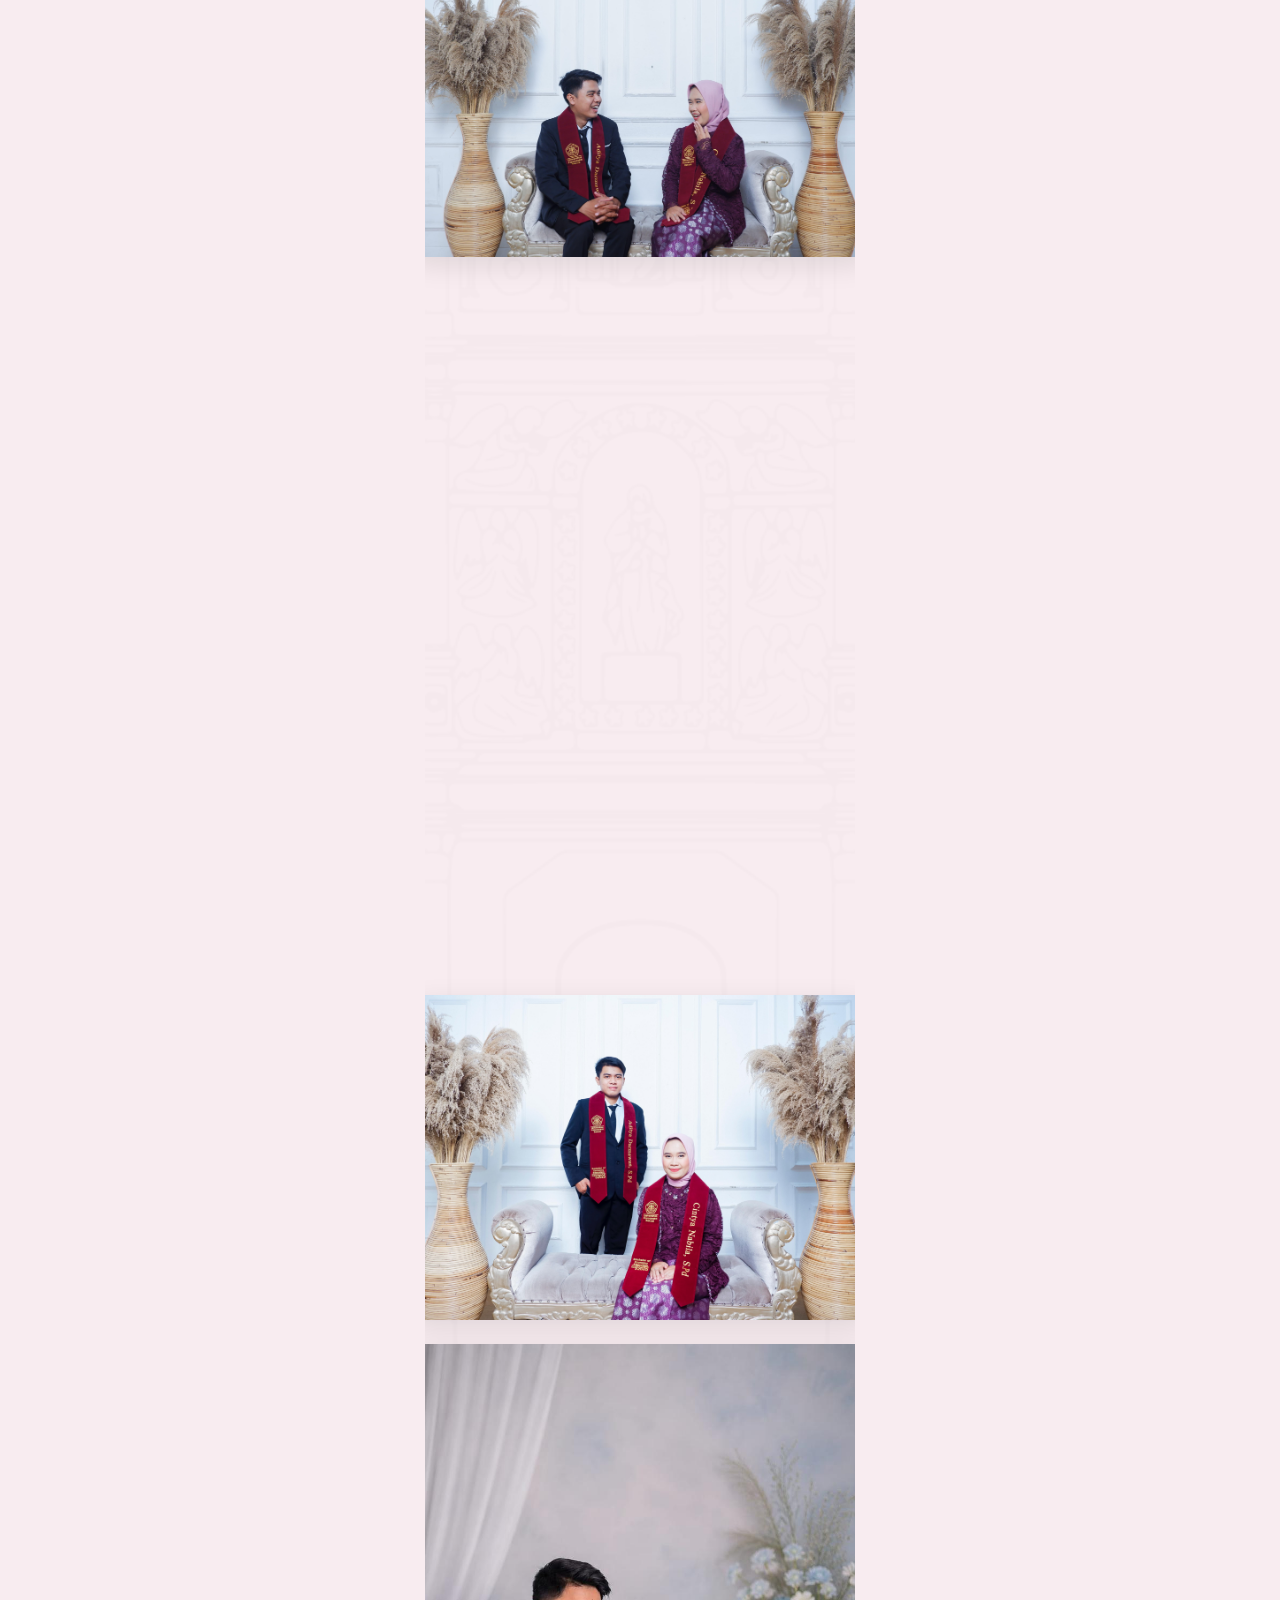
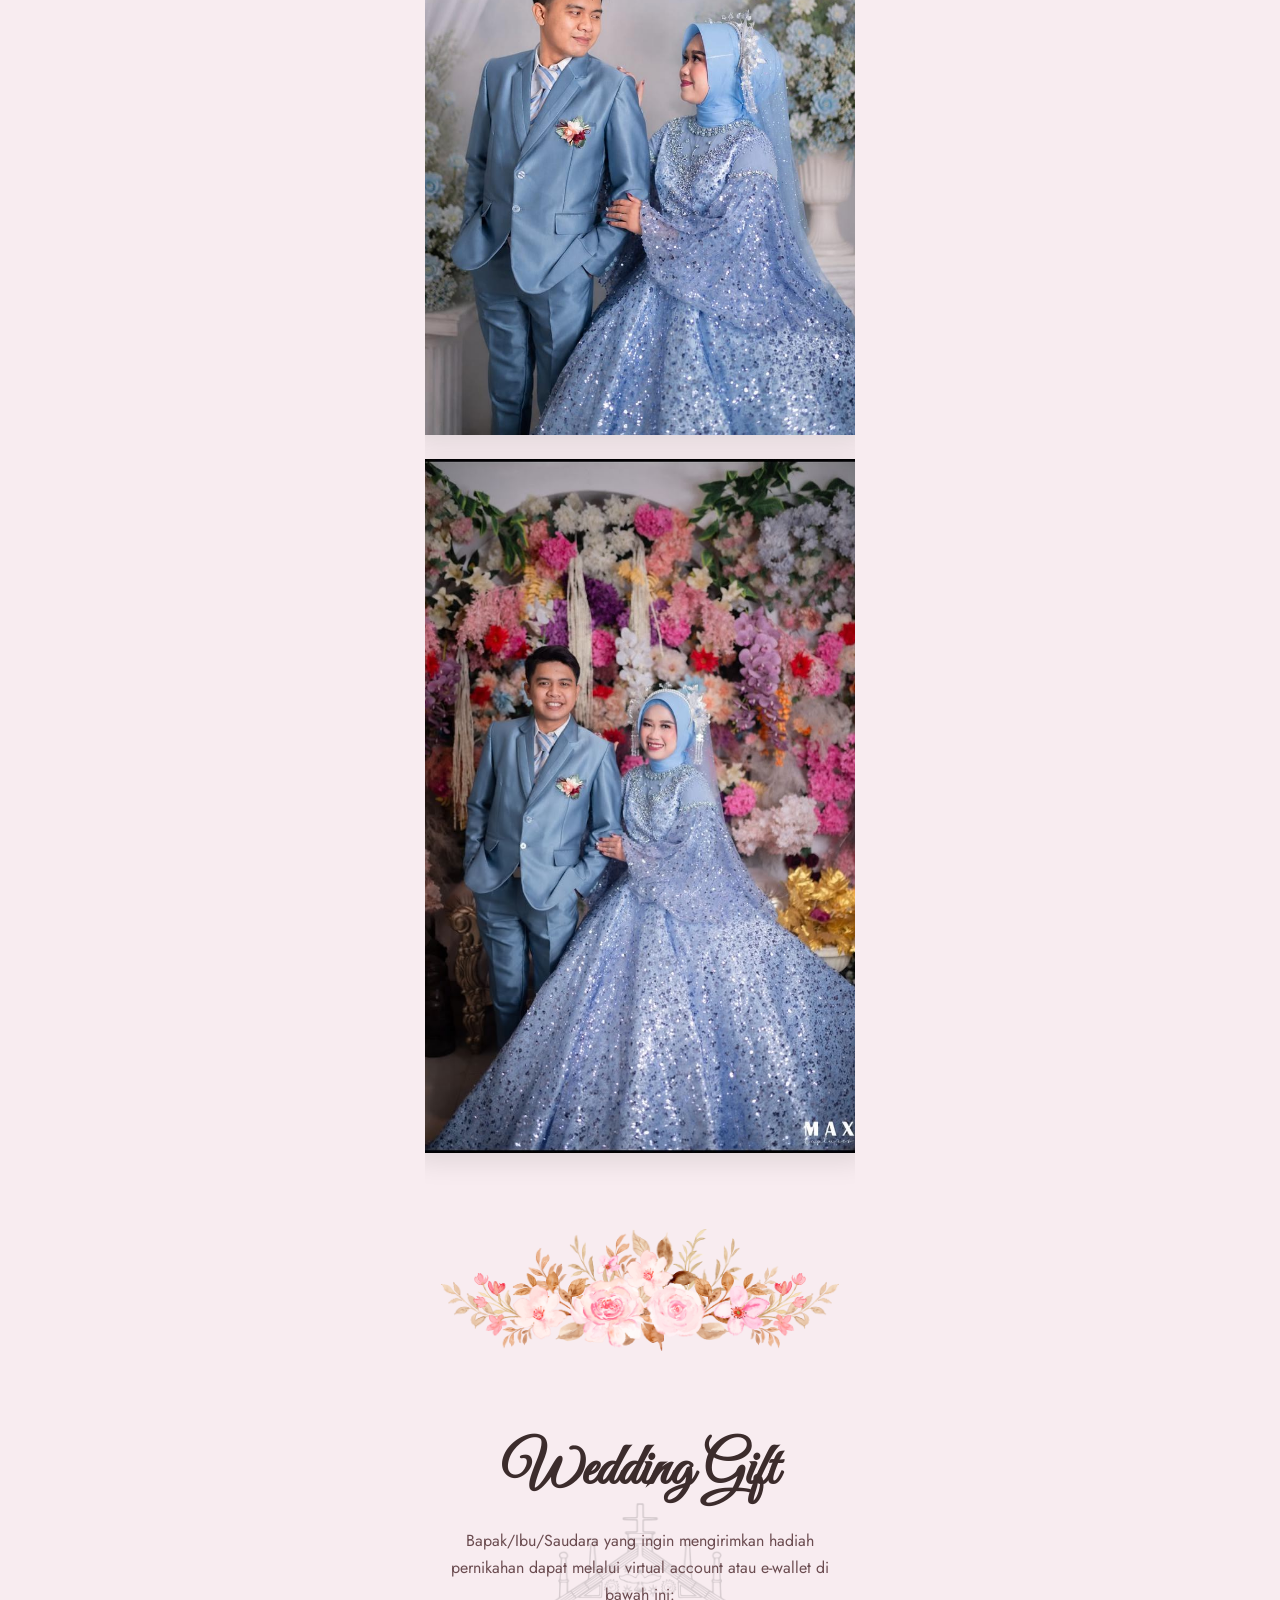
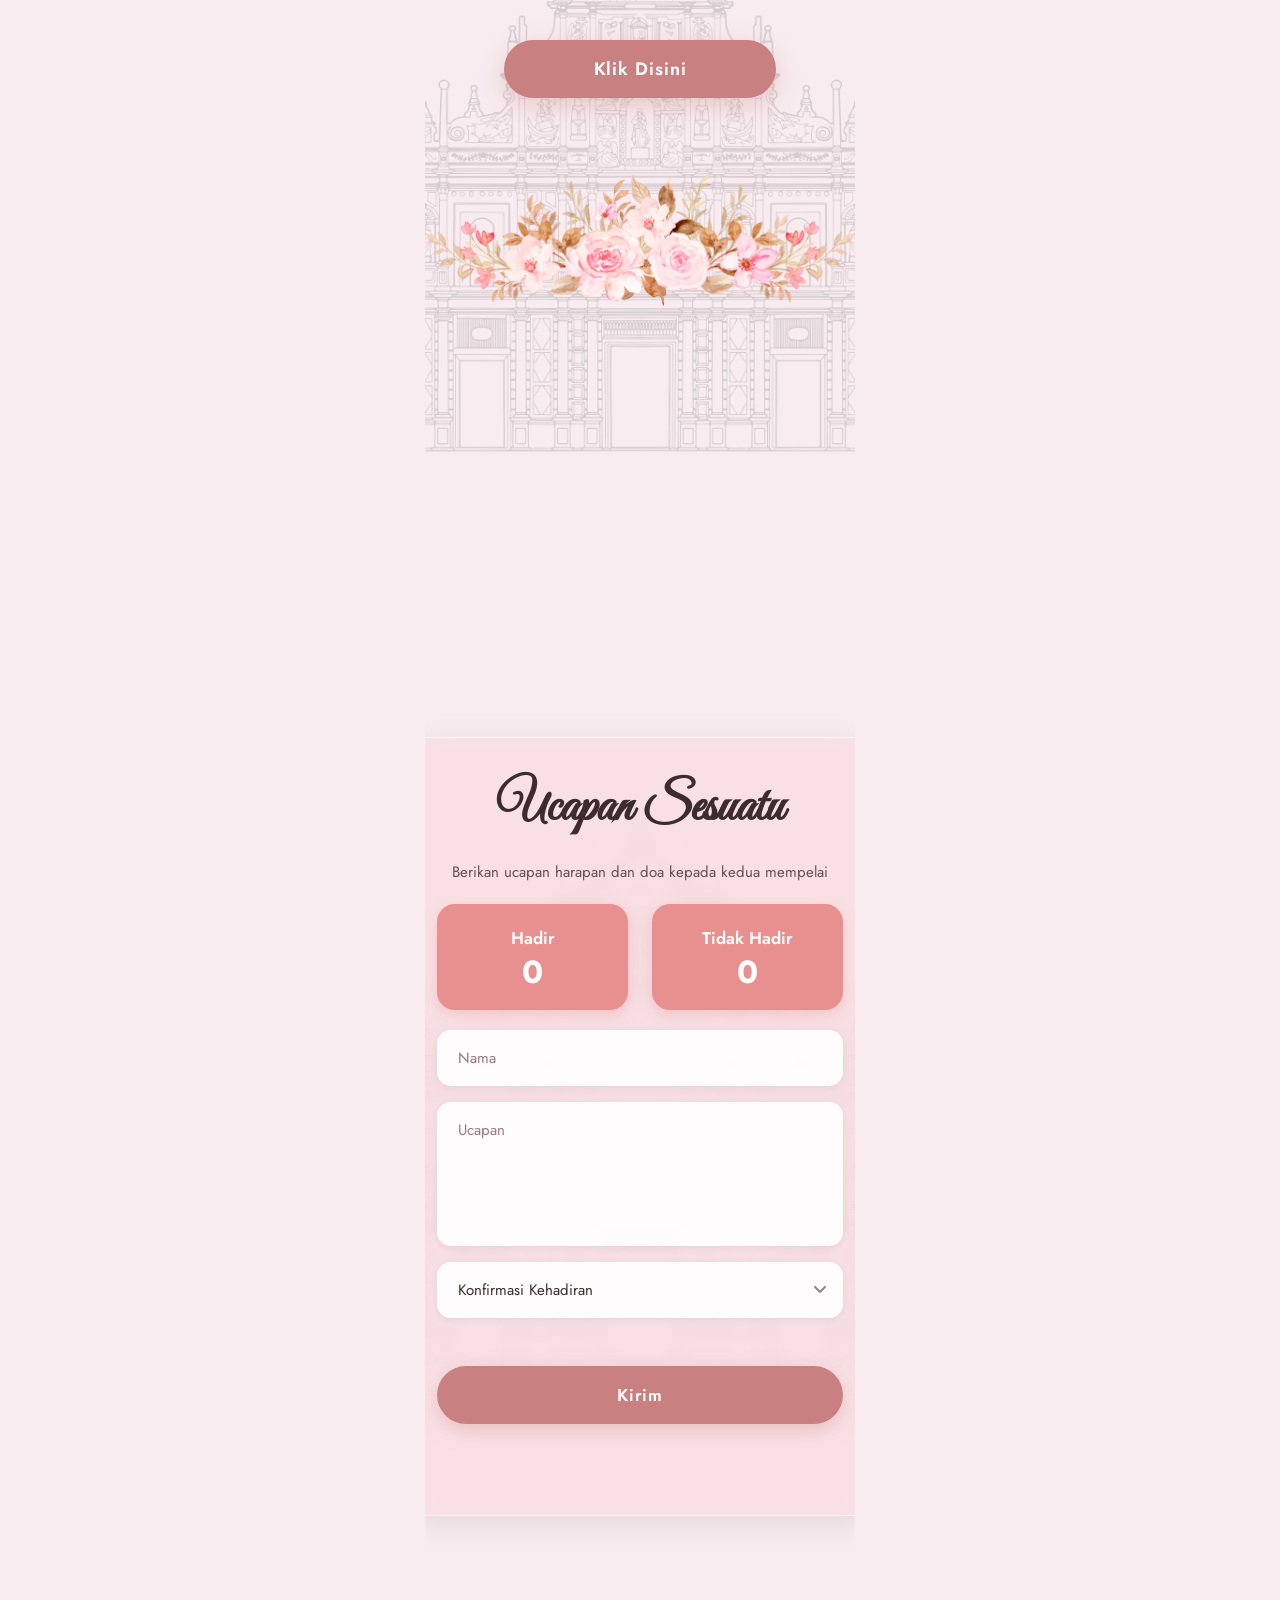
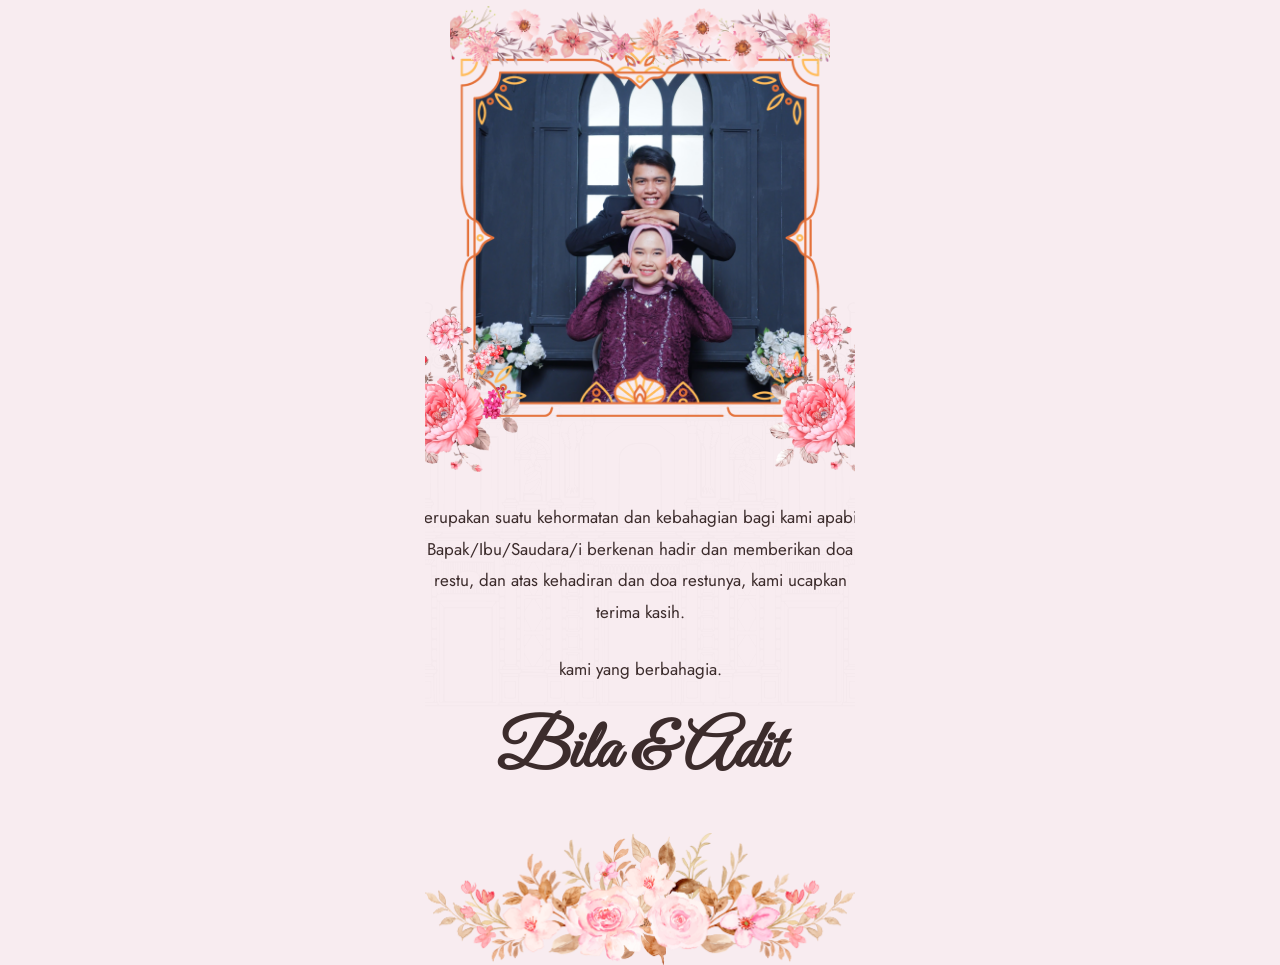
==== commit d1e55ad5: "revisi bagian RSVP karena pakai local stroge di ganti dengan google sheets" ====
--- a/page.html
+++ b/page.html
@@ -465,12 +465,14 @@
 
             <button class="rsvp-btn" id="rsvpSubmitBtn" onclick="submitRSVP()">Kirim</button>
           </div>
+          <div id="toast"></div>
 
           <!-- Daftar ucapan — scrollable -->
           <div class="rsvp-list-wrap" id="rsvpListWrap">
             <div class="rsvp-list" id="rsvpList">
               <!-- diisi JS -->
             </div>
+            <div id="rsvpPagination" class="rsvp-pagination"></div>
           </div>
         </div>
         <!-- /rsvp-card -->
--- a/css/style.css
+++ b/css/style.css
@@ -821,18 +821,18 @@
 /* Nama mempelai */
 .s3-name {
   font-family: var(--font-script);
-  font-size: clamp(20px, 11vw, 20px);
+  font-size: clamp(15px, 11vw, 15px);
   color: var(--name-color);
   line-height: 1;
   flex: 1;
 }
 
 .s3-name--right {
-  text-align: left;
+  text-align: center;
   padding-left: 8px;
 }
 .s3-name--left {
-  text-align: right;
+  text-align: center;
   padding-right: 10px;
 }
 
@@ -844,7 +844,7 @@
 }
 
 .se-pembungkus p {
-  font-size: 13px;
+  font-size: 10px;
   color: var(--text-medium);
 }
 
@@ -870,7 +870,7 @@
     height: calc(100% - 20px);
   }
   .s3-name {
-    font-size: 18px;
+    font-size: 17px;
     text-align: center;
     text-wrap: nowrap;
   }
@@ -2475,3 +2475,93 @@
   animation-play-state: paused;
   opacity: 0.3;
 }
+
+.rsvp-btn.loading {
+  opacity: 0.8;
+  cursor: not-allowed;
+  pointer-events: none;
+}
+
+.rsvp-btn.loading::after {
+  content: '';
+  width: 18px;
+  height: 18px;
+  border: 2px solid rgba(255, 255, 255, 0.4);
+  border-top-color: #fff;
+  border-radius: 50%;
+  display: inline-block;
+  margin-left: 10px;
+  animation: spin 0.8s linear infinite;
+  vertical-align: middle;
+}
+
+@keyframes spin {
+  to {
+    transform: rotate(360deg);
+  }
+}
+
+#toast {
+  position: fixed;
+  bottom: 25px;
+  left: 50%;
+  transform: translateX(-50%) translateY(30px);
+  background: #222;
+  color: white;
+  padding: 14px 22px;
+  border-radius: 10px;
+  opacity: 0;
+  transition: 0.35s;
+  z-index: 99999;
+}
+
+#toast.show {
+  opacity: 1;
+  transform: translateX(-50%);
+}
+
+.rsvp-pagination {
+  display: flex;
+
+  justify-content: center;
+
+  gap: 8px;
+
+  margin-top: 25px;
+
+  flex-wrap: wrap;
+}
+
+.page-btn {
+  width: 38px;
+
+  height: 38px;
+
+  border: none;
+
+  border-radius: 8px;
+
+  background: #eee;
+
+  cursor: pointer;
+
+  transition: 0.3s;
+}
+
+.page-btn:hover {
+  background: #dcb06a;
+
+  color: white;
+}
+
+.page-btn.active {
+  background: #c89b3c;
+
+  color: white;
+}
+
+.page-btn:disabled {
+  opacity: 0.4;
+
+  cursor: not-allowed;
+}
